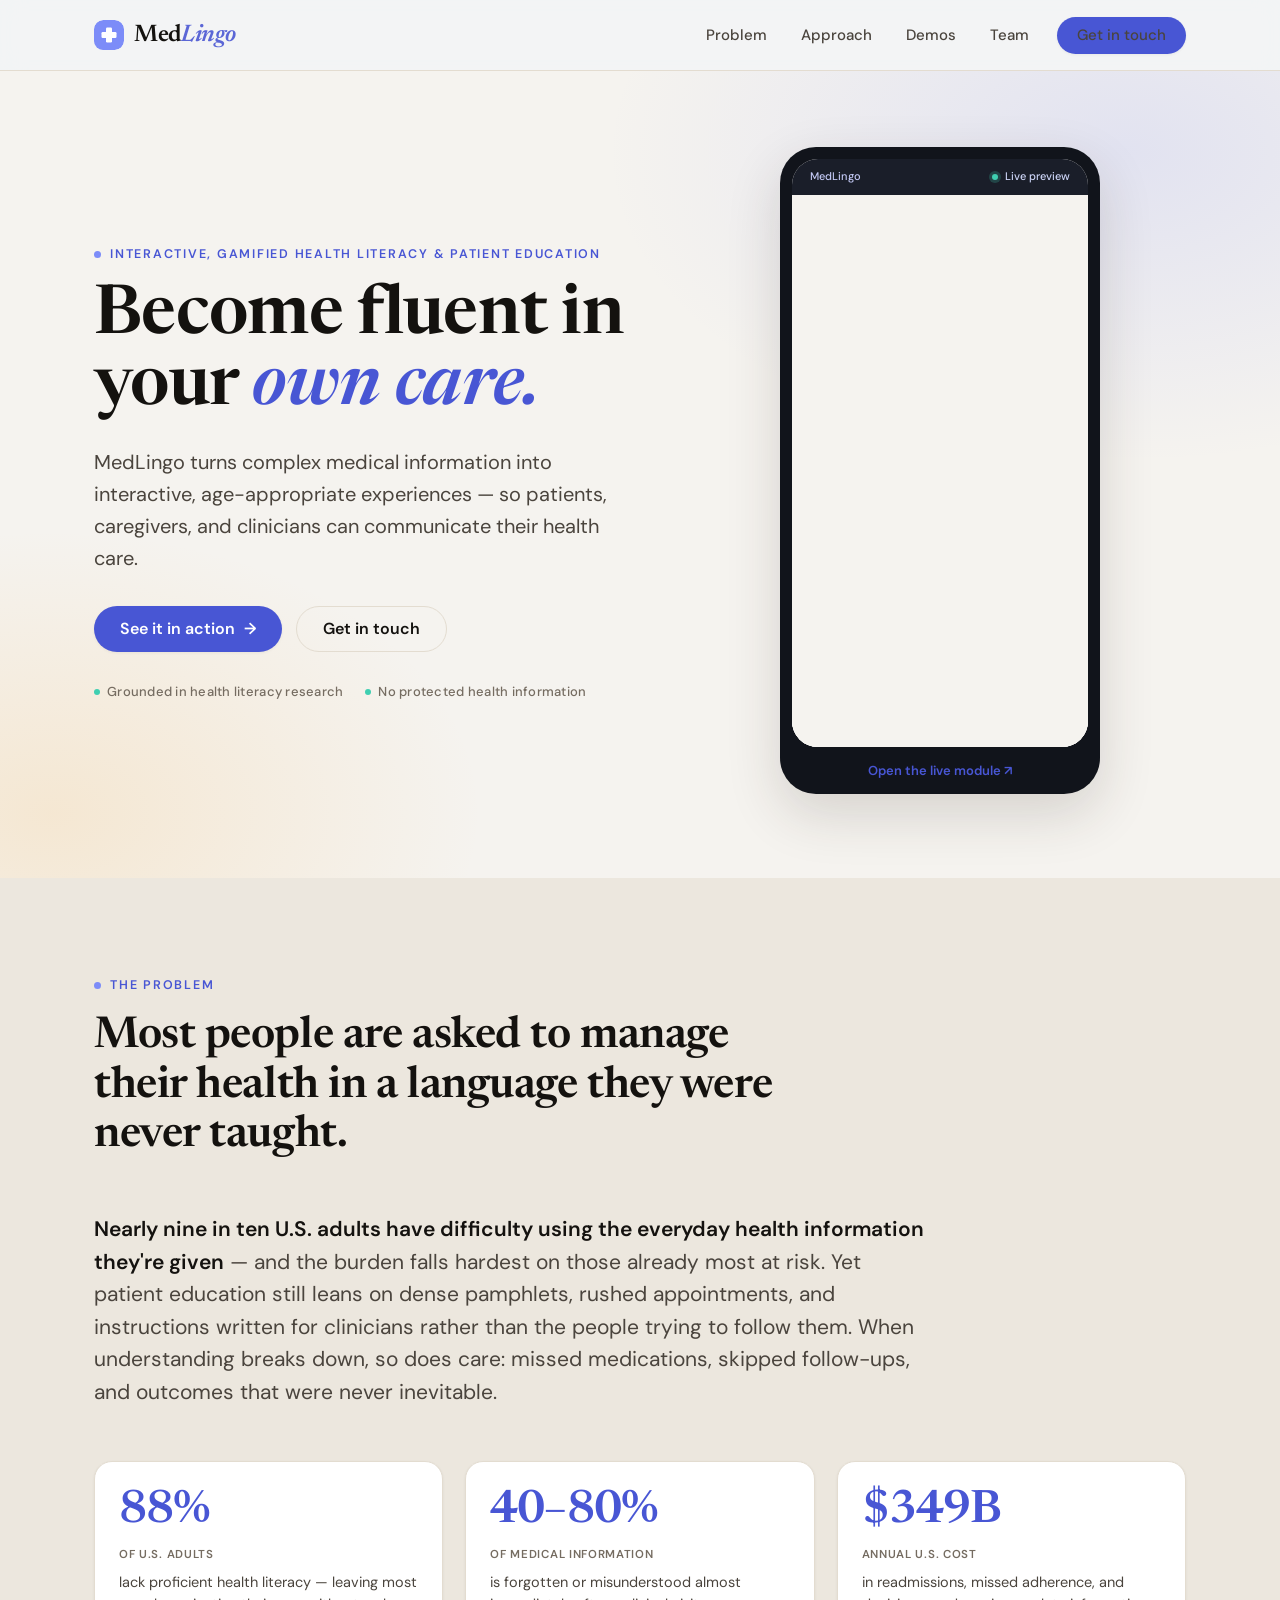
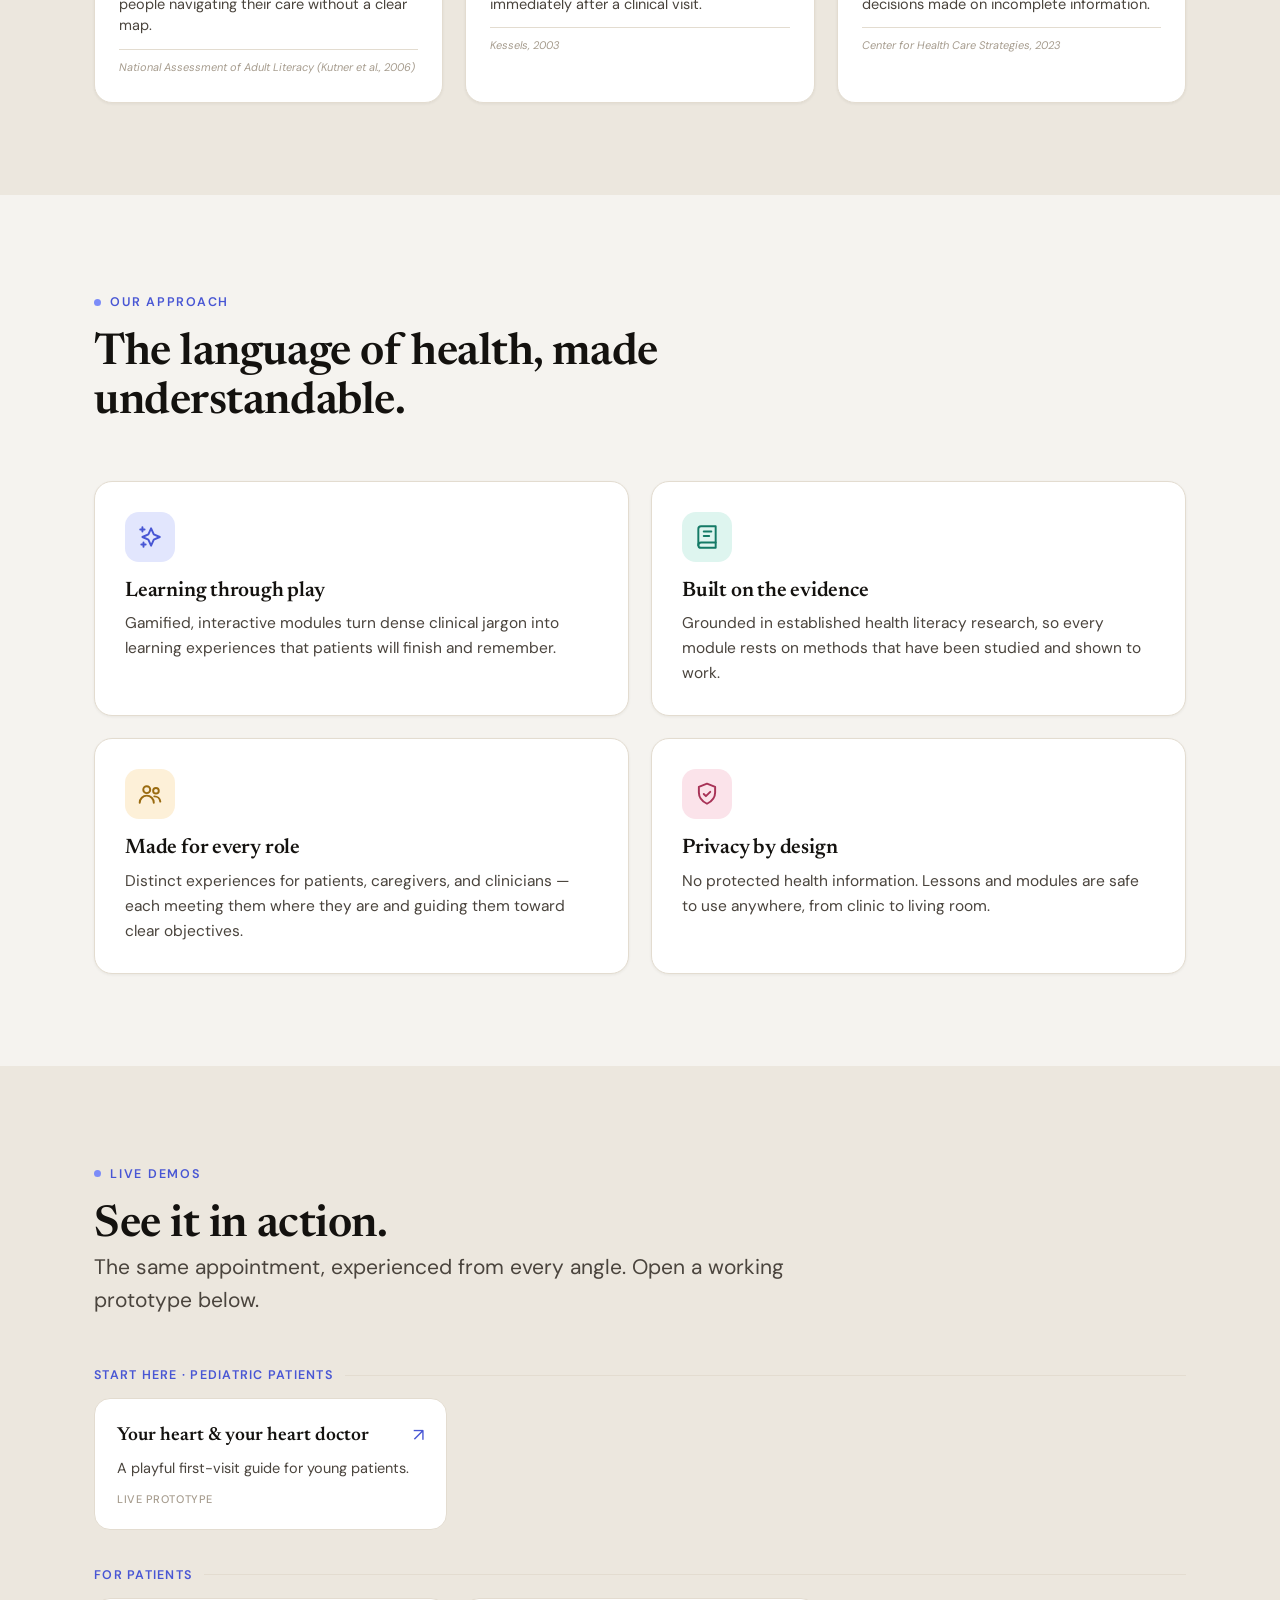
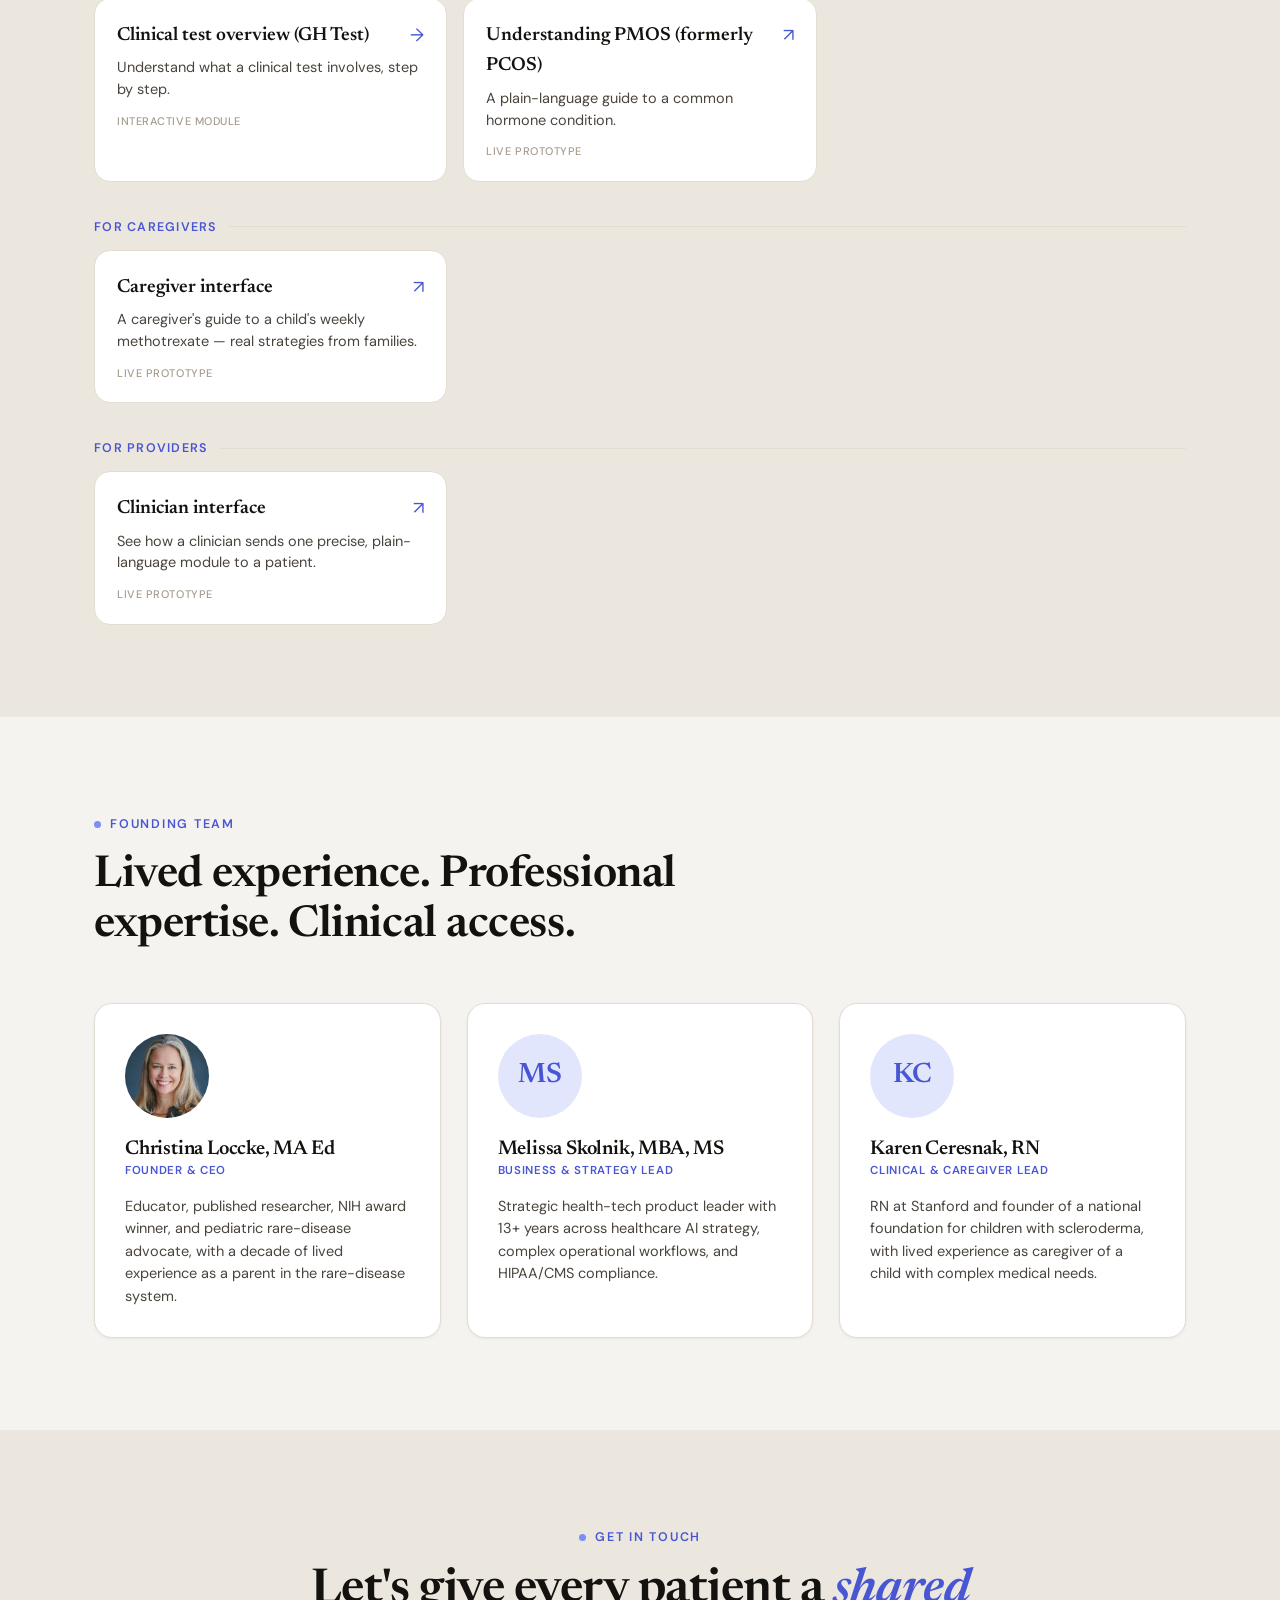
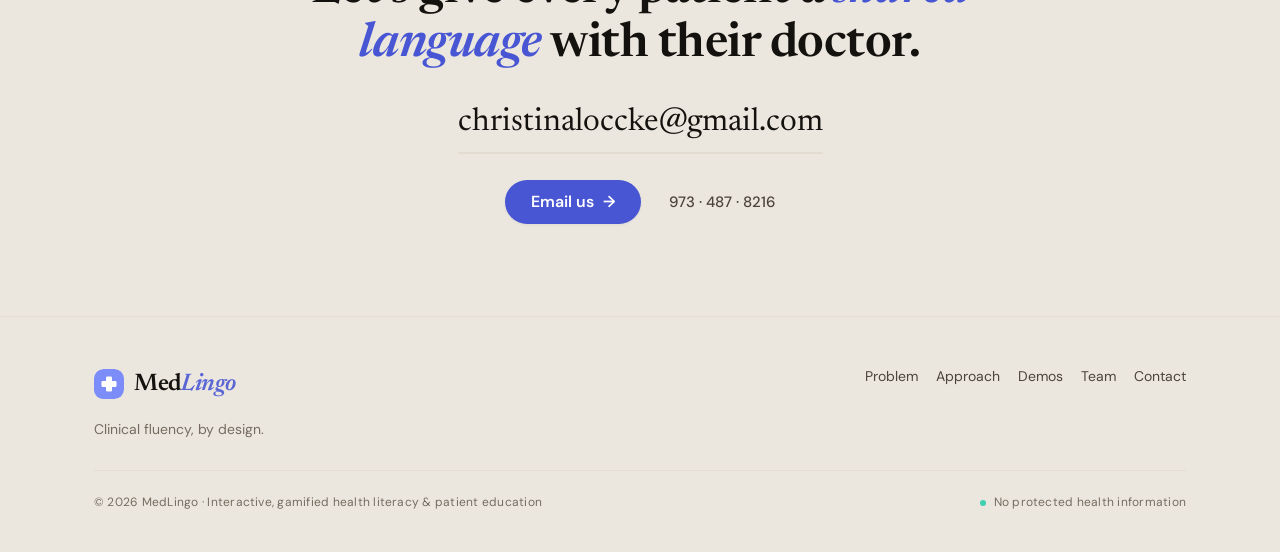
==== index.html @ 2bf971e1 "Problem: add real citations to each stat Fold per-stat sources (NAAL/Kutner 2006, Kessels 2003, CHCS" ====
<!DOCTYPE html>
<html lang="en">
<head>
<meta charset="UTF-8">
<meta name="viewport" content="width=device-width, initial-scale=1.0">
<title>MedLingo — Become fluent in your own care.</title>
<meta name="description" content="MedLingo is an interactive, gamified health literacy and patient education platform that turns complex medical information into interactive, age-appropriate experiences for patients, caregivers, and clinicians.">
<meta name="theme-color" content="#f7f4ee">

<!-- Open Graph -->
<meta property="og:type" content="website">
<meta property="og:title" content="MedLingo — Become fluent in your own care.">
<meta property="og:description" content="An interactive, gamified platform that makes the language of health understandable — for patients, caregivers, and clinicians.">
<meta property="og:image" content="assets/og-image.png">
<meta property="og:image:width" content="1200">
<meta property="og:image:height" content="630">
<meta name="twitter:card" content="summary_large_image">

<link rel="icon" href="assets/favicon.svg" type="image/svg+xml">
<link rel="apple-touch-icon" href="assets/apple-touch-icon.png">
<link rel="preconnect" href="https://fonts.googleapis.com">
<link rel="preconnect" href="https://fonts.gstatic.com" crossorigin>
<link href="https://fonts.googleapis.com/css2?family=Newsreader:ital,opsz,wght@0,6..72,500;0,6..72,600;1,6..72,500;1,6..72,600&family=DM+Sans:wght@400;500;600&display=swap" rel="stylesheet">
<link rel="stylesheet" href="styles.css">
</head>
<body>
<a class="skip-link" href="#main">Skip to content</a>

<!-- ===================== Header ===================== -->
<header class="site-header">
  <div class="wrap nav">
    <a class="brand" href="#top" aria-label="MedLingo home">
      <img class="brand__mark" src="assets/medlingo-mark.svg" alt="" width="30" height="30">
      <span class="brand__word">Med<span class="lingo">Lingo</span></span>
    </a>
    <button class="nav__toggle" id="navToggle" aria-label="Open menu" aria-expanded="false" aria-controls="navLinks">
      <span aria-hidden="true"></span>
    </button>
    <nav class="nav__links" id="navLinks" aria-label="Primary">
      <a href="#problem">Problem</a>
      <a href="#approach">Approach</a>
      <a href="#demos">Demos</a>
      <a href="#team">Team</a>
      <a class="btn btn--primary" href="#contact">Get in touch</a>
    </nav>
  </div>
</header>

<main id="main">
<span id="top"></span>

<!-- ===================== Hero ===================== -->
<section class="hero">
  <div class="wrap hero__grid">
    <div class="hero__copy">
      <p class="eyebrow">Interactive, gamified health literacy &amp; patient education</p>
      <h1>Become fluent in<br>your <em>own care.</em></h1>
      <p class="hero__sub">MedLingo turns complex medical information into interactive, age-appropriate experiences — so patients, caregivers, and clinicians can communicate their health care.</p>
      <div class="hero__cta">
        <a class="btn btn--primary" href="#demos">See it in action <span class="arrow" aria-hidden="true">→</span></a>
        <a class="btn btn--ghost" href="#contact">Get in touch</a>
      </div>
      <div class="hero__trust">
        <span>Grounded in health literacy research</span>
        <span>No protected health information</span>
      </div>
    </div>

    <!-- Device-framed live preview of the pediatric heart module.
         Lazy-loaded; falls back to a static image if framing is blocked. -->
    <div class="device device--live">
      <div class="device__screen">
        <div class="device__bar">
          <span class="device__bar-name">MedLingo</span>
          <span class="device__live"><i aria-hidden="true"></i>Live preview</span>
        </div>
        <div class="device__viewport">
          <img class="device__fallback" src="assets/hero-module-fallback.png"
               alt="Preview of MedLingo's interactive pediatric heart module"
               width="600" height="1120" loading="lazy" decoding="async">
          <iframe class="device__frame"
                  src="https://newcardiacpatient.netlify.app/"
                  title="Live preview of MedLingo's interactive pediatric heart patient module"
                  loading="lazy"
                  referrerpolicy="no-referrer-when-downgrade"
                  allow="fullscreen"></iframe>
        </div>
      </div>
      <a class="device__open" href="https://newcardiacpatient.netlify.app/" target="_blank" rel="noopener">Open the live module <span aria-hidden="true">↗</span></a>
    </div>
  </div>
</section>

<!-- ===================== The Problem ===================== -->
<section class="section section--tint problem" id="problem">
  <div class="wrap">
    <div class="section__head">
      <p class="eyebrow">The problem</p>
      <h2>Most people are asked to manage their health in a language they were never taught.</h2>
    </div>
    <p class="lead"><strong>Nearly nine in ten U.S. adults have difficulty using the everyday health information they're given</strong> — and the burden falls hardest on those already most at risk. Yet patient education still leans on dense pamphlets, rushed appointments, and instructions written for clinicians rather than the people trying to follow them. When understanding breaks down, so does care: missed medications, skipped follow-ups, and outcomes that were never inevitable.</p>

    <div class="stats">
      <div class="stat">
        <div class="stat__num">88%</div>
        <div class="stat__label">of U.S. adults</div>
        <p class="stat__desc">lack proficient health literacy — leaving most people navigating their care without a clear map.</p>
        <p class="stat__src">National Assessment of Adult Literacy (Kutner et al., 2006)</p>
      </div>
      <div class="stat">
        <div class="stat__num">40–80%</div>
        <div class="stat__label">of medical information</div>
        <p class="stat__desc">is forgotten or misunderstood almost immediately after a clinical visit.</p>
        <p class="stat__src">Kessels, 2003</p>
      </div>
      <div class="stat">
        <div class="stat__num">$349B</div>
        <div class="stat__label">annual U.S. cost</div>
        <p class="stat__desc">in readmissions, missed adherence, and decisions made on incomplete information.</p>
        <p class="stat__src">Center for Health Care Strategies, 2023</p>
      </div>
    </div>
  </div>
</section>

<!-- ===================== Our Approach ===================== -->
<section class="section approach" id="approach">
  <div class="wrap">
    <div class="section__head">
      <p class="eyebrow">Our approach</p>
      <h2>The language of health, made understandable.</h2>
    </div>
    <div class="approach-grid">
      <article class="appr-card">
        <div class="appr-card__icon i-lav" aria-hidden="true">
          <svg viewBox="0 0 24 24" fill="none" stroke="currentColor" stroke-width="1.8" stroke-linecap="round" stroke-linejoin="round"><path d="M5 3v4M3 5h4M6 17v4M4 19h4"/><path d="M13 4l2.5 5.5L21 12l-5.5 2.5L13 20l-2.5-5.5L5 12l5.5-2.5L13 4z"/></svg>
        </div>
        <h3>Learning through play</h3>
        <p>Gamified, interactive modules turn dense clinical jargon into learning experiences that patients will finish and remember.</p>
      </article>
      <article class="appr-card">
        <div class="appr-card__icon i-mint" aria-hidden="true">
          <svg viewBox="0 0 24 24" fill="none" stroke="currentColor" stroke-width="1.8" stroke-linecap="round" stroke-linejoin="round"><path d="M4 19.5A2.5 2.5 0 0 1 6.5 17H20"/><path d="M6.5 2H20v20H6.5A2.5 2.5 0 0 1 4 19.5v-15A2.5 2.5 0 0 1 6.5 2z"/><path d="M9 7h7M9 11h5"/></svg>
        </div>
        <h3>Built on the evidence</h3>
        <p>Grounded in established health literacy research, so every module rests on methods that have been studied and shown to work.</p>
      </article>
      <article class="appr-card">
        <div class="appr-card__icon i-amber" aria-hidden="true">
          <svg viewBox="0 0 24 24" fill="none" stroke="currentColor" stroke-width="1.8" stroke-linecap="round" stroke-linejoin="round"><circle cx="9" cy="8" r="3.2"/><path d="M2.5 20a6.5 6.5 0 0 1 13 0"/><circle cx="17.5" cy="9" r="2.6"/><path d="M16 14.2A5.5 5.5 0 0 1 21.5 19"/></svg>
        </div>
        <h3>Made for every role</h3>
        <p>Distinct experiences for patients, caregivers, and clinicians — each meeting them where they are and guiding them toward clear objectives.</p>
      </article>
      <article class="appr-card">
        <div class="appr-card__icon i-rose" aria-hidden="true">
          <svg viewBox="0 0 24 24" fill="none" stroke="currentColor" stroke-width="1.8" stroke-linecap="round" stroke-linejoin="round"><path d="M12 2.5l7.5 3v5c0 5-3.4 8.4-7.5 10.5C7.9 18.9 4.5 15.5 4.5 10.5v-5L12 2.5z"/><path d="M9 12l2 2 4-4"/></svg>
        </div>
        <h3>Privacy by design</h3>
        <p>No protected health information. Lessons and modules are safe to use anywhere, from clinic to living room.</p>
      </article>
    </div>
  </div>
</section>

<!-- ===================== Live Demos ===================== -->
<!--
  Demo section is grouped by user. To add a module later, copy a
  <a class="demo-card"> block inside the relevant .demo-grid (or add a new
  .demo-group). External links open in a new tab; internal subpages don't.
-->
<section class="section section--tint demos" id="demos">
  <div class="wrap">
    <div class="section__head">
      <p class="eyebrow">Live demos</p>
      <h2>See it in action.</h2>
      <p class="lead">The same appointment, experienced from every angle. Open a working prototype below.</p>
    </div>

    <!-- Group: Pediatric patients -->
    <div class="demo-group">
      <h3 class="demo-group__label">Start here · Pediatric patients</h3>
      <div class="demo-grid">
        <a class="demo-card" href="https://newcardiacpatient.netlify.app/" target="_blank" rel="noopener">
          <span class="demo-card__arrow" aria-hidden="true">↗</span>
          <span class="demo-card__title">Your heart &amp; your heart doctor</span>
          <span class="demo-card__desc">A playful first-visit guide for young patients.</span>
          <span class="demo-card__ext">Live prototype</span>
        </a>
      </div>
    </div>

    <!-- Group: Patients -->
    <div class="demo-group">
      <h3 class="demo-group__label">For patients</h3>
      <div class="demo-grid">
        <a class="demo-card" href="/gh-test/">
          <span class="demo-card__arrow" aria-hidden="true">→</span>
          <span class="demo-card__title">Clinical test overview (GH Test)</span>
          <span class="demo-card__desc">Understand what a clinical test involves, step by step.</span>
          <span class="demo-card__ext">Interactive module</span>
        </a>
        <a class="demo-card" href="https://medlingopmos.netlify.app/" target="_blank" rel="noopener">
          <span class="demo-card__arrow" aria-hidden="true">↗</span>
          <span class="demo-card__title">Understanding PMOS (formerly PCOS)</span>
          <span class="demo-card__desc">A plain-language guide to a common hormone condition.</span>
          <span class="demo-card__ext">Live prototype</span>
        </a>
      </div>
    </div>

    <!-- Group: Caregivers -->
    <div class="demo-group">
      <h3 class="demo-group__label">For caregivers</h3>
      <div class="demo-grid">
        <a class="demo-card" href="https://caregivermtxmodule.netlify.app/" target="_blank" rel="noopener">
          <span class="demo-card__arrow" aria-hidden="true">↗</span>
          <span class="demo-card__title">Caregiver interface</span>
          <span class="demo-card__desc">A caregiver's guide to a child's weekly methotrexate — real strategies from families.</span>
          <span class="demo-card__ext">Live prototype</span>
        </a>
      </div>
    </div>

    <!-- Group: Providers -->
    <div class="demo-group">
      <h3 class="demo-group__label">For providers</h3>
      <div class="demo-grid">
        <a class="demo-card" href="https://cardiologistinterface.netlify.app/" target="_blank" rel="noopener">
          <span class="demo-card__arrow" aria-hidden="true">↗</span>
          <span class="demo-card__title">Clinician interface</span>
          <span class="demo-card__desc">See how a clinician sends one precise, plain-language module to a patient.</span>
          <span class="demo-card__ext">Live prototype</span>
        </a>
      </div>
    </div>
  </div>
</section>

<!-- ===================== Team ===================== -->
<section class="section team" id="team">
  <div class="wrap">
    <div class="section__head">
      <p class="eyebrow">Founding team</p>
      <h2>Lived experience. Professional expertise. Clinical access.</h2>
    </div>
    <div class="team-grid">
      <article class="member">
        <div class="avatar" data-initials="CL">
          <img src="assets/christina.jpg" alt="Christina Loccke" onerror="this.remove()">
        </div>
        <h3>Christina Loccke, MA Ed</h3>
        <p class="member__role">Founder &amp; CEO</p>
        <p class="member__bio">Educator, published researcher, NIH award winner, and pediatric rare-disease advocate, with a decade of lived experience as a parent in the rare-disease system.</p>
      </article>
      <article class="member">
        <div class="avatar" data-initials="MS"></div>
        <h3>Melissa Skolnik, MBA, MS</h3>
        <p class="member__role">Business &amp; Strategy Lead</p>
        <p class="member__bio">Strategic health-tech product leader with 13+ years across healthcare AI strategy, complex operational workflows, and HIPAA/CMS compliance.</p>
      </article>
      <article class="member">
        <div class="avatar" data-initials="KC"></div>
        <h3>Karen Ceresnak, RN</h3>
        <p class="member__role">Clinical &amp; Caregiver Lead</p>
        <p class="member__bio">RN at Stanford and founder of a national foundation for children with scleroderma, with lived experience as caregiver of a child with complex medical needs.</p>
      </article>
    </div>
  </div>
</section>

<!-- ===================== Contact ===================== -->
<section class="section section--tint contact" id="contact">
  <div class="wrap contact__inner">
    <p class="eyebrow" style="justify-content:center;">Get in touch</p>
    <h2>Let's give every patient a <em>shared language</em> with their doctor.</h2>
    <a class="contact__email" href="mailto:christinaloccke@gmail.com">christinaloccke@gmail.com</a>
    <div class="contact__row">
      <a class="btn btn--primary" href="mailto:christinaloccke@gmail.com">Email us <span class="arrow" aria-hidden="true">→</span></a>
      <a class="contact__phone" href="tel:+19734878216">973 · 487 · 8216</a>
    </div>
  </div>
</section>

</main>

<!-- ===================== Footer ===================== -->
<footer class="site-footer">
  <div class="wrap">
    <div class="footer__top">
      <div>
        <a class="brand" href="#top" aria-label="MedLingo home">
          <img class="brand__mark" src="assets/medlingo-mark.svg" alt="" width="30" height="30">
          <span class="brand__word">Med<span class="lingo">Lingo</span></span>
        </a>
        <p class="footer__tag">Clinical fluency, by design.</p>
      </div>
      <nav class="footer__links" aria-label="Footer">
        <a href="#problem">Problem</a>
        <a href="#approach">Approach</a>
        <a href="#demos">Demos</a>
        <a href="#team">Team</a>
        <a href="#contact">Contact</a>
      </nav>
    </div>
    <div class="footer__bottom">
      <p>© <span id="year">2026</span> MedLingo · Interactive, gamified health literacy &amp; patient education</p>
      <p class="footer__phi">No protected health information</p>
    </div>
  </div>
</footer>

<script src="script.js"></script>
</body>
</html>
---- styles.css ----
/* =========================================================================
   MedLingo — marketing site styles
   Official brand: lavender (primary) + mint + amber on cool paper, with
   Newsreader (headings) + DM Sans (everything else). Soft, rounded, generous
   whitespace — "clinical warmth," kept warm with amber & pastel accents.
   ========================================================================= */

:root {
  /* Brand */
  --lav:        #7C8CF8;  /* primary brand lavender — logo mark & decorative fills */
  --lav-word:   #5B66D6;  /* brand "Lingo" on light backgrounds (per official lockup) */
  --lav-deep:   #4856D4;  /* accessible variant — interactive text, buttons */
  --lav-tint:   #eef0fe;
  --lav-soft:   #e2e6fd;
  --mint:       #3FCFB1;  --mint-deep: #147a66;  --mint-tint: #def5ef;
  --amber:      #F4B860;  --amber-deep:#9a6b10;  --amber-tint:#fdf0d8;
  --rose:       #e26d8a;  --rose-deep: #a83357;  --rose-tint: #fbe3ea;

  /* Ink + soft warm neutrals (warmed from brand paper for "clinical warmth") */
  --ink:        #14120F;
  --ink-mid:    #4A443D;
  --ink-light:  #756C61;
  --ink-faint:  #A69C8E;

  --paper:      #F5F3EF;  /* warm off-white */
  --paper-2:    #ECE7DE;  /* warm sand — section tint */
  --line:       #E3DCD0;  /* warm borders */
  --card:       #ffffff;

  /* Type */
  --serif: 'Newsreader', Georgia, 'Times New Roman', serif;
  --sans:  'DM Sans', system-ui, -apple-system, BlinkMacSystemFont, sans-serif;
  --label: 'DM Sans', system-ui, sans-serif;

  /* Shadows (warm-tinted) */
  --shadow-sm: 0 1px 3px rgba(40,32,22,.06);
  --shadow-md: 0 8px 26px rgba(50,40,28,.10);
  --shadow-lg: 0 20px 54px rgba(50,40,28,.16);

  --maxw: 1140px;
  --radius: 18px;
}

* { box-sizing: border-box; margin: 0; padding: 0; }

html { scroll-behavior: smooth; -webkit-text-size-adjust: 100%; }

body {
  font-family: var(--sans);
  color: var(--ink);
  background: var(--paper);
  line-height: 1.6;
  font-size: 17px;
  -webkit-font-smoothing: antialiased;
  text-rendering: optimizeLegibility;
}

img { max-width: 100%; display: block; }
a { color: var(--lav-deep); text-decoration: none; }
button { font-family: inherit; cursor: pointer; border: none; background: none; color: inherit; }

/* Accessibility: visible focus + reduced motion */
:focus-visible { outline: 3px solid var(--lav-deep); outline-offset: 3px; border-radius: 4px; }
@media (prefers-reduced-motion: reduce) {
  html { scroll-behavior: auto; }
  * { animation-duration: .001ms !important; transition-duration: .001ms !important; }
}

.skip-link {
  position: absolute; left: -9999px; top: 0; z-index: 1000;
  background: var(--ink); color: #fff; padding: 12px 18px; border-radius: 0 0 10px 0;
}
.skip-link:focus { left: 0; }

/* ---------- Layout helpers ---------- */
.wrap { width: 100%; max-width: var(--maxw); margin: 0 auto; padding: 0 24px; }
.section { padding: 92px 0; }
.section--tint { background: var(--paper-2); }
.eyebrow {
  font-family: var(--label);
  font-size: 12.5px; font-weight: 600;
  letter-spacing: .14em; text-transform: uppercase;
  color: var(--lav-deep);
  display: inline-flex; align-items: center; gap: 9px;
  margin-bottom: 18px;
}
.eyebrow::before {
  content: ""; width: 7px; height: 7px; border-radius: 50%;
  background: var(--lav); display: inline-block;
}
.section__head { max-width: 720px; margin-bottom: 52px; }
h1, h2, h3 { font-family: var(--serif); font-weight: 600; line-height: 1.12; letter-spacing: -.01em; }
h2 { font-size: clamp(30px, 4.2vw, 44px); color: var(--ink); }
h3 { font-size: 21px; }
.lead { font-size: clamp(18px, 2.2vw, 21px); color: var(--ink-mid); line-height: 1.55; }

/* ---------- Buttons ---------- */
.btn {
  display: inline-flex; align-items: center; gap: 9px;
  padding: 14px 26px; border-radius: 999px;
  font-size: 16px; font-weight: 600; line-height: 1;
  transition: transform .15s ease, box-shadow .15s ease, background .15s ease, color .15s ease;
  white-space: nowrap;
}
.btn--primary { background: var(--lav-deep); color: #fff; box-shadow: var(--shadow-sm); }
.btn--primary:hover { background: #3a46bc; transform: translateY(-1px); box-shadow: var(--shadow-md); }
.btn--ghost { background: transparent; color: var(--ink); border: 1.5px solid var(--line); }
.btn--ghost:hover { border-color: var(--ink); transform: translateY(-1px); }
.btn .arrow { transition: transform .15s ease; }
.btn:hover .arrow { transform: translateX(3px); }

/* ===================== Header / Nav ===================== */
.site-header {
  position: sticky; top: 0; z-index: 100;
  background: rgba(242,244,247,.82);
  backdrop-filter: saturate(140%) blur(12px);
  border-bottom: 1px solid var(--line);
}
.nav { display: flex; align-items: center; justify-content: space-between; height: 70px; }
.brand { display: inline-flex; align-items: center; gap: 10px; color: var(--ink); }
.brand__mark { width: 30px; height: 30px; border-radius: 9px; display: block; }
.brand__word { font-family: var(--serif); font-size: 24px; font-weight: 600; letter-spacing: -.015em; }
.brand__word .lingo { color: var(--lav-word); font-style: italic; }
.nav__links { display: flex; align-items: center; gap: 6px; }
.nav__links a { color: var(--ink-mid); font-size: 15px; font-weight: 500; padding: 9px 14px; border-radius: 999px; transition: color .15s, background .15s; }
.nav__links a:hover { color: var(--ink); background: var(--paper-2); }
.nav__links .btn { margin-left: 8px; padding: 11px 20px; font-size: 15px; }
.nav__toggle { display: none; width: 44px; height: 44px; border-radius: 12px; align-items: center; justify-content: center; }
.nav__toggle span, .nav__toggle span::before, .nav__toggle span::after {
  content: ""; display: block; width: 22px; height: 2px; background: var(--ink); border-radius: 2px; transition: transform .2s, opacity .2s;
}
.nav__toggle span::before { transform: translateY(-7px); }
.nav__toggle span::after { transform: translateY(5px); }
.nav__toggle[aria-expanded="true"] span { background: transparent; }
.nav__toggle[aria-expanded="true"] span::before { transform: rotate(45deg); }
.nav__toggle[aria-expanded="true"] span::after { transform: rotate(-45deg) translateY(-1px) translateX(1px); }

/* ===================== Hero ===================== */
.hero { padding: 76px 0 84px; position: relative; overflow: hidden; }
.hero::after {
  content: ""; position: absolute; inset: 0; pointer-events: none; z-index: 0;
  background:
    radial-gradient(58% 55% at 88% 10%, rgba(124,140,248,.16), transparent 70%),
    radial-gradient(48% 50% at 4% 92%, rgba(244,184,96,.20), transparent 70%);
}
.hero__grid { position: relative; z-index: 1; display: grid; grid-template-columns: 1.05fr .95fr; gap: 56px; align-items: center; }
.hero h1 { font-size: clamp(40px, 6.4vw, 68px); line-height: 1.04; margin-bottom: 22px; }
.hero h1 em { font-style: italic; color: var(--lav-deep); }
.hero__sub { font-size: clamp(17px, 2vw, 20px); color: var(--ink-mid); max-width: 30em; margin-bottom: 32px; }
.hero__cta { display: flex; flex-wrap: wrap; gap: 14px; }
.hero__trust { margin-top: 30px; display: flex; flex-wrap: wrap; gap: 10px 22px; font-family: var(--label); font-size: 13px; font-weight: 500; letter-spacing: .02em; color: var(--ink-light); }
.hero__trust span { display: inline-flex; align-items: center; gap: 7px; }
.hero__trust span::before { content: ""; width: 6px; height: 6px; border-radius: 50%; background: var(--mint); }

/* Hero device — phone frame holding a live module preview */
.device {
  justify-self: center;
  width: 100%; max-width: 320px;
  background: #11141b;
  border-radius: 36px; padding: 12px;
  box-shadow: var(--shadow-lg);
}
.device__screen { background: var(--paper); border-radius: 26px; overflow: hidden; }
.device__bar { background: #1a1e29; color: #c3c9f5; font-family: var(--label); font-size: 11px; font-weight: 500; padding: 9px 18px; display: flex; justify-content: space-between; align-items: center; }
.device__live { display: inline-flex; align-items: center; gap: 7px; color: #cdd5f7; }
.device__live i { width: 6px; height: 6px; border-radius: 50%; background: var(--mint); box-shadow: 0 0 0 3px rgba(63,207,177,.22); }

/* Live preview viewport */
.device__viewport { position: relative; aspect-ratio: 300 / 560; background: var(--paper); }
.device__fallback { position: absolute; inset: 0; width: 100%; height: 100%; object-fit: cover; object-position: top center; }
.device__frame { position: absolute; inset: 0; width: 100%; height: 100%; border: 0; background: var(--paper); opacity: 0; transition: opacity .45s ease; }
.device--live.frame-loaded .device__frame { opacity: 1; }
.device--live.frame-failed .device__frame { display: none; }   /* reveal the static fallback */
.device__open { display: block; text-align: center; margin-top: 14px; font-family: var(--label); font-size: 13px; font-weight: 600; color: var(--lav-deep); }
.device__open:hover { color: var(--ink); }
@media (prefers-reduced-motion: reduce) { .device__frame { transition: none; } }

/* ===================== Problem ===================== */
.problem .lead { max-width: 40em; }
.problem .lead strong { color: var(--ink); font-weight: 600; }
.stats { display: grid; grid-template-columns: repeat(3, 1fr); gap: 22px; margin-top: 52px; }
.stat { background: var(--card); border: 1px solid var(--line); border-radius: var(--radius); padding: 26px 24px; box-shadow: var(--shadow-sm); }
.stat__num { font-family: var(--serif); font-size: clamp(34px, 5vw, 46px); font-weight: 600; color: var(--lav-deep); line-height: 1; letter-spacing: -.02em; }
.stat__label { font-family: var(--label); font-size: 11.5px; font-weight: 600; letter-spacing: .06em; text-transform: uppercase; color: var(--ink-light); margin: 12px 0 8px; }
.stat__desc { font-size: 14.5px; color: var(--ink-mid); line-height: 1.5; }
.stat__src { margin-top: 12px; padding-top: 10px; border-top: 1px solid var(--line); font-family: var(--label); font-size: 11px; font-style: italic; line-height: 1.4; color: var(--ink-faint); }

/* ===================== Approach ===================== */
.approach-grid { display: grid; grid-template-columns: repeat(2, 1fr); gap: 22px; }
.appr-card { background: var(--card); border: 1px solid var(--line); border-radius: var(--radius); padding: 30px; box-shadow: var(--shadow-sm); transition: transform .18s ease, box-shadow .18s ease; }
.appr-card:hover { transform: translateY(-3px); box-shadow: var(--shadow-md); }
.appr-card__icon { width: 50px; height: 50px; border-radius: 14px; display: flex; align-items: center; justify-content: center; margin-bottom: 18px; }
.appr-card__icon svg { width: 26px; height: 26px; }
.appr-card h3 { margin-bottom: 8px; }
.appr-card p { color: var(--ink-mid); font-size: 15.5px; }
.i-lav   { background: var(--lav-soft);  color: var(--lav-deep); }
.i-mint  { background: var(--mint-tint); color: var(--mint-deep); }
.i-amber { background: var(--amber-tint);color: var(--amber-deep); }
.i-rose  { background: var(--rose-tint); color: var(--rose-deep); }

/* ===================== Demos ===================== */
.demo-group { margin-bottom: 38px; }
.demo-group:last-child { margin-bottom: 0; }
.demo-group__label { font-family: var(--label); font-size: 12.5px; font-weight: 600; letter-spacing: .1em; text-transform: uppercase; color: var(--lav-deep); display: flex; align-items: center; gap: 12px; margin-bottom: 16px; }
.demo-group__label::after { content: ""; flex: 1; height: 1px; background: var(--line); }
.demo-grid { display: grid; grid-template-columns: repeat(auto-fill, minmax(280px, 1fr)); gap: 16px; }
.demo-card {
  display: flex; flex-direction: column; gap: 6px;
  background: var(--card); border: 1px solid var(--line); border-radius: 16px;
  padding: 22px 22px 20px; color: var(--ink);
  position: relative; transition: transform .16s ease, box-shadow .16s ease, border-color .16s ease;
}
.demo-card:hover { transform: translateY(-3px); box-shadow: var(--shadow-md); border-color: var(--lav); }
.demo-card__title { font-family: var(--serif); font-size: 19px; font-weight: 600; padding-right: 26px; }
.demo-card__desc { font-size: 14.5px; color: var(--ink-mid); line-height: 1.5; }
.demo-card__arrow { position: absolute; top: 22px; right: 22px; color: var(--lav-deep); font-size: 18px; transition: transform .16s ease; }
.demo-card:hover .demo-card__arrow { transform: translate(2px, -2px); }
.demo-card__ext { margin-top: 6px; font-family: var(--label); font-size: 11px; font-weight: 500; letter-spacing: .05em; text-transform: uppercase; color: var(--ink-faint); }

/* ===================== Team ===================== */
.team-grid { display: grid; grid-template-columns: repeat(3, 1fr); gap: 26px; }
.member { background: var(--card); border: 1px solid var(--line); border-radius: var(--radius); padding: 30px; box-shadow: var(--shadow-sm); }
.avatar {
  position: relative; width: 84px; height: 84px; border-radius: 50%;
  background: var(--lav-soft); color: var(--lav-deep);
  display: flex; align-items: center; justify-content: center; overflow: hidden;
  font-family: var(--serif); font-size: 28px; font-weight: 600; margin-bottom: 20px;
}
.avatar::after { content: attr(data-initials); }
.avatar img { position: absolute; inset: 0; width: 100%; height: 100%; object-fit: cover; }
.member h3 { font-size: 20px; margin-bottom: 2px; }
.member__role { font-family: var(--label); font-size: 11.5px; font-weight: 600; letter-spacing: .06em; text-transform: uppercase; color: var(--lav-deep); margin-bottom: 14px; }
.member__bio { font-size: 14.5px; color: var(--ink-mid); line-height: 1.55; }

/* ===================== Contact ===================== */
.contact { text-align: center; }
.contact__inner { max-width: 760px; margin: 0 auto; }
.contact h2 { font-size: clamp(30px, 4.6vw, 48px); margin-bottom: 24px; }
.contact h2 em { font-style: italic; color: var(--lav-deep); }
.contact__email { display: inline-block; font-family: var(--serif); font-size: clamp(22px, 3.4vw, 32px); color: var(--ink); margin-bottom: 26px; border-bottom: 2px solid var(--line); padding-bottom: 4px; transition: border-color .15s, color .15s; }
.contact__email:hover { color: var(--lav-deep); border-color: var(--lav); }
.contact__row { display: flex; flex-wrap: wrap; gap: 14px 28px; justify-content: center; align-items: center; }
.contact__phone { font-family: var(--label); font-size: 15px; font-weight: 500; color: var(--ink-mid); }

/* ===================== Footer ===================== */
.site-footer { background: var(--paper-2); border-top: 1px solid var(--line); padding: 48px 0 40px; }
.footer__top { display: flex; flex-wrap: wrap; gap: 24px; justify-content: space-between; align-items: flex-start; }
.footer__links { display: flex; flex-wrap: wrap; gap: 4px 18px; }
.footer__links a { color: var(--ink-mid); font-size: 14px; }
.footer__links a:hover { color: var(--ink); }
.footer__tag { font-size: 14px; color: var(--ink-light); max-width: 30em; margin-top: 10px; }
.footer__bottom { margin-top: 30px; padding-top: 22px; border-top: 1px solid var(--line); display: flex; flex-wrap: wrap; gap: 8px 18px; justify-content: space-between; align-items: center; }
.footer__bottom p { font-family: var(--label); font-size: 12px; letter-spacing: .02em; color: var(--ink-light); }
.footer__phi { display: inline-flex; align-items: center; gap: 8px; }
.footer__phi::before { content: ""; width: 6px; height: 6px; border-radius: 50%; background: var(--mint); }

/* ===================== Responsive ===================== */
@media (max-width: 900px) {
  .hero__grid { grid-template-columns: 1fr; gap: 44px; }
  .device { transform: rotate(0); order: -1; max-width: 290px; }
  .stats { grid-template-columns: 1fr; }
  .approach-grid { grid-template-columns: 1fr; }
  .team-grid { grid-template-columns: 1fr; gap: 20px; }
}
@media (max-width: 760px) {
  .section { padding: 68px 0; }
  .nav__toggle { display: inline-flex; }
  .nav__links {
    position: absolute; top: 70px; left: 0; right: 0;
    flex-direction: column; align-items: stretch; gap: 2px;
    background: var(--paper); border-bottom: 1px solid var(--line);
    padding: 14px 20px 22px; box-shadow: var(--shadow-md);
    display: none;
  }
  .nav__links[data-open="true"] { display: flex; }
  .nav__links a { padding: 13px 12px; font-size: 16px; }
  .nav__links .btn { margin: 8px 0 0; justify-content: center; }
  .hero { padding: 48px 0 60px; }
}
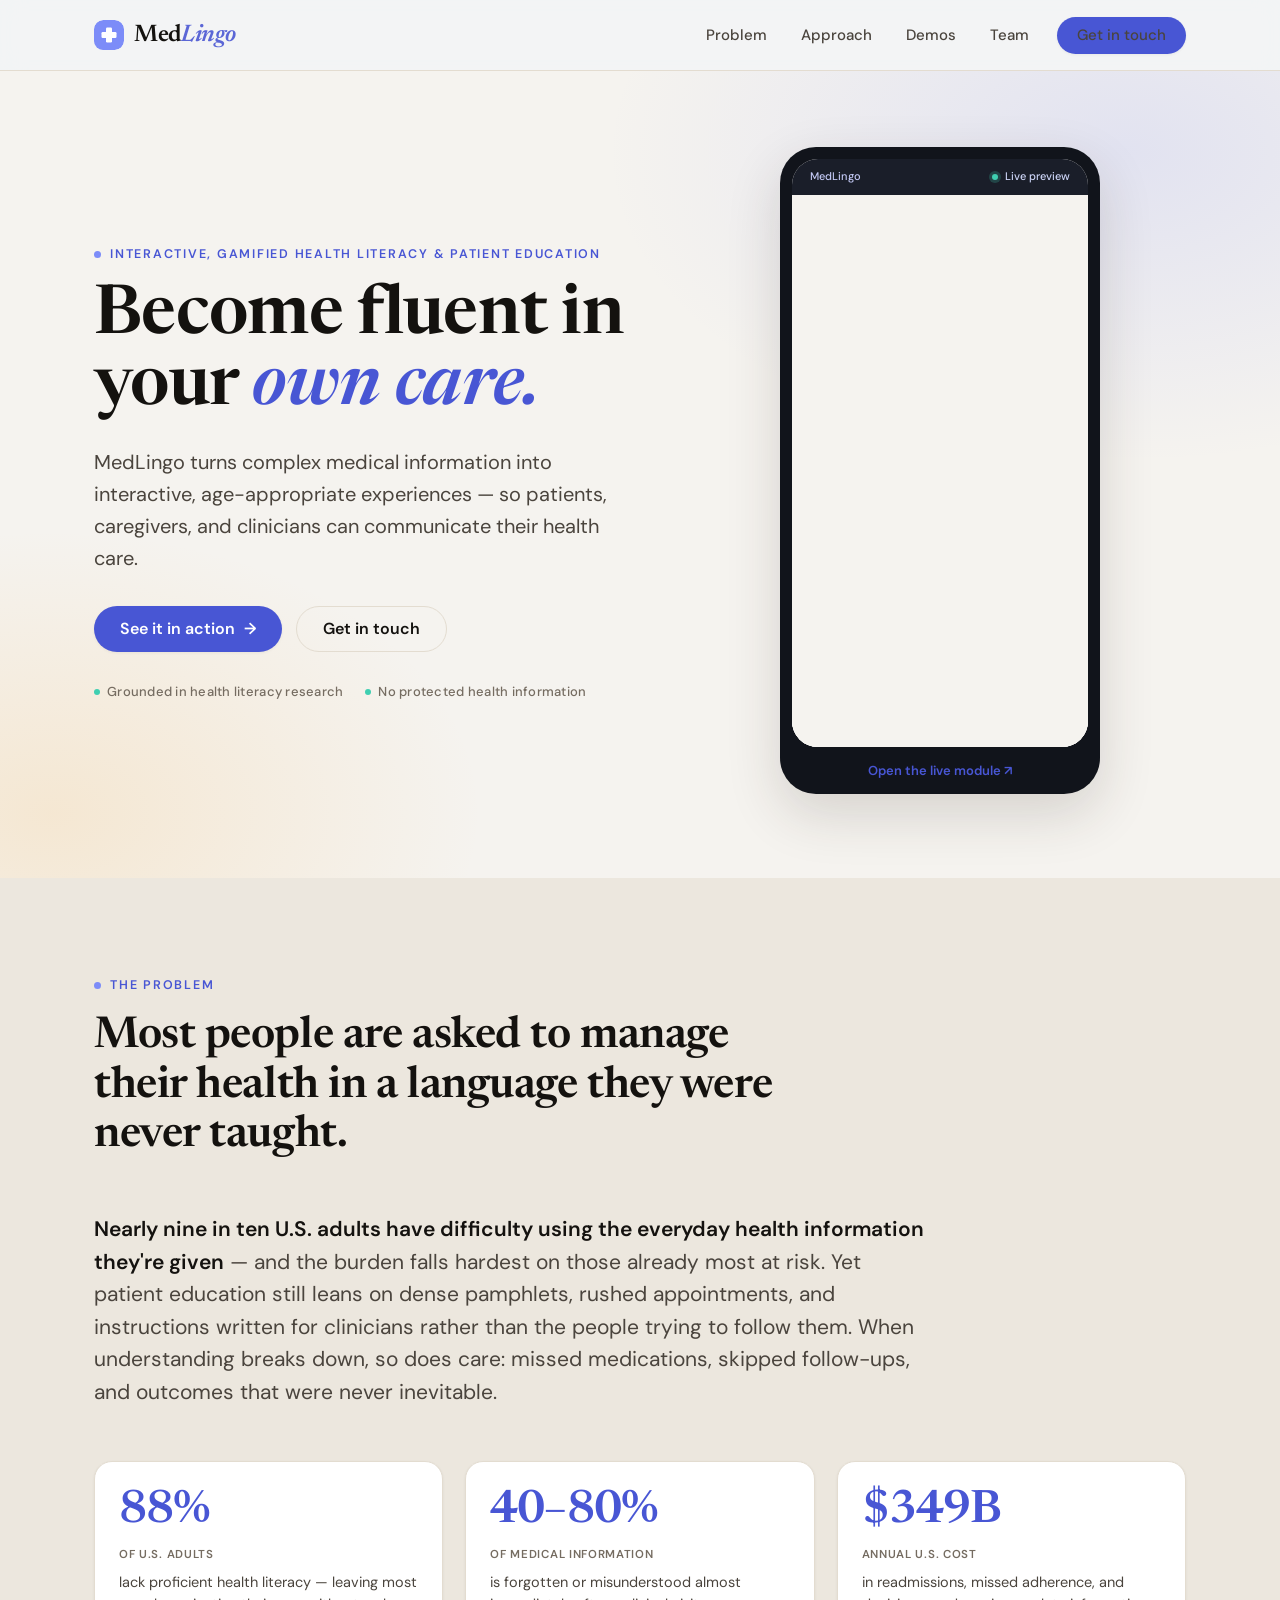
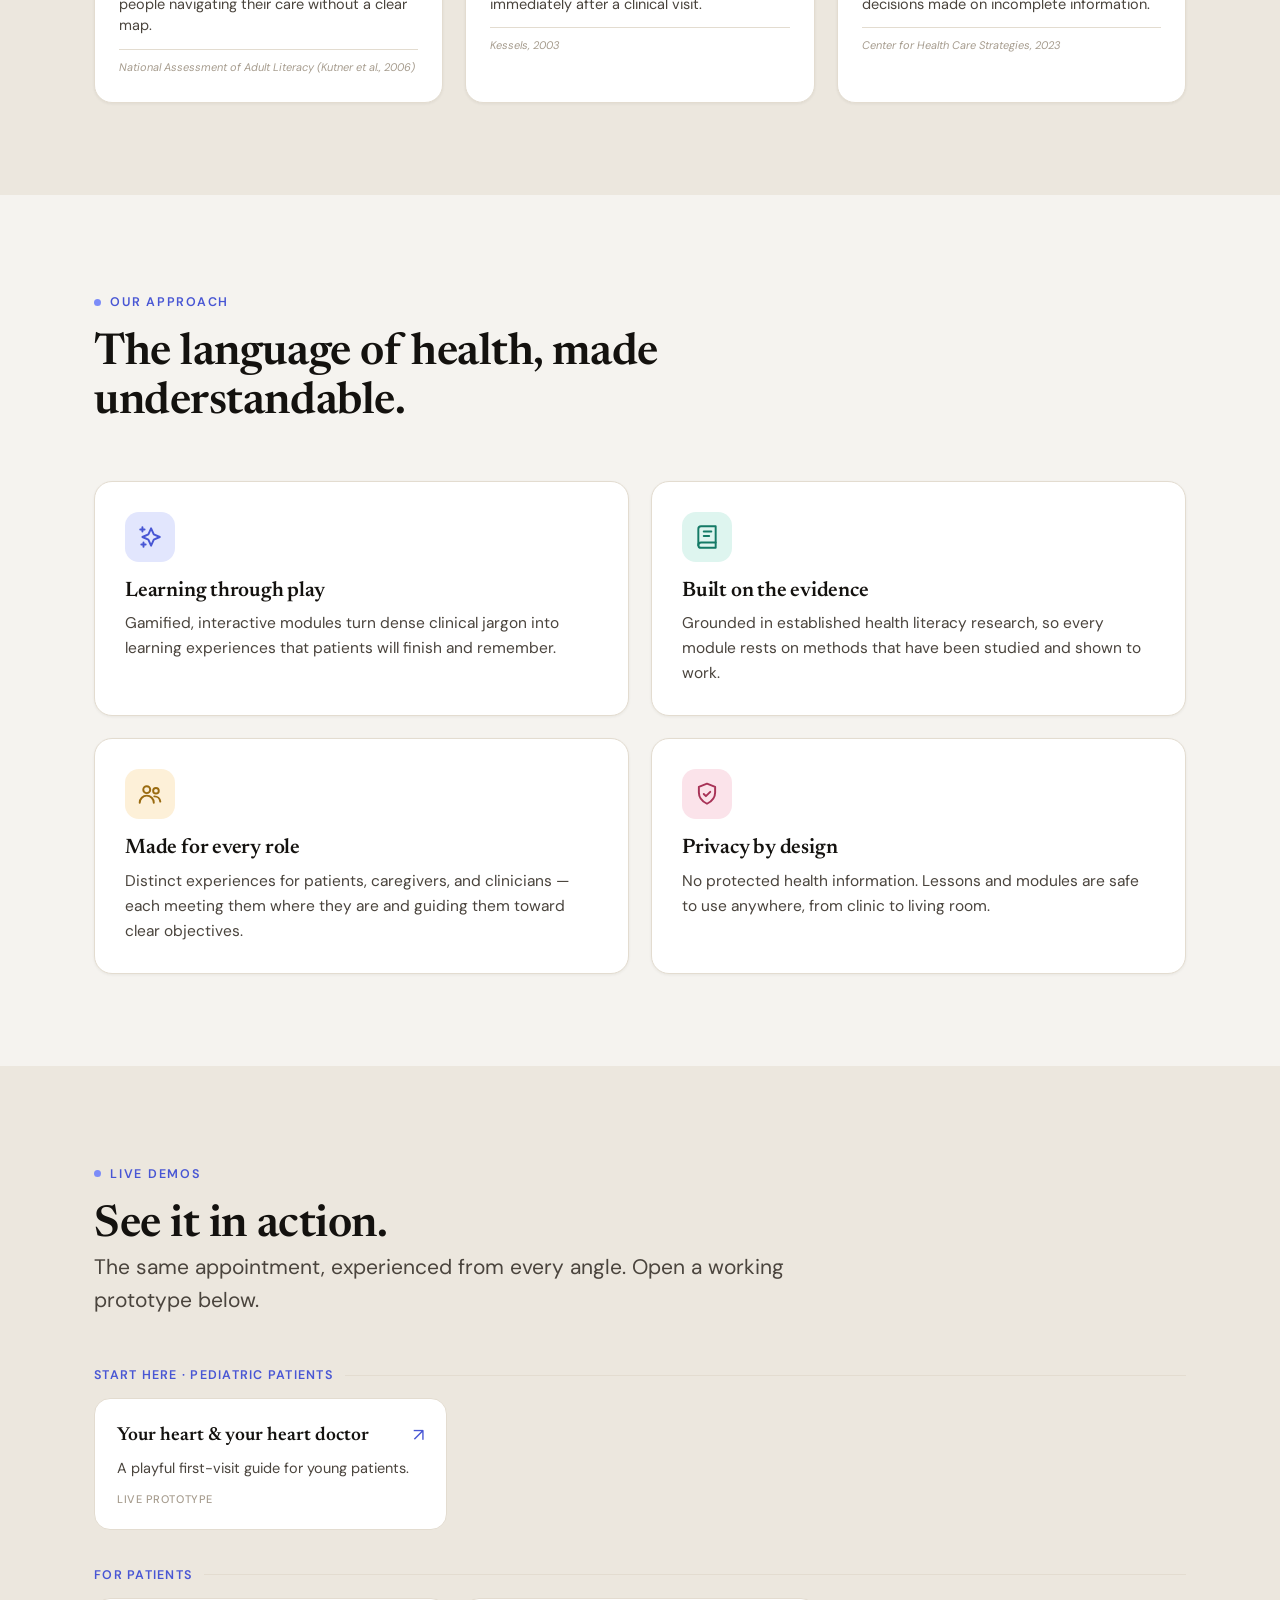
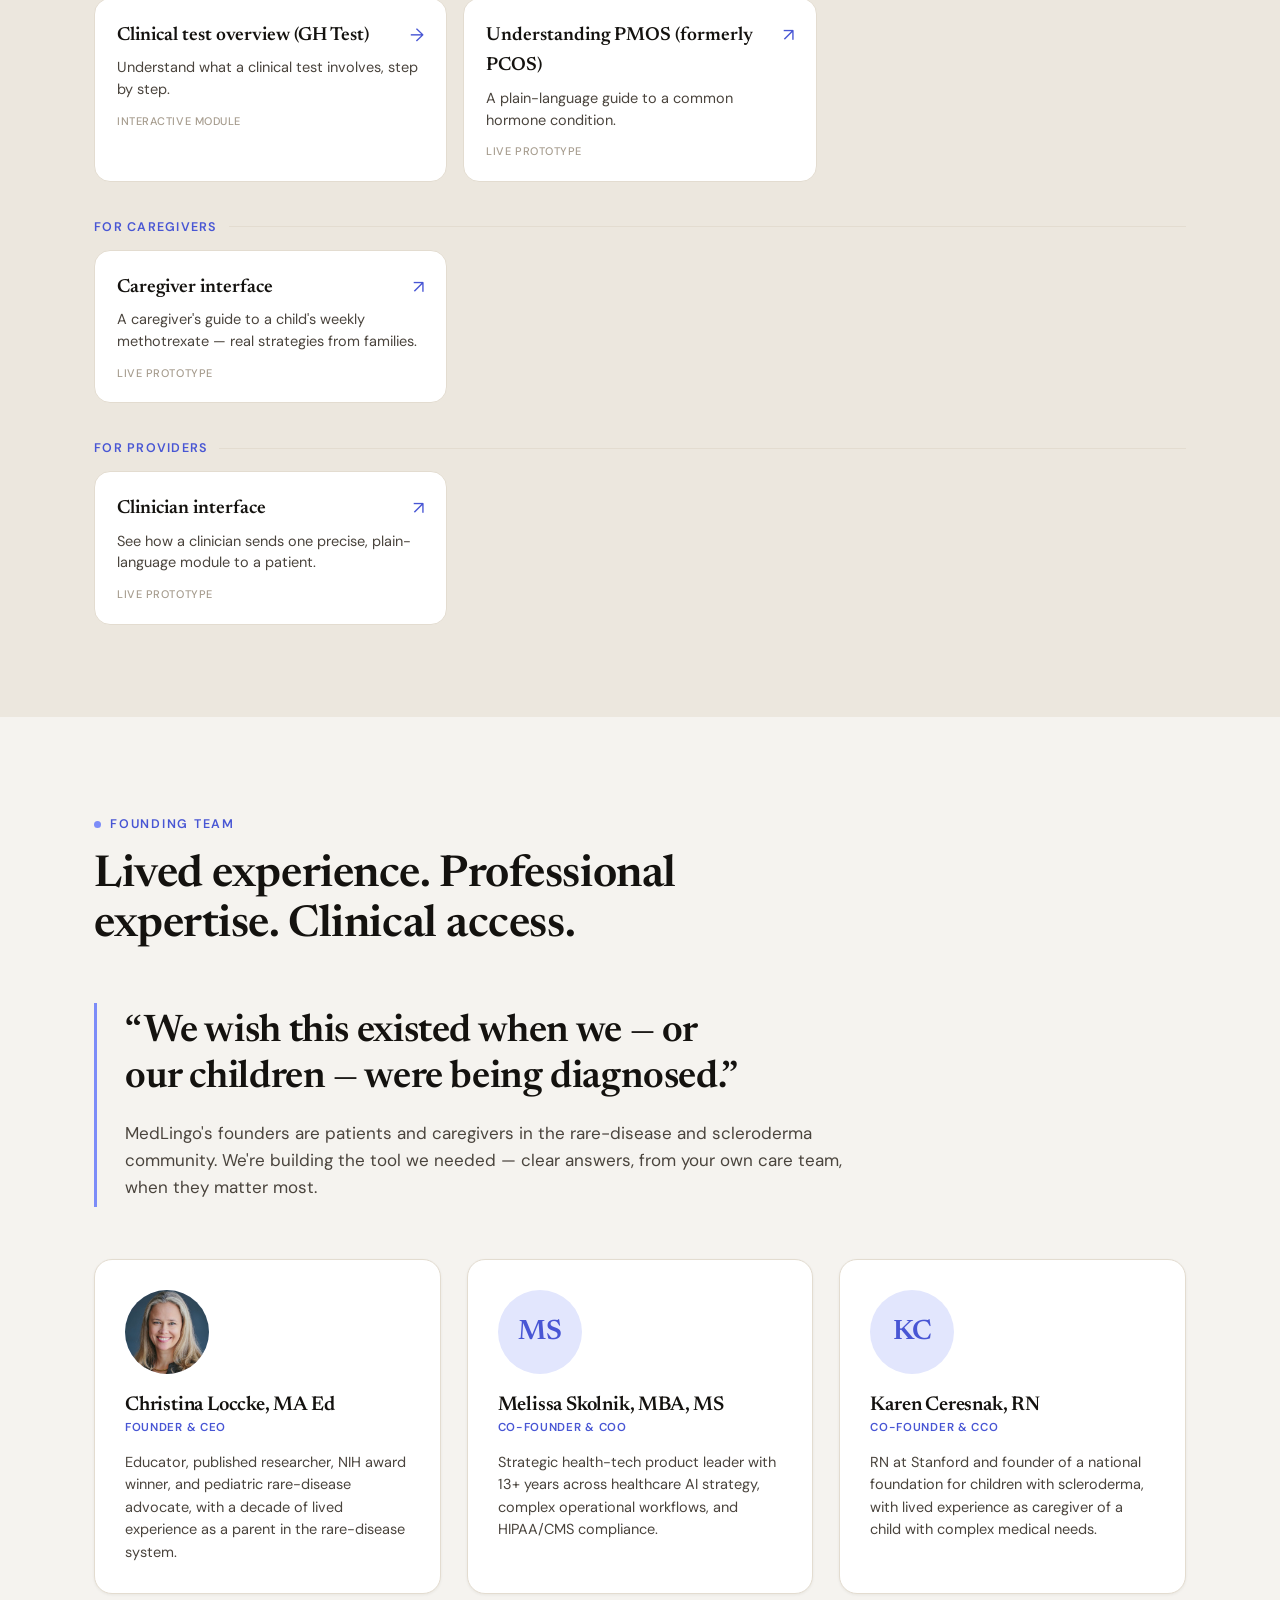
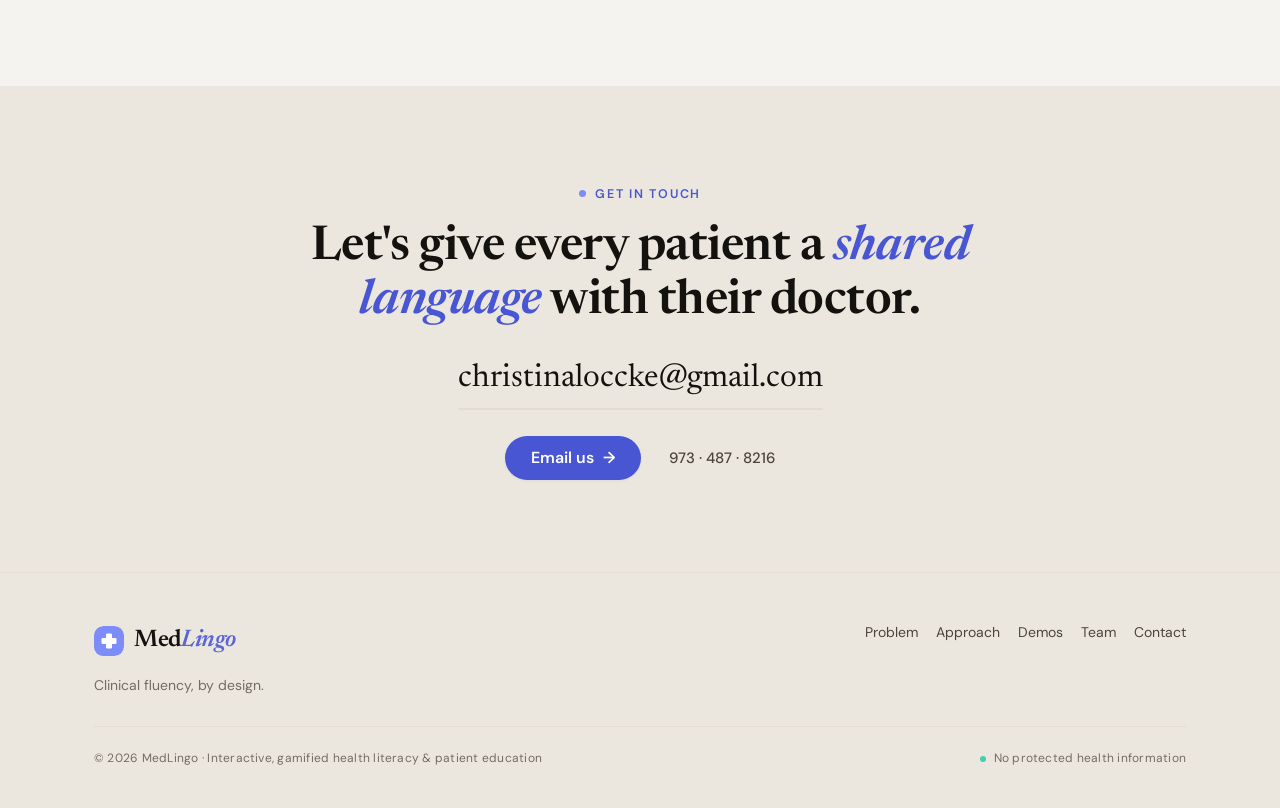
==== commit fceb197f: "Team: founder pull-quote, updated titles, pre-wired photo slots - Add a prominent serif founder-stor" ====
--- a/index.html
+++ b/index.html
@@ -244,6 +244,12 @@
       <p class="eyebrow">Founding team</p>
       <h2>Lived experience. Professional expertise. Clinical access.</h2>
     </div>
+
+    <figure class="founder-story">
+      <blockquote class="founder-story__quote">“We wish this existed when we — or our children — were being diagnosed.”</blockquote>
+      <figcaption class="founder-story__note">MedLingo's founders are patients and caregivers in the rare-disease and scleroderma community. We're building the tool we needed — clear answers, from your own care team, when they matter most.</figcaption>
+    </figure>
+
     <div class="team-grid">
       <article class="member">
         <div class="avatar" data-initials="CL">
@@ -254,15 +260,19 @@
         <p class="member__bio">Educator, published researcher, NIH award winner, and pediatric rare-disease advocate, with a decade of lived experience as a parent in the rare-disease system.</p>
       </article>
       <article class="member">
-        <div class="avatar" data-initials="MS"></div>
+        <div class="avatar" data-initials="MS">
+          <img src="assets/melissa.jpg" alt="Melissa Skolnik" onerror="this.remove()">
+        </div>
         <h3>Melissa Skolnik, MBA, MS</h3>
-        <p class="member__role">Business &amp; Strategy Lead</p>
+        <p class="member__role">Co-founder &amp; COO</p>
         <p class="member__bio">Strategic health-tech product leader with 13+ years across healthcare AI strategy, complex operational workflows, and HIPAA/CMS compliance.</p>
       </article>
       <article class="member">
-        <div class="avatar" data-initials="KC"></div>
+        <div class="avatar" data-initials="KC">
+          <img src="assets/karen.jpg" alt="Karen Ceresnak" onerror="this.remove()">
+        </div>
         <h3>Karen Ceresnak, RN</h3>
-        <p class="member__role">Clinical &amp; Caregiver Lead</p>
+        <p class="member__role">Co-founder &amp; CCO</p>
         <p class="member__bio">RN at Stanford and founder of a national foundation for children with scleroderma, with lived experience as caregiver of a child with complex medical needs.</p>
       </article>
     </div>
--- a/styles.css
+++ b/styles.css
@@ -218,6 +218,9 @@
 .demo-card__ext { margin-top: 6px; font-family: var(--label); font-size: 11px; font-weight: 500; letter-spacing: .05em; text-transform: uppercase; color: var(--ink-faint); }
 
 /* ===================== Team ===================== */
+.founder-story { max-width: 880px; margin: 0 0 52px; padding: 6px 0 6px 28px; border-left: 3px solid var(--lav); }
+.founder-story__quote { font-family: var(--serif); font-size: clamp(25px, 3.4vw, 38px); line-height: 1.22; font-weight: 600; letter-spacing: -.01em; color: var(--ink); margin: 0 0 18px; text-wrap: balance; }
+.founder-story__note { font-size: clamp(15px, 1.7vw, 17px); line-height: 1.6; color: var(--ink-mid); margin: 0; max-width: 62ch; }
 .team-grid { display: grid; grid-template-columns: repeat(3, 1fr); gap: 26px; }
 .member { background: var(--card); border: 1px solid var(--line); border-radius: var(--radius); padding: 30px; box-shadow: var(--shadow-sm); }
 .avatar {
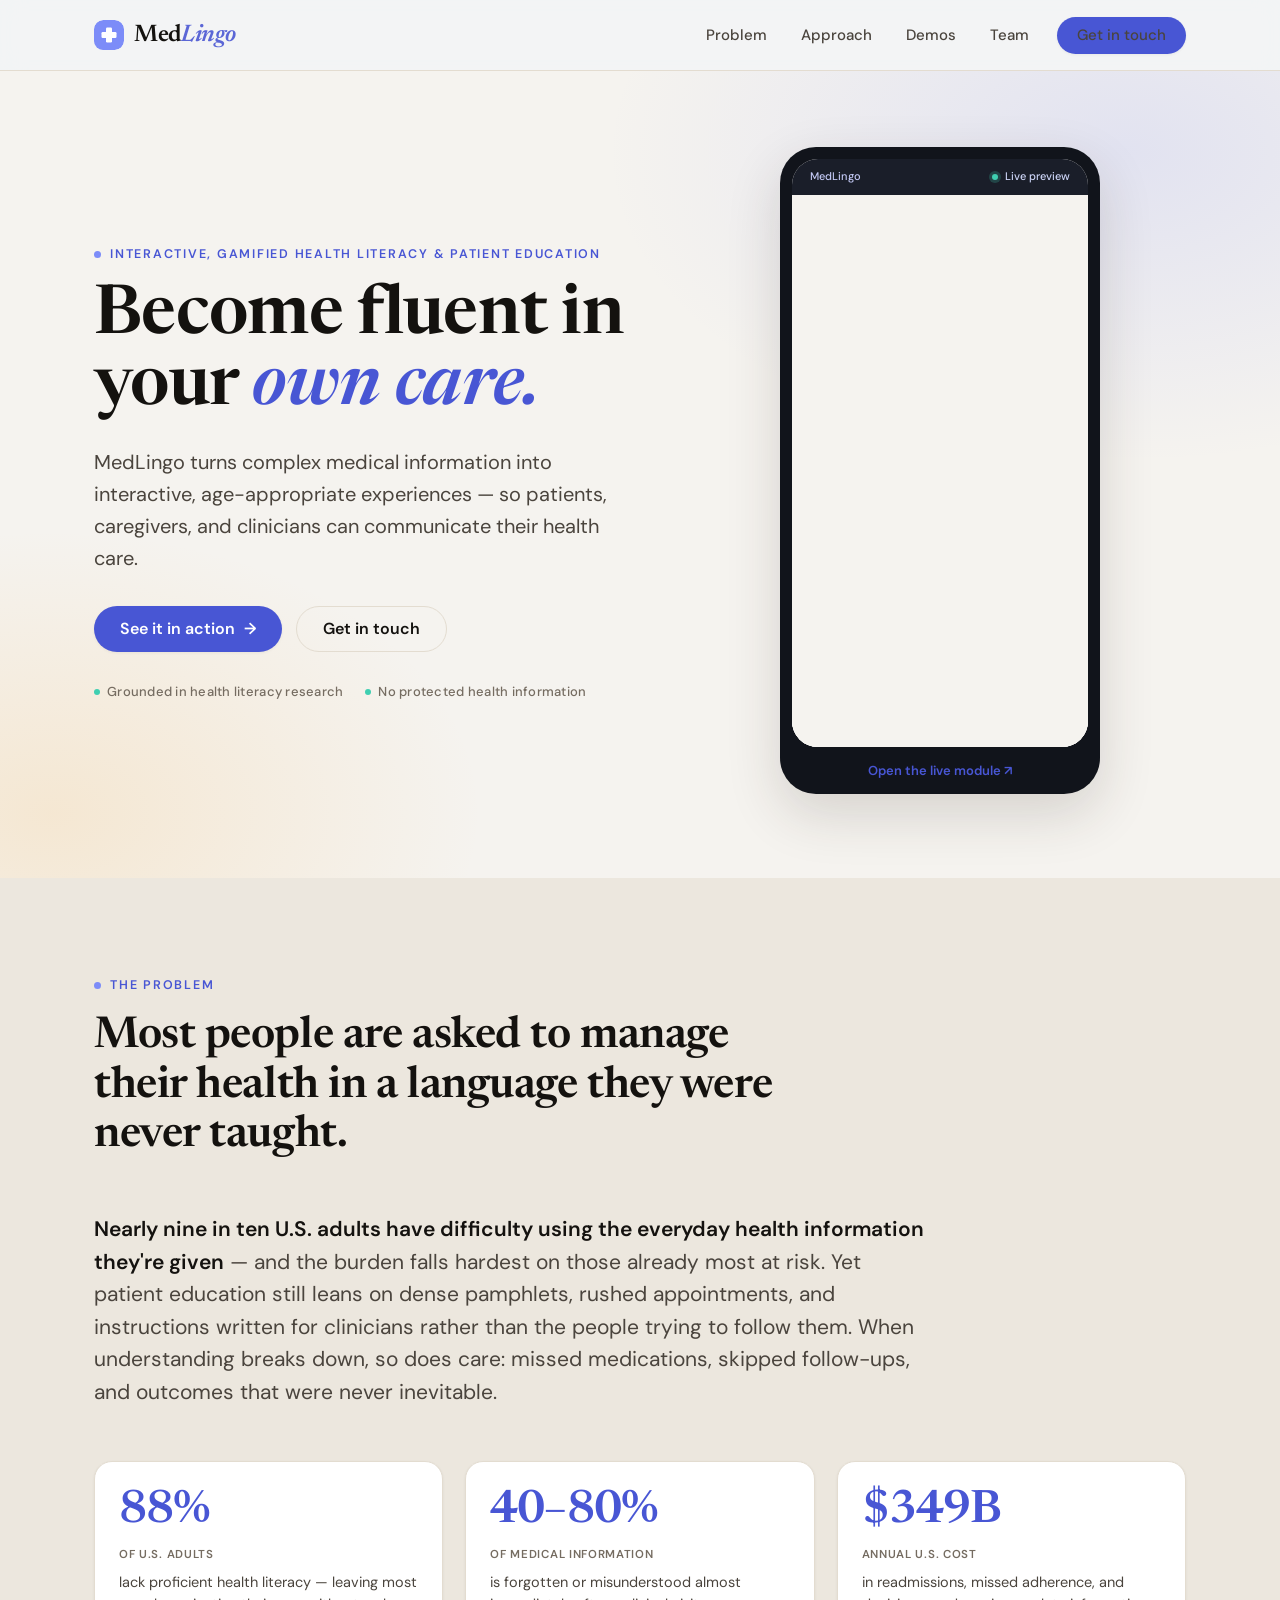
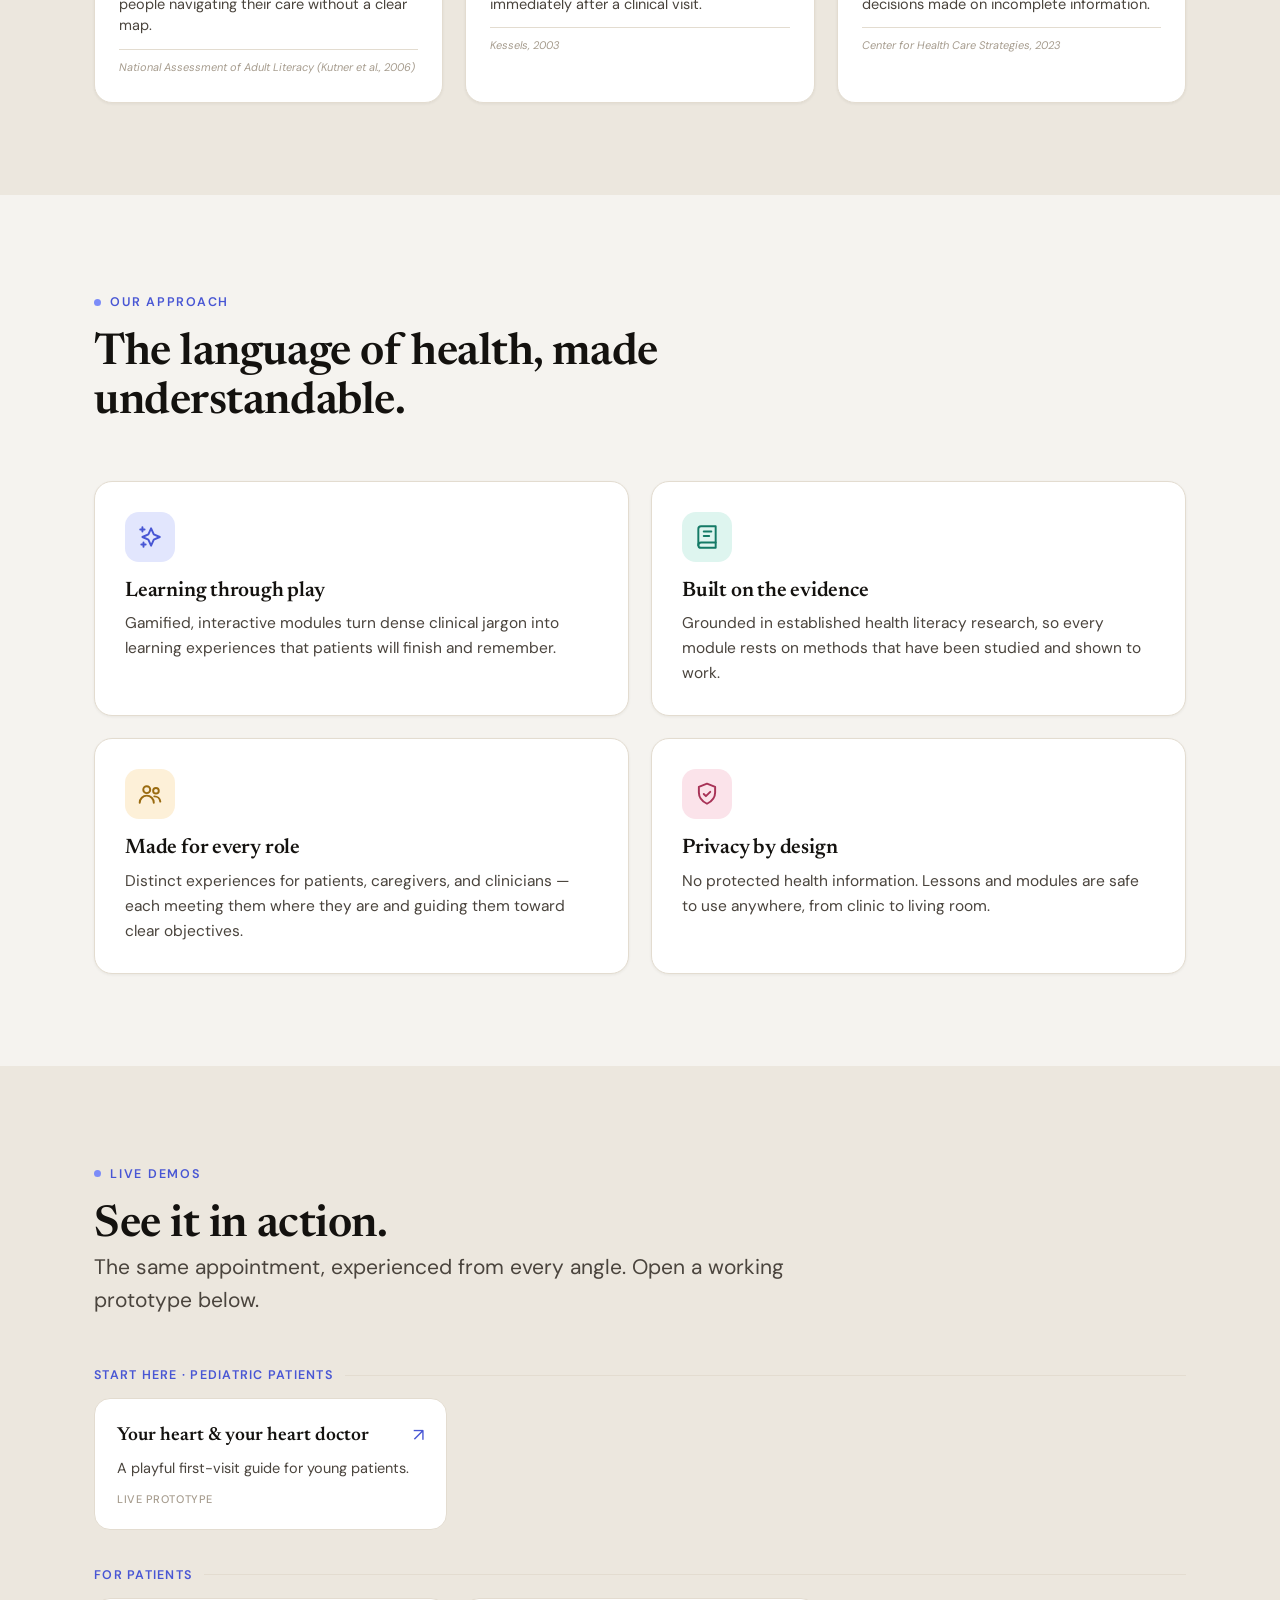
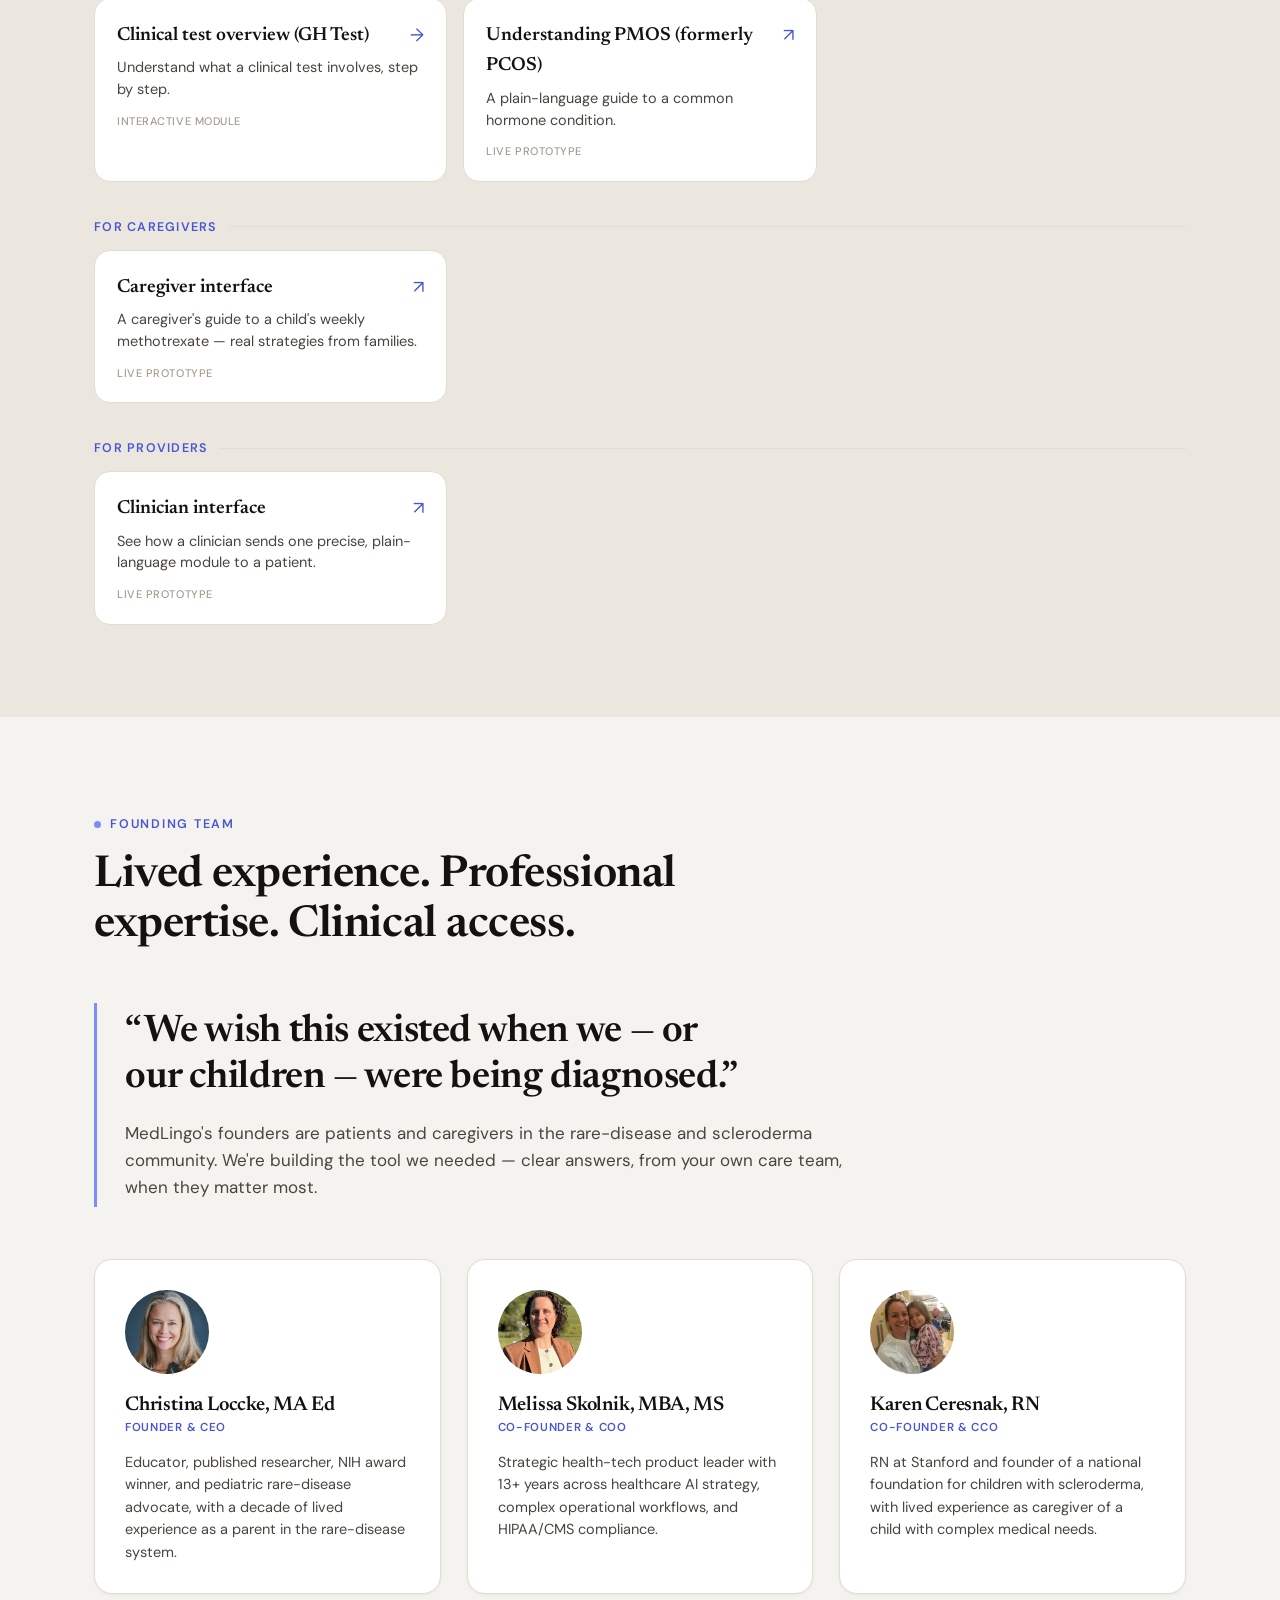
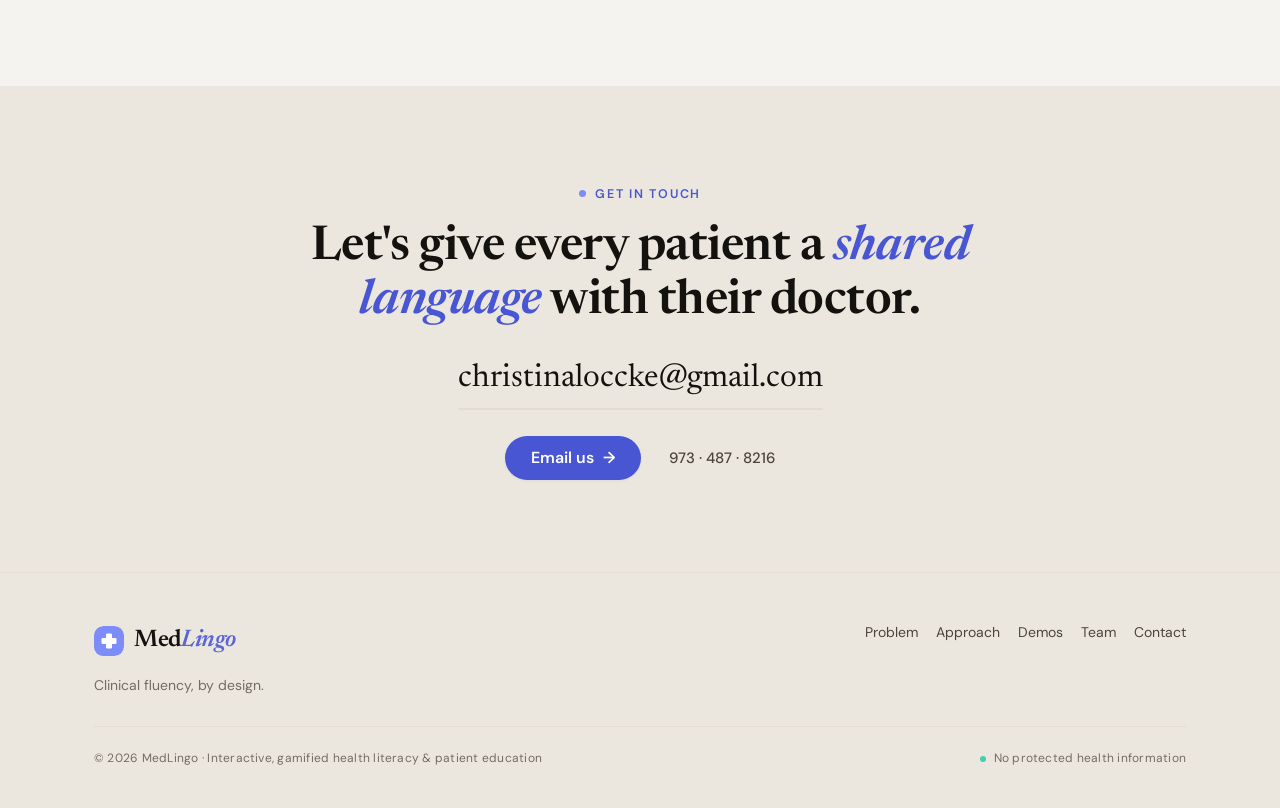
==== commit 1ac04638: "Team: add Melissa & Karen headshots Pull both founder photos from Drive into assets/ (melissa.jpg, k" ====
--- a/index.html
+++ b/index.html
@@ -261,7 +261,7 @@
       </article>
       <article class="member">
         <div class="avatar" data-initials="MS">
-          <img src="assets/melissa.jpg" alt="Melissa Skolnik" onerror="this.remove()">
+          <img src="assets/melissa.jpg" alt="Melissa Skolnik" style="object-position:50% 16%" onerror="this.remove()">
         </div>
         <h3>Melissa Skolnik, MBA, MS</h3>
         <p class="member__role">Co-founder &amp; COO</p>
@@ -269,7 +269,7 @@
       </article>
       <article class="member">
         <div class="avatar" data-initials="KC">
-          <img src="assets/karen.jpg" alt="Karen Ceresnak" onerror="this.remove()">
+          <img src="assets/karen.jpg" alt="Karen Ceresnak with her daughter" style="object-position:50% 14%" onerror="this.remove()">
         </div>
         <h3>Karen Ceresnak, RN</h3>
         <p class="member__role">Co-founder &amp; CCO</p>
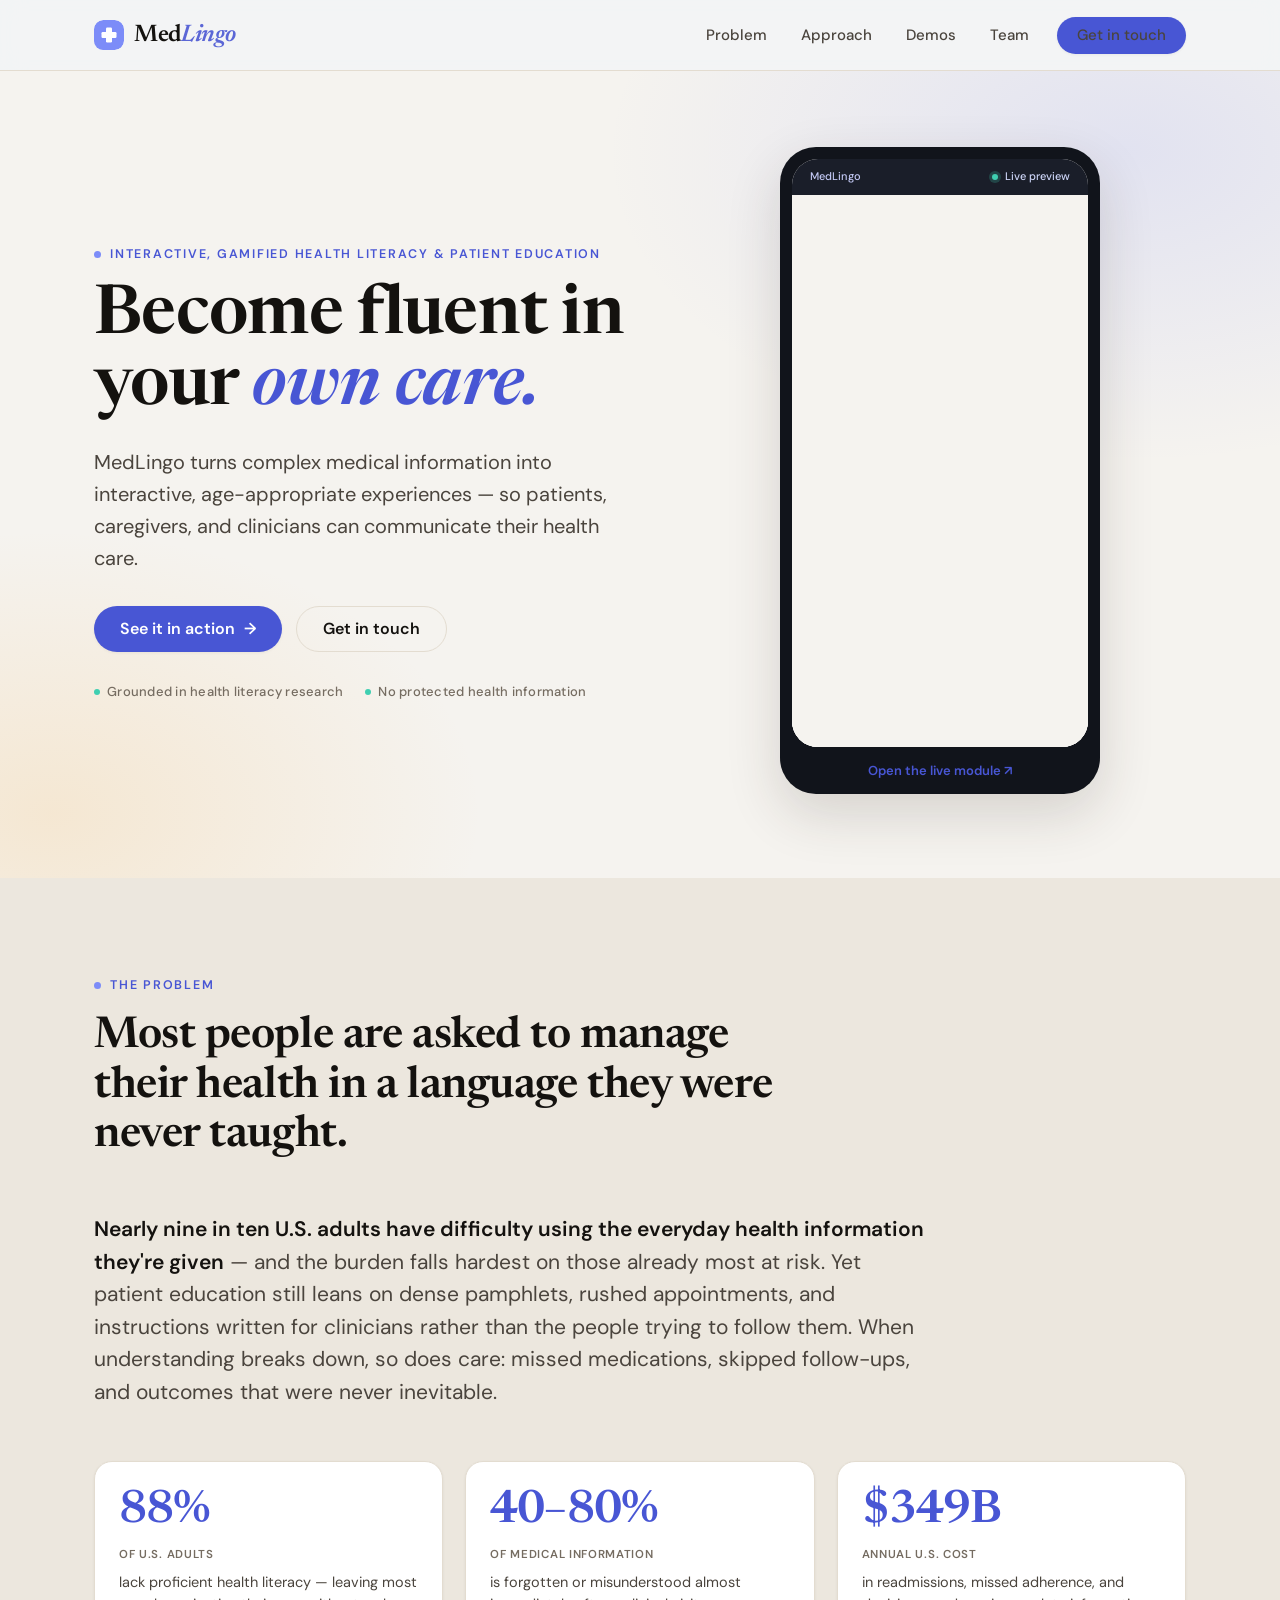
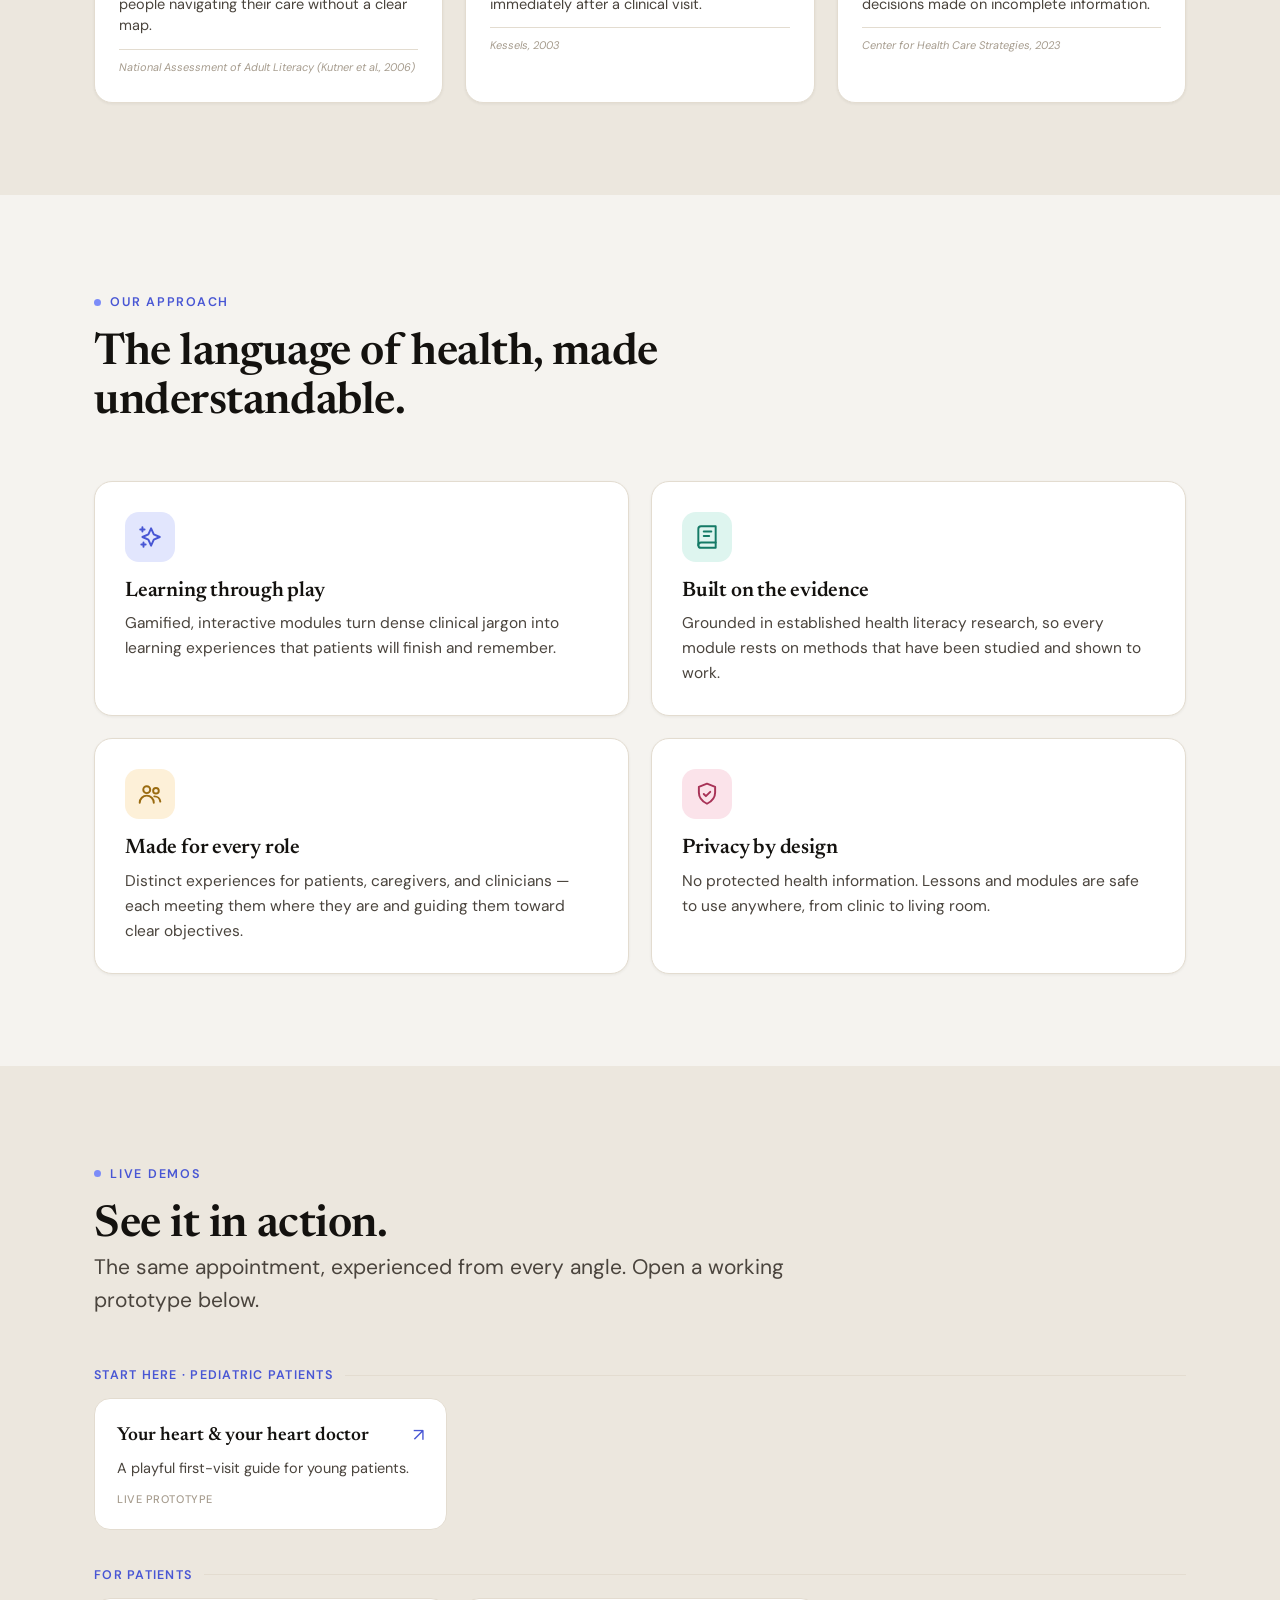
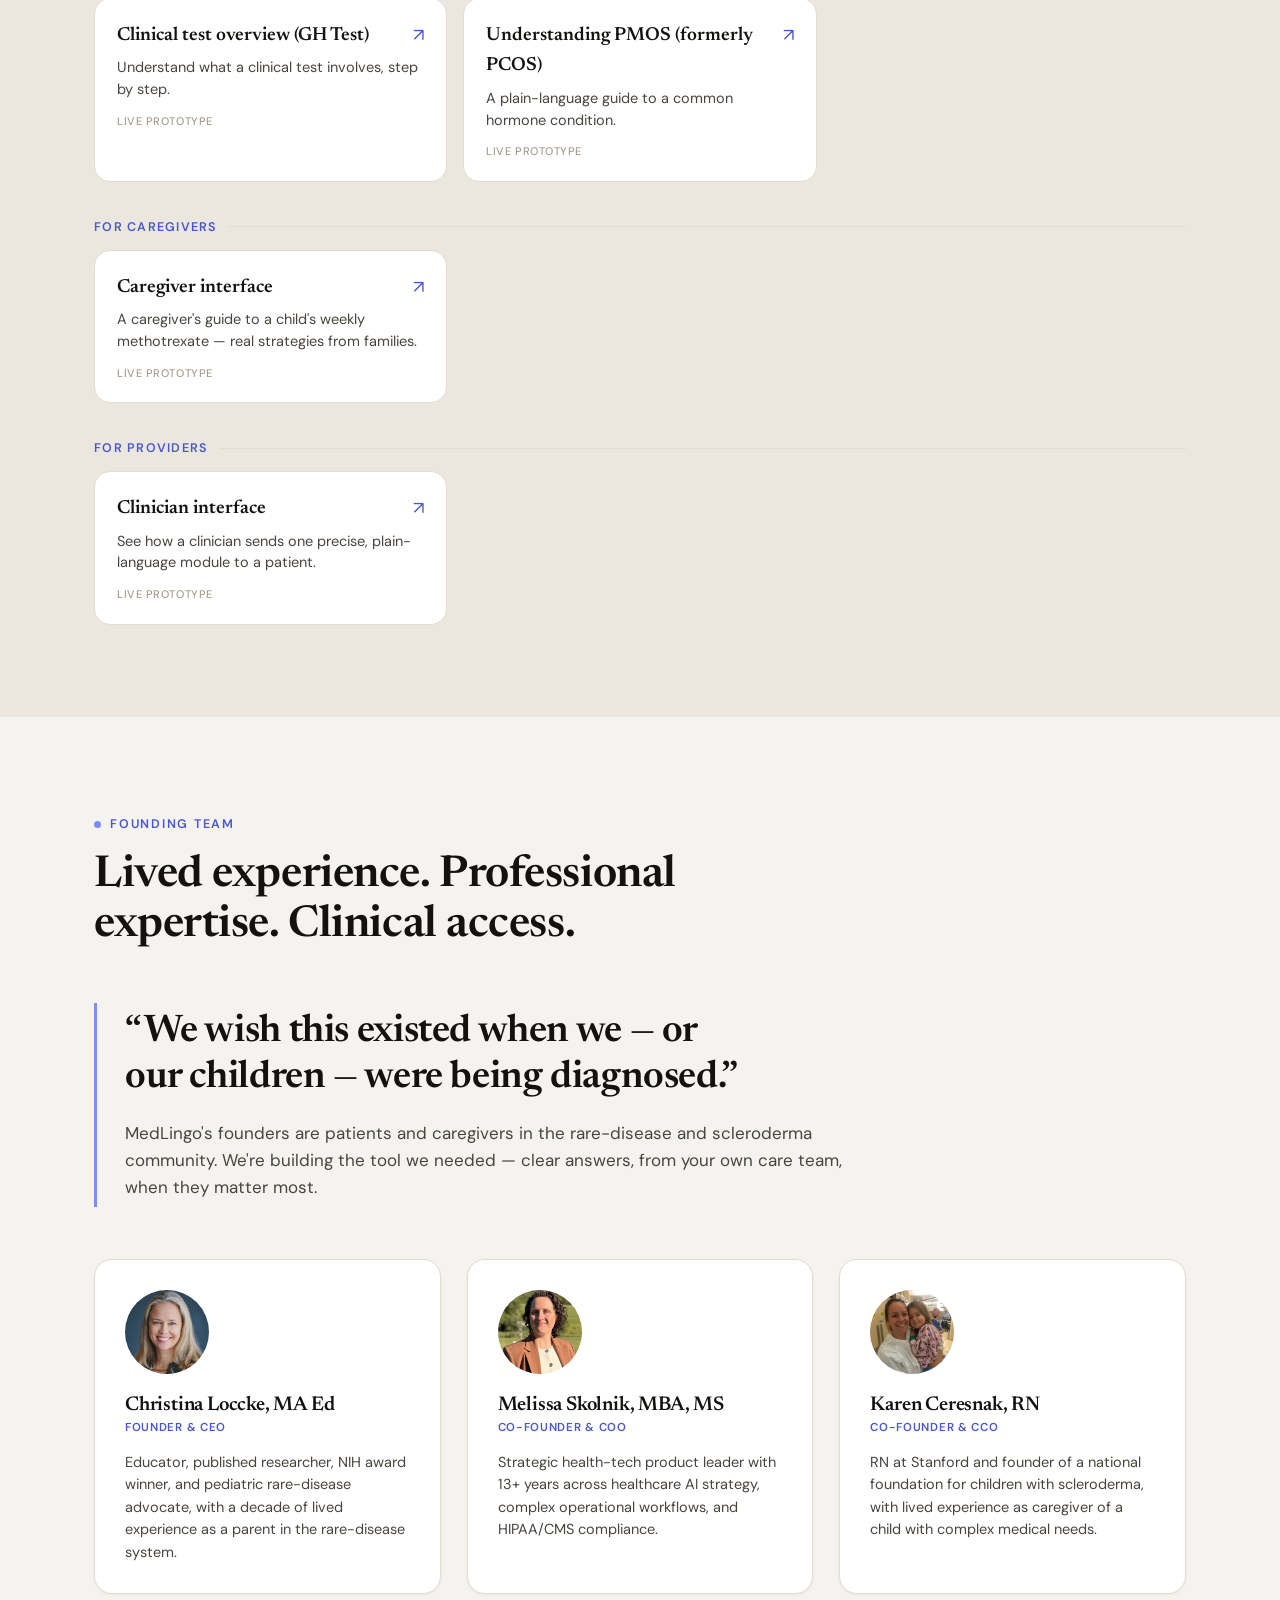
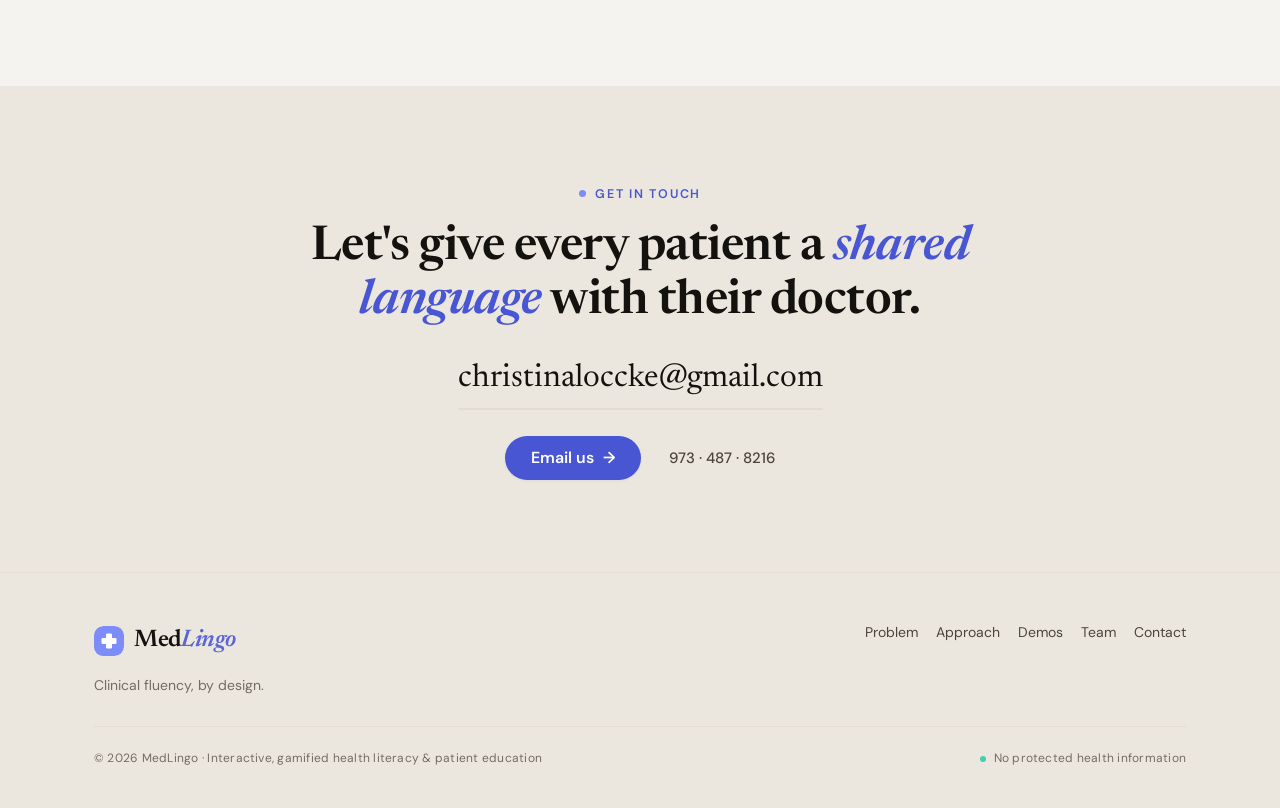
==== commit 12723b0f: "Demos: point GH Test card to live medlingointro.netlify.app Repoint the 'Clinical test overview (GH " ====
--- a/index.html
+++ b/index.html
@@ -194,11 +194,11 @@
     <div class="demo-group">
       <h3 class="demo-group__label">For patients</h3>
       <div class="demo-grid">
-        <a class="demo-card" href="/gh-test/">
-          <span class="demo-card__arrow" aria-hidden="true">→</span>
+        <a class="demo-card" href="https://medlingointro.netlify.app/" target="_blank" rel="noopener">
+          <span class="demo-card__arrow" aria-hidden="true">↗</span>
           <span class="demo-card__title">Clinical test overview (GH Test)</span>
           <span class="demo-card__desc">Understand what a clinical test involves, step by step.</span>
-          <span class="demo-card__ext">Interactive module</span>
+          <span class="demo-card__ext">Live prototype</span>
         </a>
         <a class="demo-card" href="https://medlingopmos.netlify.app/" target="_blank" rel="noopener">
           <span class="demo-card__arrow" aria-hidden="true">↗</span>
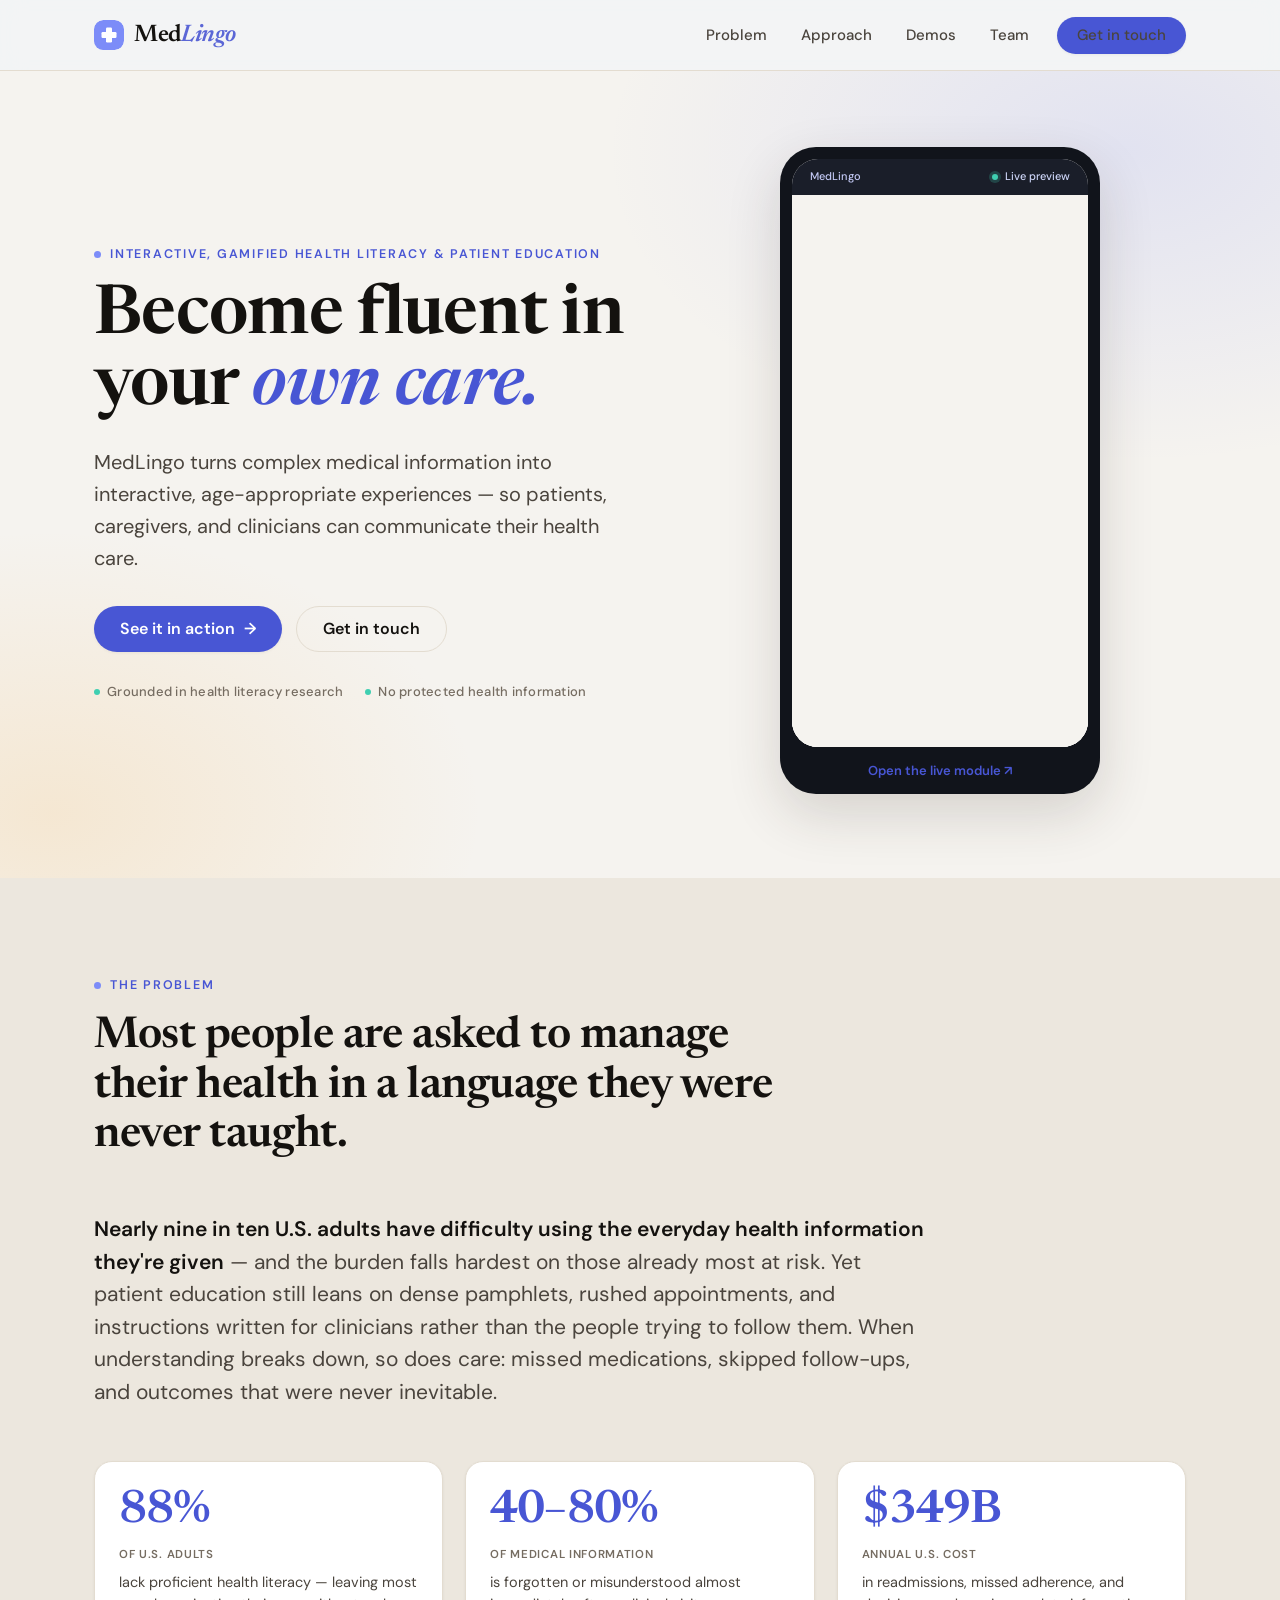
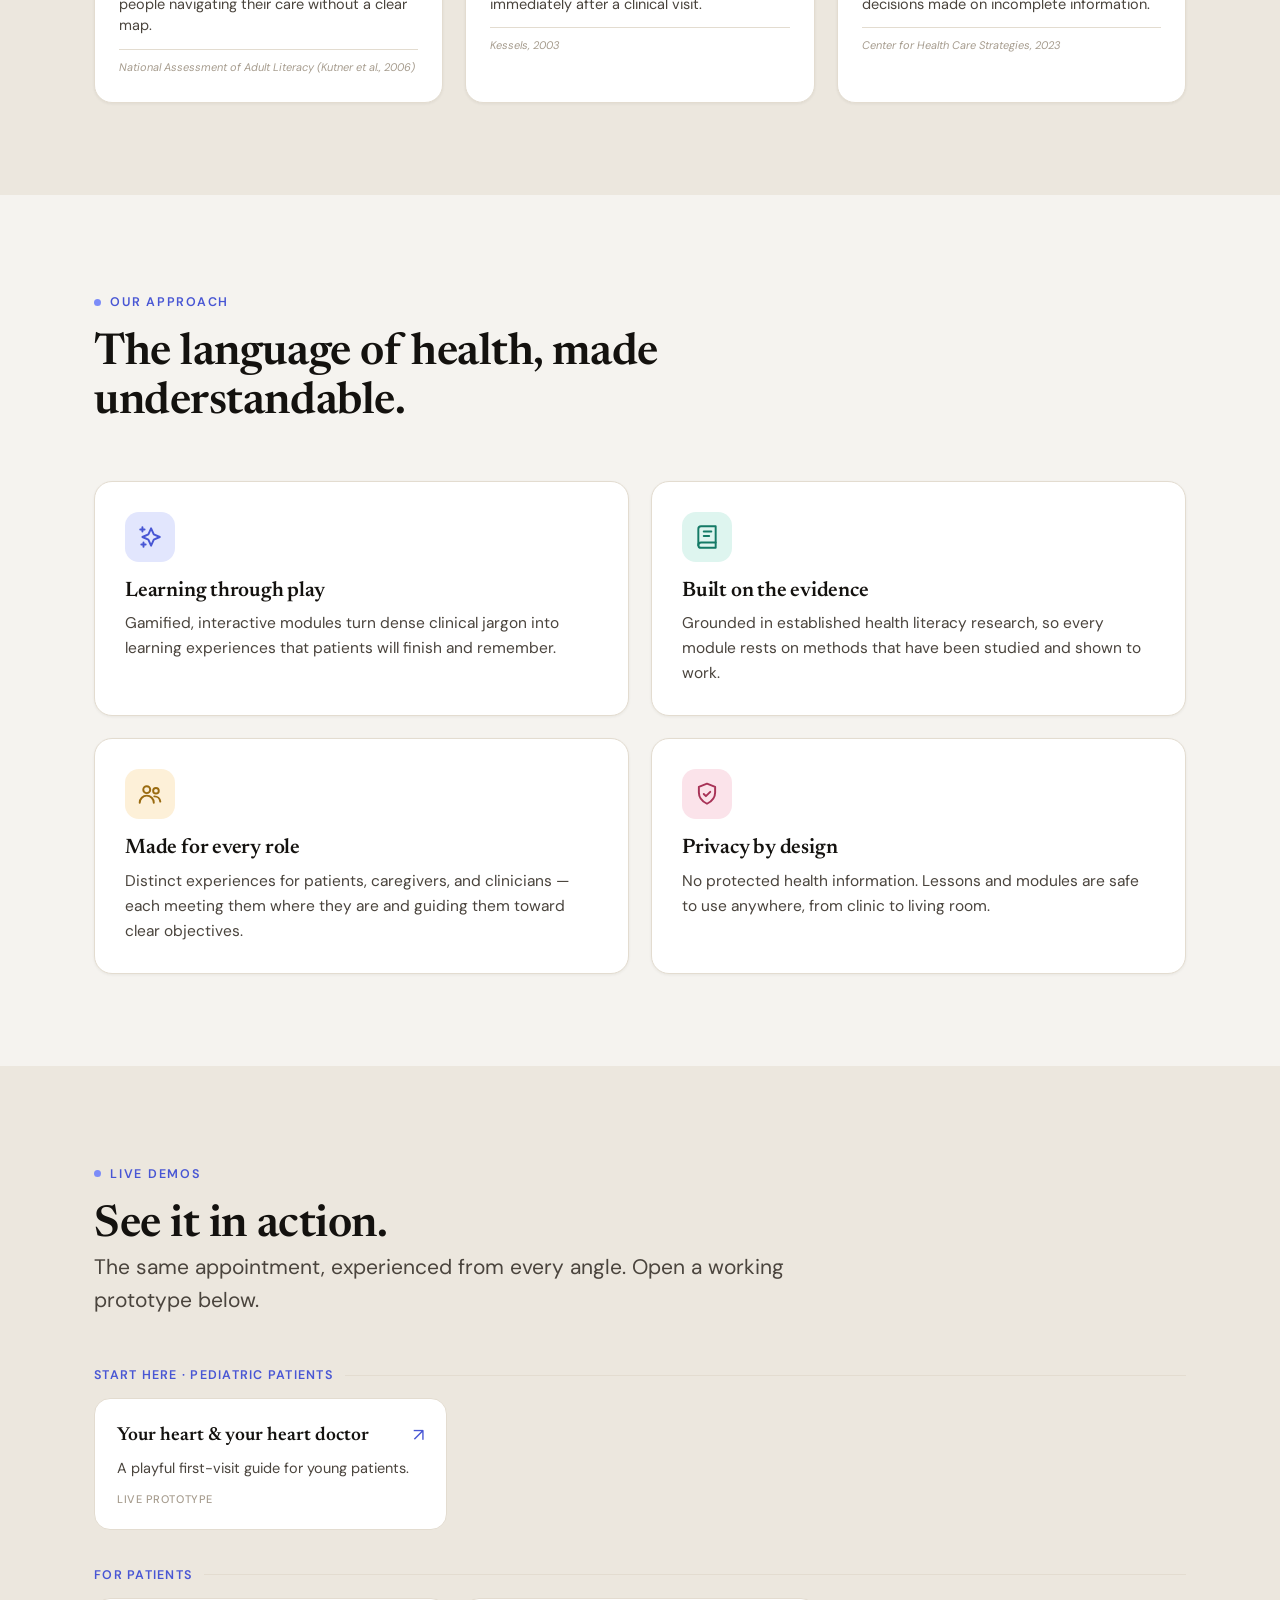
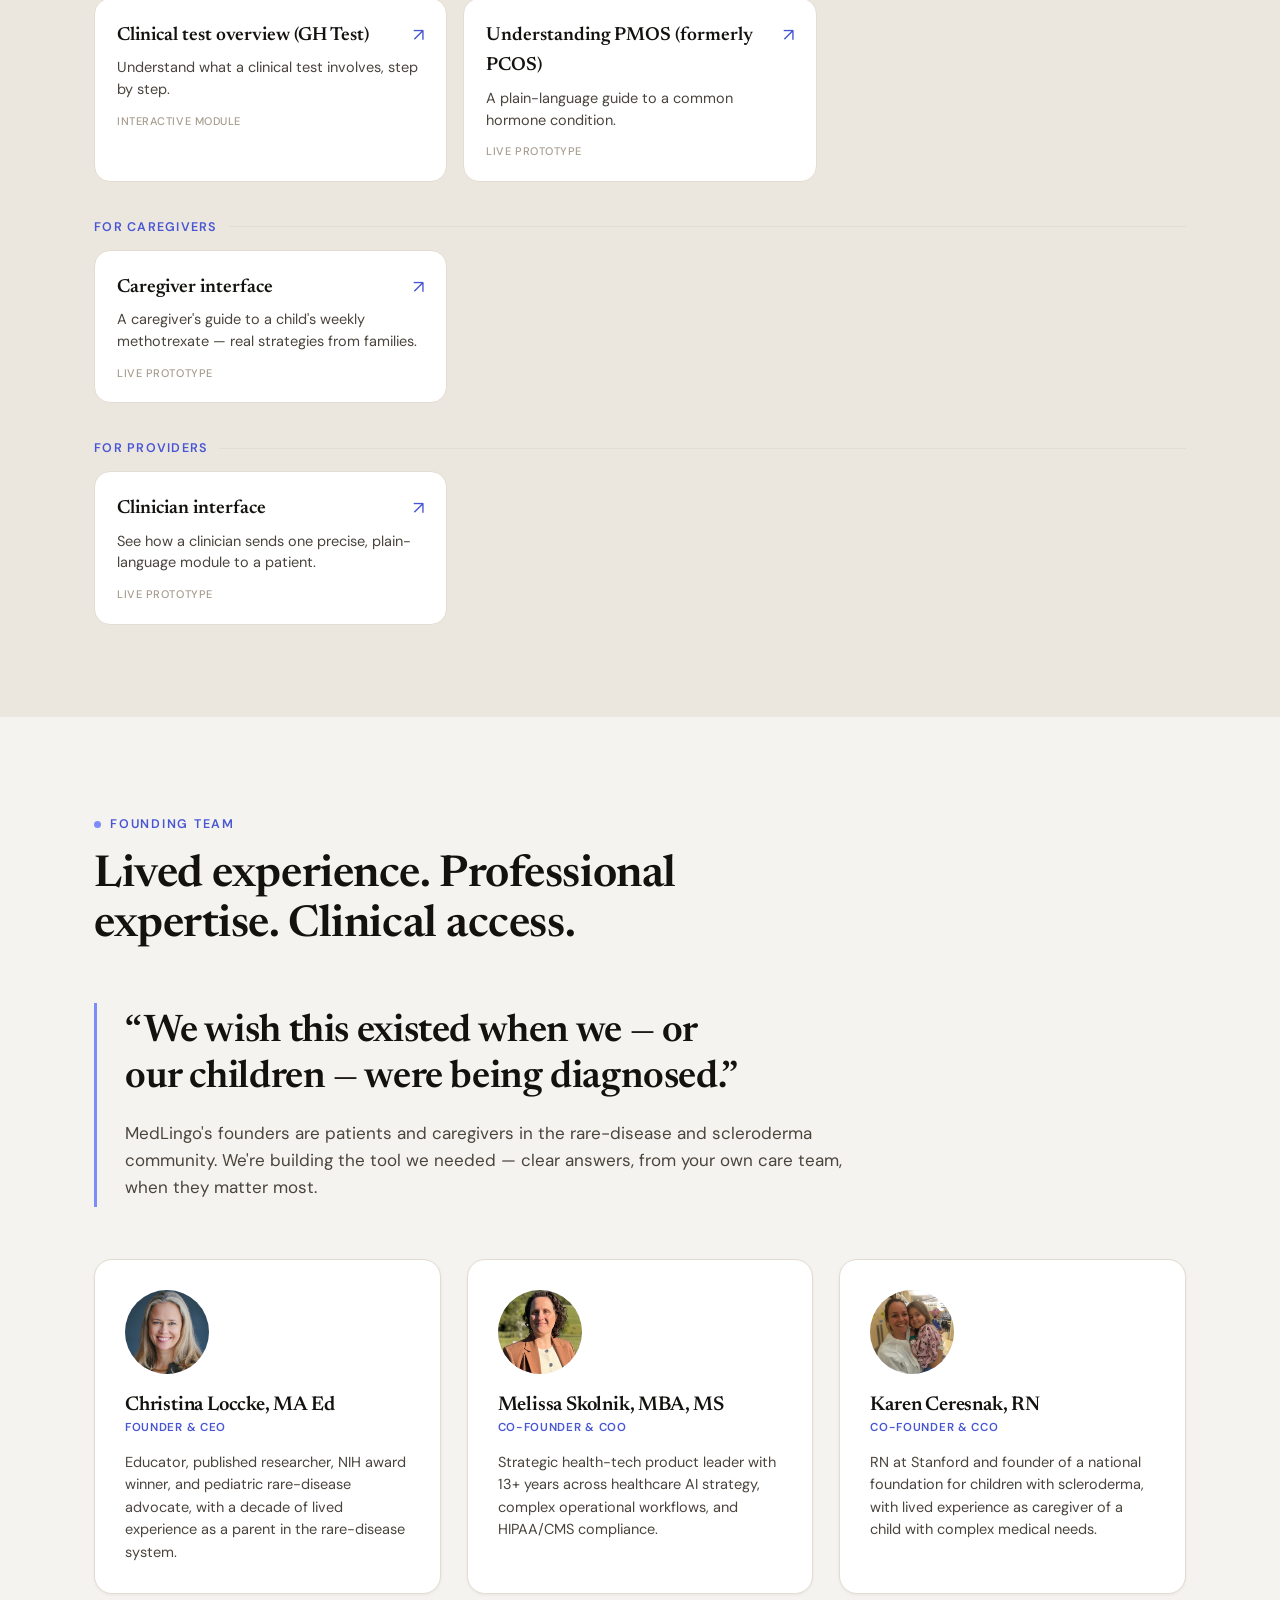
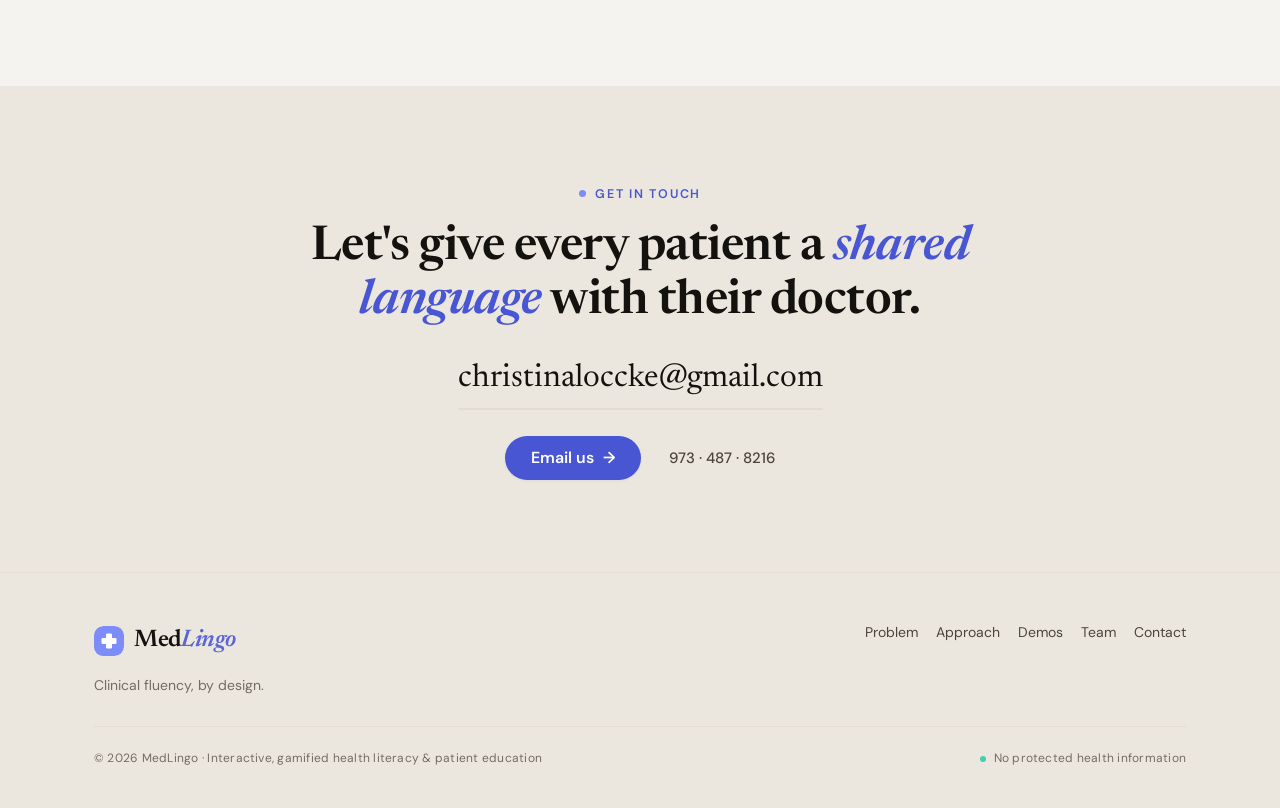
==== commit 18281f69: "Demos: revert GH Test card to built-in /gh-test/ subpage medlingointro.netlify.app is the marketing " ====
--- a/index.html
+++ b/index.html
@@ -194,11 +194,11 @@
     <div class="demo-group">
       <h3 class="demo-group__label">For patients</h3>
       <div class="demo-grid">
-        <a class="demo-card" href="https://medlingointro.netlify.app/" target="_blank" rel="noopener">
+        <a class="demo-card" href="/gh-test/" target="_blank" rel="noopener">
           <span class="demo-card__arrow" aria-hidden="true">↗</span>
           <span class="demo-card__title">Clinical test overview (GH Test)</span>
           <span class="demo-card__desc">Understand what a clinical test involves, step by step.</span>
-          <span class="demo-card__ext">Live prototype</span>
+          <span class="demo-card__ext">Interactive module</span>
         </a>
         <a class="demo-card" href="https://medlingopmos.netlify.app/" target="_blank" rel="noopener">
           <span class="demo-card__arrow" aria-hidden="true">↗</span>
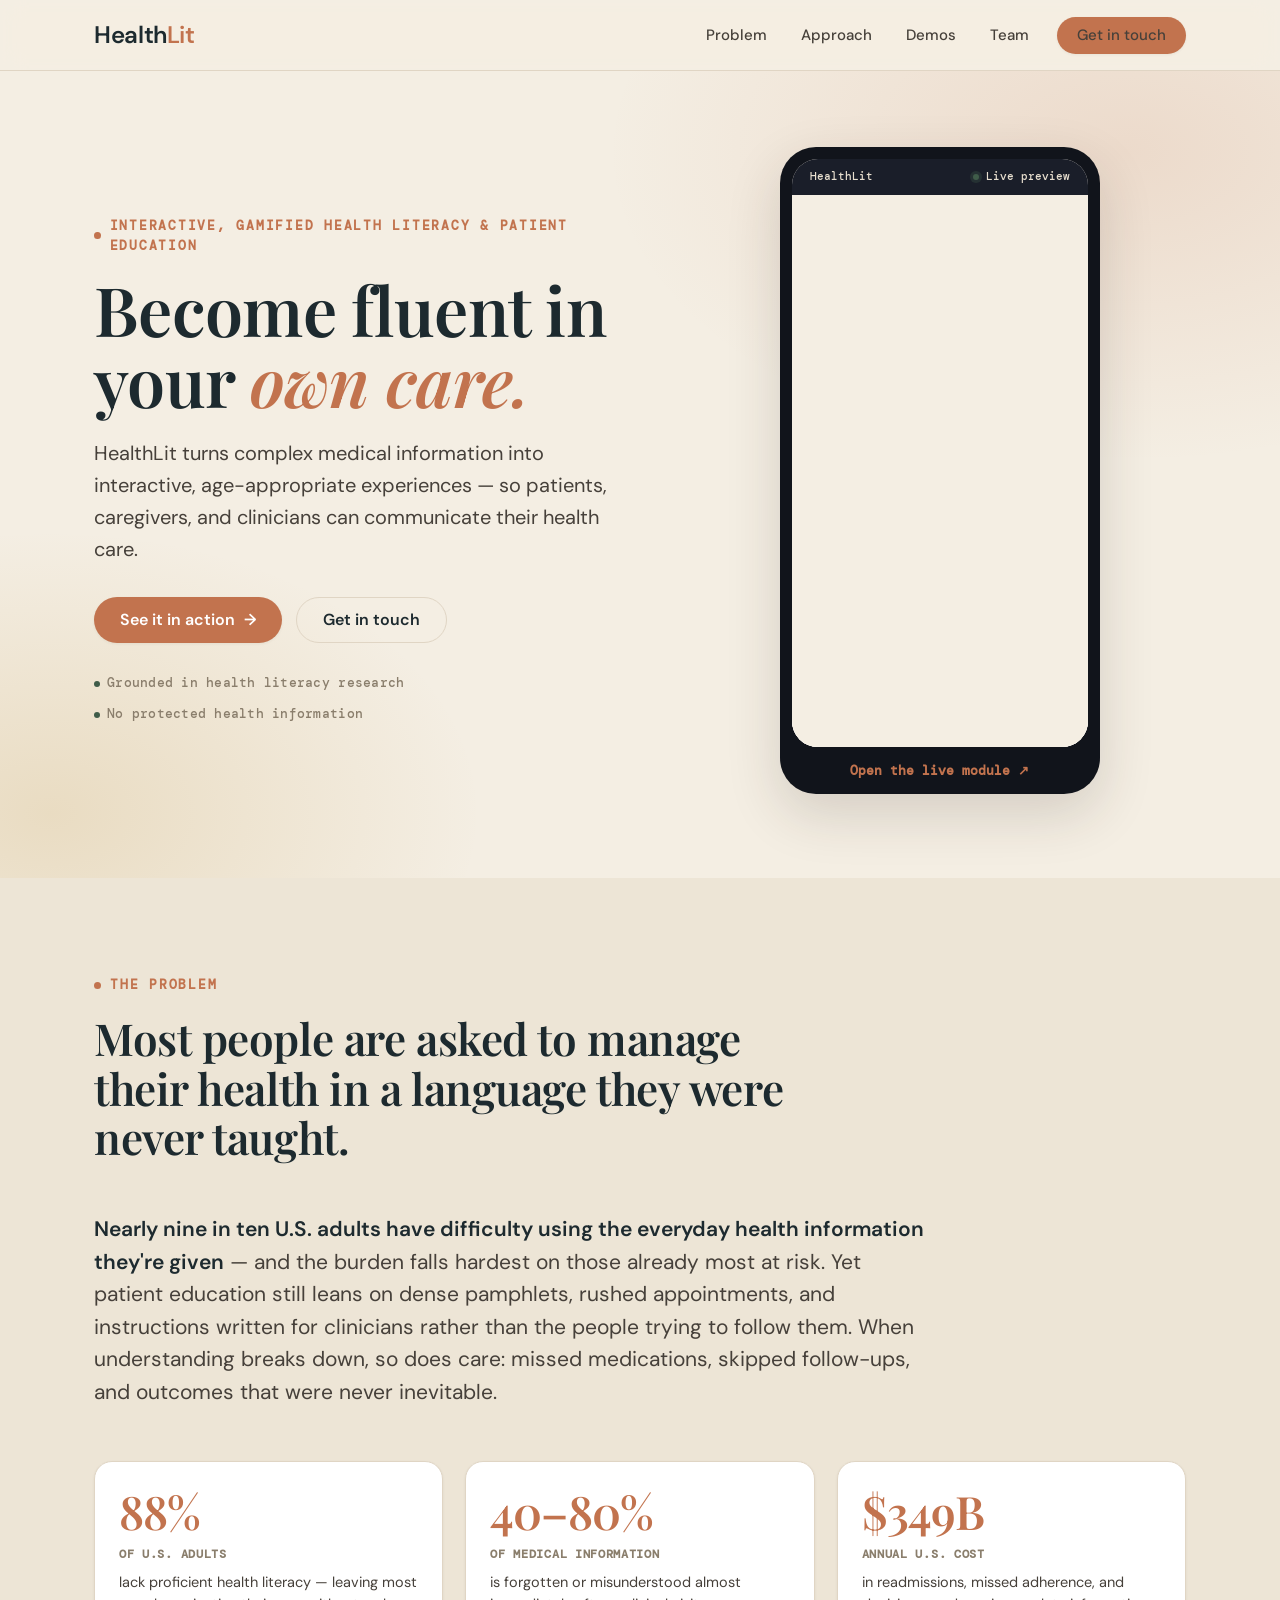
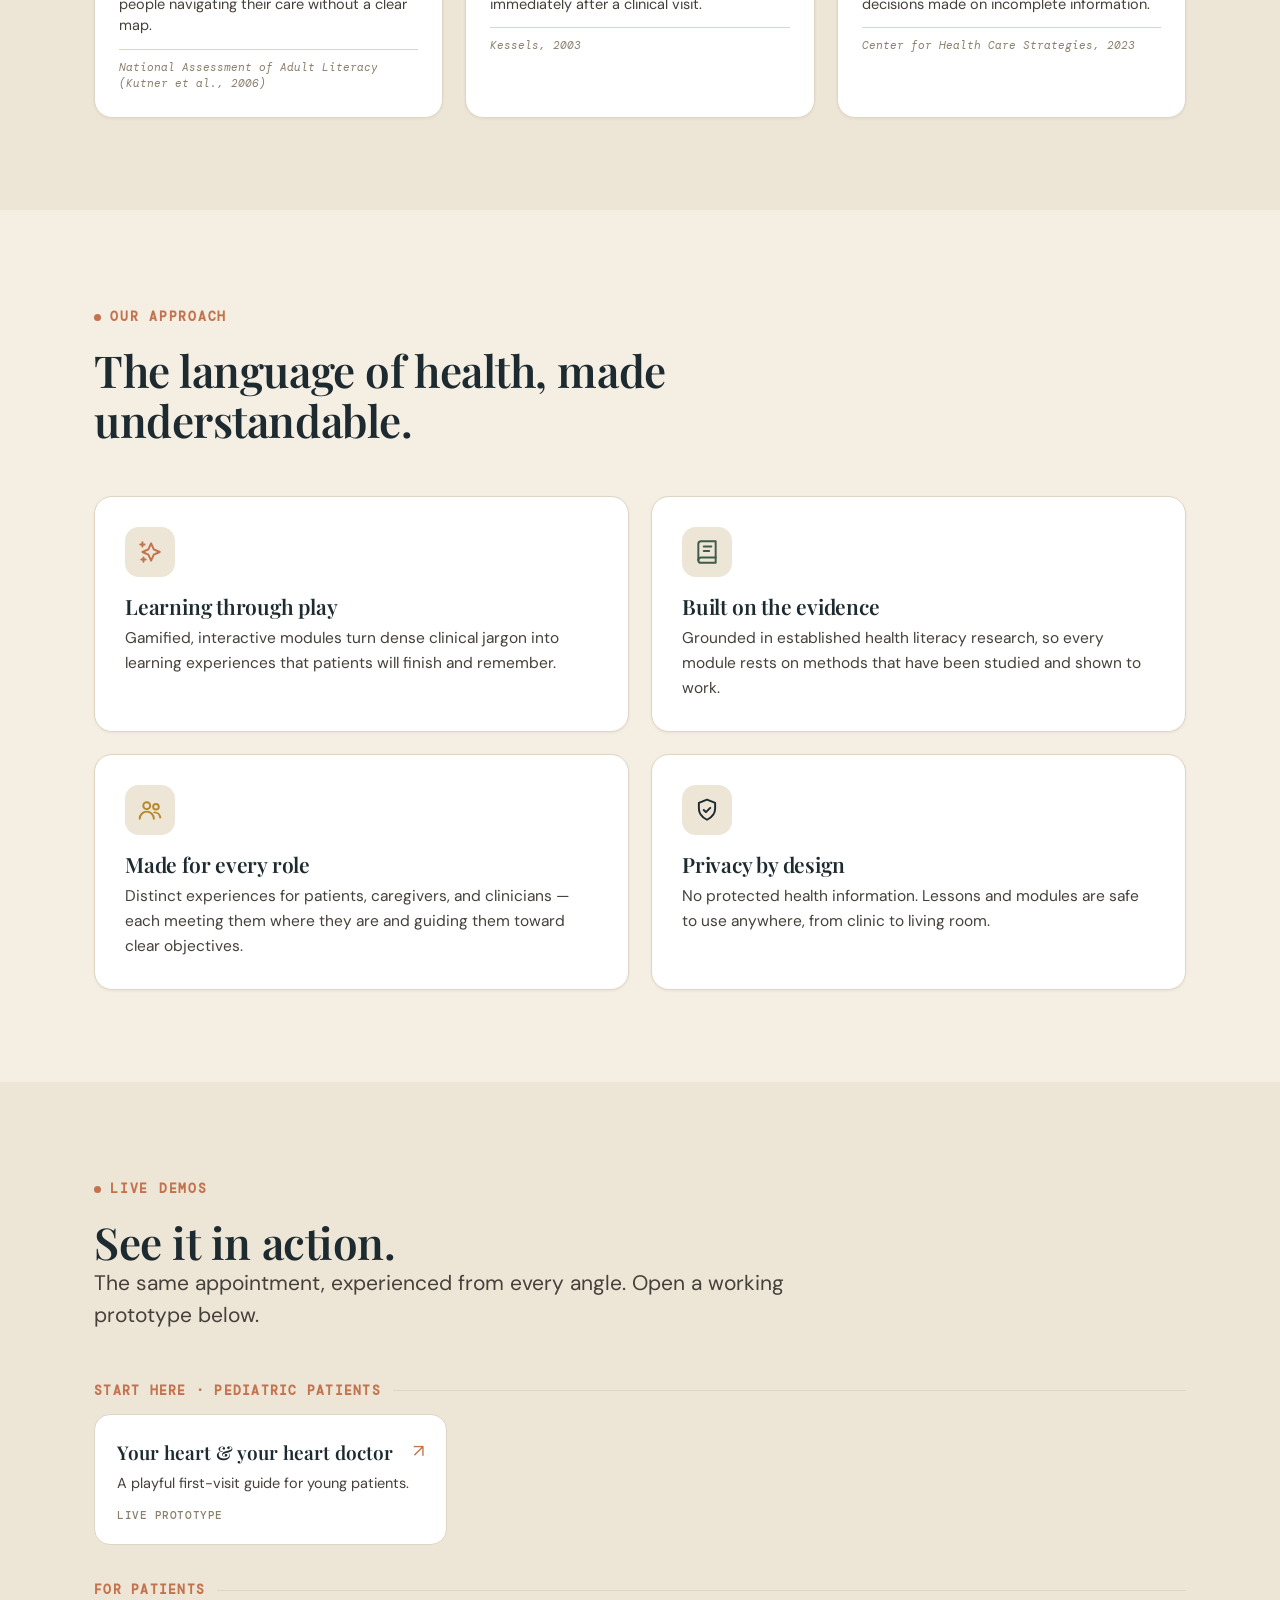
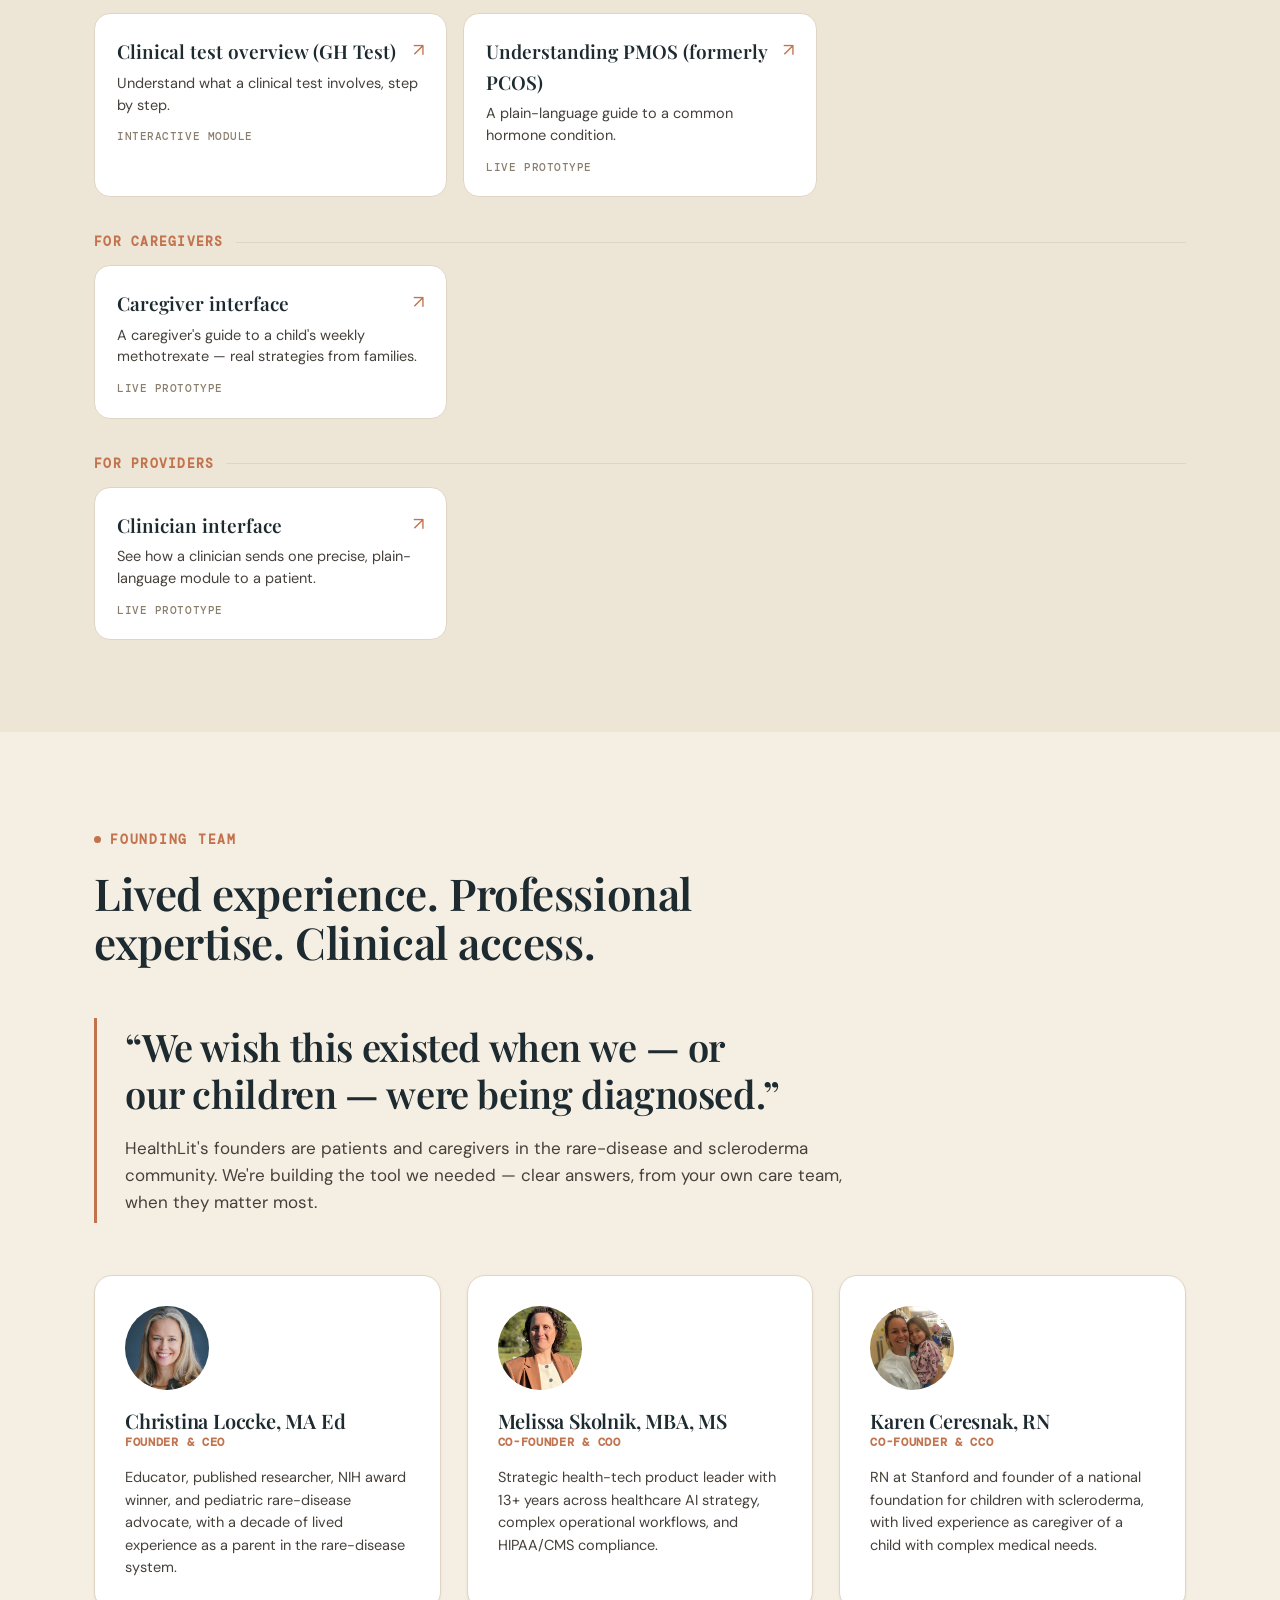
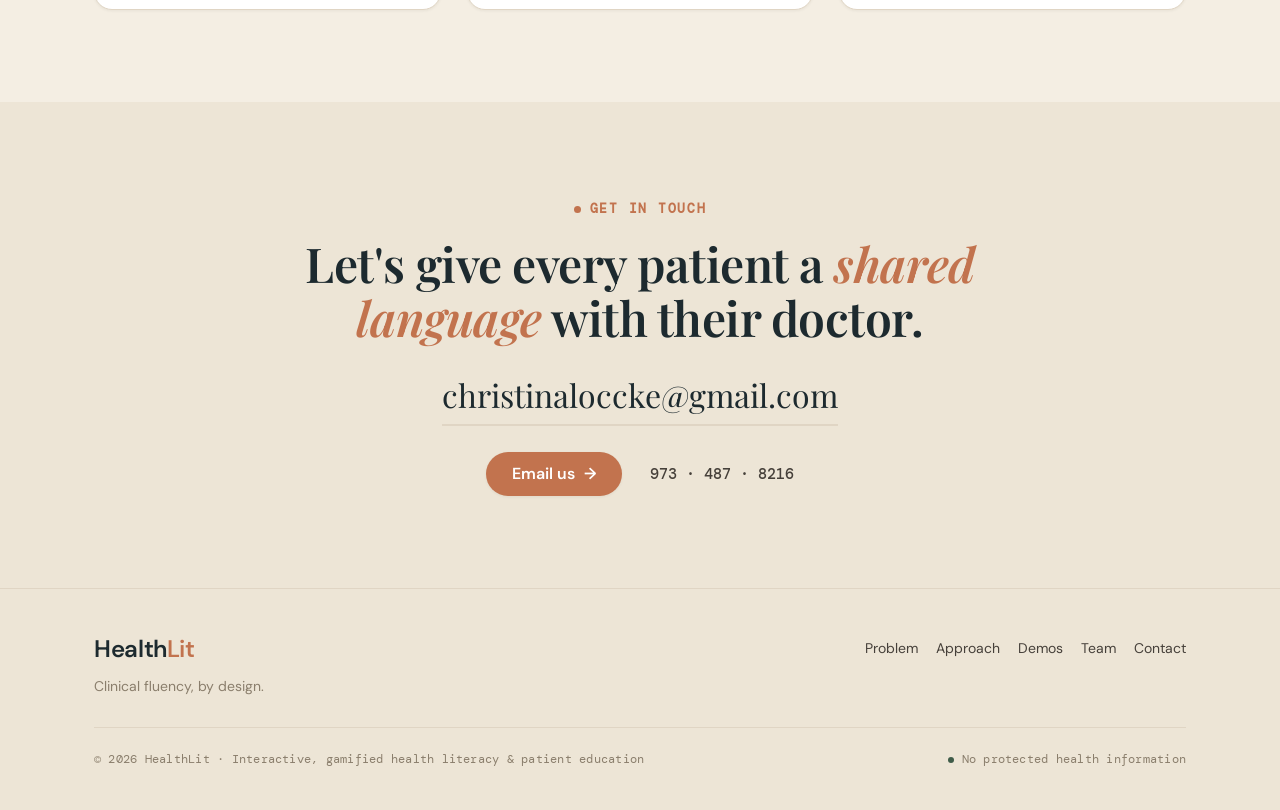
==== commit fb5ab289: "Rebrand marketing site from MedLingo to HealthLit Full single-pass identity install per the HealthLi" ====
--- a/index.html
+++ b/index.html
@@ -3,24 +3,33 @@
 <head>
 <meta charset="UTF-8">
 <meta name="viewport" content="width=device-width, initial-scale=1.0">
-<title>MedLingo — Become fluent in your own care.</title>
-<meta name="description" content="MedLingo is an interactive, gamified health literacy and patient education platform that turns complex medical information into interactive, age-appropriate experiences for patients, caregivers, and clinicians.">
-<meta name="theme-color" content="#f7f4ee">
-
-<!-- Open Graph -->
+<title>HealthLit — Become fluent in your own care.</title>
+<meta name="description" content="HealthLit turns complex medical information into interactive, age-appropriate experiences so patients, caregivers, and clinicians can communicate care.">
+
+<!-- Favicons + manifest + theme -->
+<link rel="icon" href="/favicon/healthlit-favicon.svg" type="image/svg+xml">
+<link rel="icon" type="image/png" sizes="32x32" href="/favicon/healthlit-favicon-32.png">
+<link rel="icon" type="image/png" sizes="16x16" href="/favicon/healthlit-favicon-16.png">
+<link rel="apple-touch-icon" sizes="180x180" href="/favicon/healthlit-favicon-180.png">
+<link rel="manifest" href="/site.webmanifest">
+<meta name="theme-color" content="#F4EEE3">
+
+<!-- Open Graph + Twitter -->
 <meta property="og:type" content="website">
-<meta property="og:title" content="MedLingo — Become fluent in your own care.">
-<meta property="og:description" content="An interactive, gamified platform that makes the language of health understandable — for patients, caregivers, and clinicians.">
-<meta property="og:image" content="assets/og-image.png">
+<meta property="og:url" content="https://healthlit.ai/">
+<meta property="og:title" content="HealthLit — Become fluent in your own care.">
+<meta property="og:description" content="Interactive, evidence-grounded health literacy for patients, caregivers, and clinicians.">
+<meta property="og:image" content="https://healthlit.ai/social/healthlit-og-1200x630.png">
 <meta property="og:image:width" content="1200">
 <meta property="og:image:height" content="630">
 <meta name="twitter:card" content="summary_large_image">
-
-<link rel="icon" href="assets/favicon.svg" type="image/svg+xml">
-<link rel="apple-touch-icon" href="assets/apple-touch-icon.png">
+<meta name="twitter:title" content="HealthLit — Become fluent in your own care.">
+<meta name="twitter:description" content="Interactive, evidence-grounded health literacy for patients, caregivers, and clinicians.">
+<meta name="twitter:image" content="https://healthlit.ai/social/healthlit-og-1200x630.png">
+
 <link rel="preconnect" href="https://fonts.googleapis.com">
 <link rel="preconnect" href="https://fonts.gstatic.com" crossorigin>
-<link href="https://fonts.googleapis.com/css2?family=Newsreader:ital,opsz,wght@0,6..72,500;0,6..72,600;1,6..72,500;1,6..72,600&family=DM+Sans:wght@400;500;600&display=swap" rel="stylesheet">
+<link href="https://fonts.googleapis.com/css2?family=Playfair+Display:ital,wght@0,500;0,600;0,700;1,500;1,600&family=DM+Sans:wght@400;500;600&family=DM+Mono:wght@400;500&display=swap" rel="stylesheet">
 <link rel="stylesheet" href="styles.css">
 </head>
 <body>
@@ -29,9 +38,8 @@
 <!-- ===================== Header ===================== -->
 <header class="site-header">
   <div class="wrap nav">
-    <a class="brand" href="#top" aria-label="MedLingo home">
-      <img class="brand__mark" src="assets/medlingo-mark.svg" alt="" width="30" height="30">
-      <span class="brand__word">Med<span class="lingo">Lingo</span></span>
+    <a class="wordmark" href="/" aria-label="HealthLit home">
+      <span class="wm-health">Health</span><span class="wm-lit">Lit</span>
     </a>
     <button class="nav__toggle" id="navToggle" aria-label="Open menu" aria-expanded="false" aria-controls="navLinks">
       <span aria-hidden="true"></span>
@@ -55,7 +63,7 @@
     <div class="hero__copy">
       <p class="eyebrow">Interactive, gamified health literacy &amp; patient education</p>
       <h1>Become fluent in<br>your <em>own care.</em></h1>
-      <p class="hero__sub">MedLingo turns complex medical information into interactive, age-appropriate experiences — so patients, caregivers, and clinicians can communicate their health care.</p>
+      <p class="hero__sub">HealthLit turns complex medical information into interactive, age-appropriate experiences — so patients, caregivers, and clinicians can communicate their health care.</p>
       <div class="hero__cta">
         <a class="btn btn--primary" href="#demos">See it in action <span class="arrow" aria-hidden="true">→</span></a>
         <a class="btn btn--ghost" href="#contact">Get in touch</a>
@@ -71,22 +79,22 @@
     <div class="device device--live">
       <div class="device__screen">
         <div class="device__bar">
-          <span class="device__bar-name">MedLingo</span>
+          <span class="device__bar-name">HealthLit</span>
           <span class="device__live"><i aria-hidden="true"></i>Live preview</span>
         </div>
         <div class="device__viewport">
           <img class="device__fallback" src="assets/hero-module-fallback.png"
-               alt="Preview of MedLingo's interactive pediatric heart module"
+               alt="Preview of HealthLit's interactive pediatric heart module"
                width="600" height="1120" loading="lazy" decoding="async">
           <iframe class="device__frame"
-                  src="https://newcardiacpatient.netlify.app/"
-                  title="Live preview of MedLingo's interactive pediatric heart patient module"
+                  src="https://heart.healthlit.ai/"
+                  title="Live preview of HealthLit's interactive pediatric heart patient module"
                   loading="lazy"
                   referrerpolicy="no-referrer-when-downgrade"
                   allow="fullscreen"></iframe>
         </div>
       </div>
-      <a class="device__open" href="https://newcardiacpatient.netlify.app/" target="_blank" rel="noopener">Open the live module <span aria-hidden="true">↗</span></a>
+      <a class="device__open" href="https://heart.healthlit.ai/" target="_blank" rel="noopener">Open the live module <span aria-hidden="true">↗</span></a>
     </div>
   </div>
 </section>
@@ -181,7 +189,7 @@
     <div class="demo-group">
       <h3 class="demo-group__label">Start here · Pediatric patients</h3>
       <div class="demo-grid">
-        <a class="demo-card" href="https://newcardiacpatient.netlify.app/" target="_blank" rel="noopener">
+        <a class="demo-card" href="https://heart.healthlit.ai/" target="_blank" rel="noopener">
           <span class="demo-card__arrow" aria-hidden="true">↗</span>
           <span class="demo-card__title">Your heart &amp; your heart doctor</span>
           <span class="demo-card__desc">A playful first-visit guide for young patients.</span>
@@ -194,13 +202,13 @@
     <div class="demo-group">
       <h3 class="demo-group__label">For patients</h3>
       <div class="demo-grid">
-        <a class="demo-card" href="/gh-test/" target="_blank" rel="noopener">
+        <a class="demo-card" href="/gh-test" target="_blank" rel="noopener">
           <span class="demo-card__arrow" aria-hidden="true">↗</span>
           <span class="demo-card__title">Clinical test overview (GH Test)</span>
           <span class="demo-card__desc">Understand what a clinical test involves, step by step.</span>
           <span class="demo-card__ext">Interactive module</span>
         </a>
-        <a class="demo-card" href="https://medlingopmos.netlify.app/" target="_blank" rel="noopener">
+        <a class="demo-card" href="https://pmos.healthlit.ai/" target="_blank" rel="noopener">
           <span class="demo-card__arrow" aria-hidden="true">↗</span>
           <span class="demo-card__title">Understanding PMOS (formerly PCOS)</span>
           <span class="demo-card__desc">A plain-language guide to a common hormone condition.</span>
@@ -213,7 +221,7 @@
     <div class="demo-group">
       <h3 class="demo-group__label">For caregivers</h3>
       <div class="demo-grid">
-        <a class="demo-card" href="https://caregivermtxmodule.netlify.app/" target="_blank" rel="noopener">
+        <a class="demo-card" href="https://caregiver.healthlit.ai/" target="_blank" rel="noopener">
           <span class="demo-card__arrow" aria-hidden="true">↗</span>
           <span class="demo-card__title">Caregiver interface</span>
           <span class="demo-card__desc">A caregiver's guide to a child's weekly methotrexate — real strategies from families.</span>
@@ -226,7 +234,7 @@
     <div class="demo-group">
       <h3 class="demo-group__label">For providers</h3>
       <div class="demo-grid">
-        <a class="demo-card" href="https://cardiologistinterface.netlify.app/" target="_blank" rel="noopener">
+        <a class="demo-card" href="https://clinician.healthlit.ai/" target="_blank" rel="noopener">
           <span class="demo-card__arrow" aria-hidden="true">↗</span>
           <span class="demo-card__title">Clinician interface</span>
           <span class="demo-card__desc">See how a clinician sends one precise, plain-language module to a patient.</span>
@@ -247,7 +255,7 @@
 
     <figure class="founder-story">
       <blockquote class="founder-story__quote">“We wish this existed when we — or our children — were being diagnosed.”</blockquote>
-      <figcaption class="founder-story__note">MedLingo's founders are patients and caregivers in the rare-disease and scleroderma community. We're building the tool we needed — clear answers, from your own care team, when they matter most.</figcaption>
+      <figcaption class="founder-story__note">HealthLit's founders are patients and caregivers in the rare-disease and scleroderma community. We're building the tool we needed — clear answers, from your own care team, when they matter most.</figcaption>
     </figure>
 
     <div class="team-grid">
@@ -299,9 +307,8 @@
   <div class="wrap">
     <div class="footer__top">
       <div>
-        <a class="brand" href="#top" aria-label="MedLingo home">
-          <img class="brand__mark" src="assets/medlingo-mark.svg" alt="" width="30" height="30">
-          <span class="brand__word">Med<span class="lingo">Lingo</span></span>
+        <a class="wordmark" href="/" aria-label="HealthLit home">
+          <span class="wm-health">Health</span><span class="wm-lit">Lit</span>
         </a>
         <p class="footer__tag">Clinical fluency, by design.</p>
       </div>
@@ -314,7 +321,7 @@
       </nav>
     </div>
     <div class="footer__bottom">
-      <p>© <span id="year">2026</span> MedLingo · Interactive, gamified health literacy &amp; patient education</p>
+      <p>© <span id="year">2026</span> HealthLit · Interactive, gamified health literacy &amp; patient education</p>
       <p class="footer__phi">No protected health information</p>
     </div>
   </div>
--- a/styles.css
+++ b/styles.css
@@ -1,36 +1,40 @@
 /* =========================================================================
-   MedLingo — marketing site styles
-   Official brand: lavender (primary) + mint + amber on cool paper, with
-   Newsreader (headings) + DM Sans (everything else). Soft, rounded, generous
-   whitespace — "clinical warmth," kept warm with amber & pastel accents.
+   HealthLit — marketing site styles
+   Brand: clay (primary accent) + ink on warm cream paper, with
+   Playfair Display (display headings) + DM Sans (UI/body) + DM Mono (labels).
+   Soft, rounded, generous whitespace — "clinical warmth."
    ========================================================================= */
 
 :root {
-  /* Brand */
-  --lav:        #7C8CF8;  /* primary brand lavender — logo mark & decorative fills */
-  --lav-word:   #5B66D6;  /* brand "Lingo" on light backgrounds (per official lockup) */
-  --lav-deep:   #4856D4;  /* accessible variant — interactive text, buttons */
-  --lav-tint:   #eef0fe;
-  --lav-soft:   #e2e6fd;
-  --mint:       #3FCFB1;  --mint-deep: #147a66;  --mint-tint: #def5ef;
-  --amber:      #F4B860;  --amber-deep:#9a6b10;  --amber-tint:#fdf0d8;
-  --rose:       #e26d8a;  --rose-deep: #a83357;  --rose-tint: #fbe3ea;
-
-  /* Ink + soft warm neutrals (warmed from brand paper for "clinical warmth") */
-  --ink:        #14120F;
-  --ink-mid:    #4A443D;
-  --ink-light:  #756C61;
-  --ink-faint:  #A69C8E;
-
-  --paper:      #F5F3EF;  /* warm off-white */
-  --paper-2:    #ECE7DE;  /* warm sand — section tint */
-  --line:       #E3DCD0;  /* warm borders */
+  /* HealthLit brand palette */
+  --ink:        #1D2A2F;  /* primary ink — headings & wordmark "Health" */
+  --clay:       #C2734E;  /* primary accent — wordmark "Lit", links, buttons */
+  --paper:      #F4EEE3;  /* warm cream background */
+  --card-tint:  #EDE5D6;  /* sand — tinted section surface */
+  --body:       #46403A;  /* body copy */
+  --muted:      #8A7E6C;  /* muted labels / captions */
+  --green:      #3F5C49;  /* secondary accent */
+  --gold:       #B8892C;  /* secondary accent */
+
+  /* Legacy aliases mapped onto the HealthLit palette so existing rules
+     resolve without churn. No new colors are introduced. */
+  --lav: var(--clay);   --lav-word: var(--clay); --lav-deep: var(--clay);
+  --lav-tint: var(--card-tint); --lav-soft: var(--card-tint);
+  --mint: var(--green); --mint-deep: var(--green); --mint-tint: var(--card-tint);
+  --amber: var(--gold); --amber-deep: var(--gold); --amber-tint: var(--card-tint);
+  --rose: var(--clay);  --rose-deep: var(--clay); --rose-tint: var(--card-tint);
+
+  --ink-mid:    var(--body);
+  --ink-light:  var(--muted);
+  --ink-faint:  var(--muted);
+  --paper-2:    var(--card-tint);
+  --line:       #E0D5C4;  /* warm border tuned to cream */
   --card:       #ffffff;
 
   /* Type */
-  --serif: 'Newsreader', Georgia, 'Times New Roman', serif;
+  --serif: 'Playfair Display', Georgia, 'Times New Roman', serif;
   --sans:  'DM Sans', system-ui, -apple-system, BlinkMacSystemFont, sans-serif;
-  --label: 'DM Sans', system-ui, sans-serif;
+  --label: 'DM Mono', ui-monospace, SFMono-Regular, Menlo, monospace;
 
   /* Shadows (warm-tinted) */
   --shadow-sm: 0 1px 3px rgba(40,32,22,.06);
@@ -103,7 +107,7 @@
   white-space: nowrap;
 }
 .btn--primary { background: var(--lav-deep); color: #fff; box-shadow: var(--shadow-sm); }
-.btn--primary:hover { background: #3a46bc; transform: translateY(-1px); box-shadow: var(--shadow-md); }
+.btn--primary:hover { background: var(--ink); transform: translateY(-1px); box-shadow: var(--shadow-md); }
 .btn--ghost { background: transparent; color: var(--ink); border: 1.5px solid var(--line); }
 .btn--ghost:hover { border-color: var(--ink); transform: translateY(-1px); }
 .btn .arrow { transition: transform .15s ease; }
@@ -112,15 +116,16 @@
 /* ===================== Header / Nav ===================== */
 .site-header {
   position: sticky; top: 0; z-index: 100;
-  background: rgba(242,244,247,.82);
+  background: rgba(244,238,227,.82);
   backdrop-filter: saturate(140%) blur(12px);
   border-bottom: 1px solid var(--line);
 }
 .nav { display: flex; align-items: center; justify-content: space-between; height: 70px; }
-.brand { display: inline-flex; align-items: center; gap: 10px; color: var(--ink); }
-.brand__mark { width: 30px; height: 30px; border-radius: 9px; display: block; }
-.brand__word { font-family: var(--serif); font-size: 24px; font-weight: 600; letter-spacing: -.015em; }
-.brand__word .lingo { color: var(--lav-word); font-style: italic; }
+.wordmark { display: inline-flex; align-items: baseline; font-family: var(--sans); font-size: 24px; font-weight: 600; letter-spacing: -.015em; text-decoration: none; line-height: 1; }
+.wm-health { color: #1D2A2F; }
+.wm-lit { color: #C2734E; }
+/* dark backgrounds (footer / dark bands): add class "wordmark--reversed" */
+.wordmark--reversed .wm-health, .wordmark--reversed .wm-lit { color: #F4EEE3; }
 .nav__links { display: flex; align-items: center; gap: 6px; }
 .nav__links a { color: var(--ink-mid); font-size: 15px; font-weight: 500; padding: 9px 14px; border-radius: 999px; transition: color .15s, background .15s; }
 .nav__links a:hover { color: var(--ink); background: var(--paper-2); }
@@ -140,8 +145,8 @@
 .hero::after {
   content: ""; position: absolute; inset: 0; pointer-events: none; z-index: 0;
   background:
-    radial-gradient(58% 55% at 88% 10%, rgba(124,140,248,.16), transparent 70%),
-    radial-gradient(48% 50% at 4% 92%, rgba(244,184,96,.20), transparent 70%);
+    radial-gradient(58% 55% at 88% 10%, rgba(194,115,78,.16), transparent 70%),
+    radial-gradient(48% 50% at 4% 92%, rgba(184,137,44,.18), transparent 70%);
 }
 .hero__grid { position: relative; z-index: 1; display: grid; grid-template-columns: 1.05fr .95fr; gap: 56px; align-items: center; }
 .hero h1 { font-size: clamp(40px, 6.4vw, 68px); line-height: 1.04; margin-bottom: 22px; }
@@ -161,9 +166,9 @@
   box-shadow: var(--shadow-lg);
 }
 .device__screen { background: var(--paper); border-radius: 26px; overflow: hidden; }
-.device__bar { background: #1a1e29; color: #c3c9f5; font-family: var(--label); font-size: 11px; font-weight: 500; padding: 9px 18px; display: flex; justify-content: space-between; align-items: center; }
-.device__live { display: inline-flex; align-items: center; gap: 7px; color: #cdd5f7; }
-.device__live i { width: 6px; height: 6px; border-radius: 50%; background: var(--mint); box-shadow: 0 0 0 3px rgba(63,207,177,.22); }
+.device__bar { background: #1a1e29; color: #E8DFCF; font-family: var(--label); font-size: 11px; font-weight: 500; padding: 9px 18px; display: flex; justify-content: space-between; align-items: center; }
+.device__live { display: inline-flex; align-items: center; gap: 7px; color: #E8DFCF; }
+.device__live i { width: 6px; height: 6px; border-radius: 50%; background: var(--green); box-shadow: 0 0 0 3px rgba(63,92,73,.30); }
 
 /* Live preview viewport */
 .device__viewport { position: relative; aspect-ratio: 300 / 560; background: var(--paper); }
@@ -196,7 +201,7 @@
 .i-lav   { background: var(--lav-soft);  color: var(--lav-deep); }
 .i-mint  { background: var(--mint-tint); color: var(--mint-deep); }
 .i-amber { background: var(--amber-tint);color: var(--amber-deep); }
-.i-rose  { background: var(--rose-tint); color: var(--rose-deep); }
+.i-rose  { background: var(--rose-tint); color: var(--ink); }
 
 /* ===================== Demos ===================== */
 .demo-group { margin-bottom: 38px; }
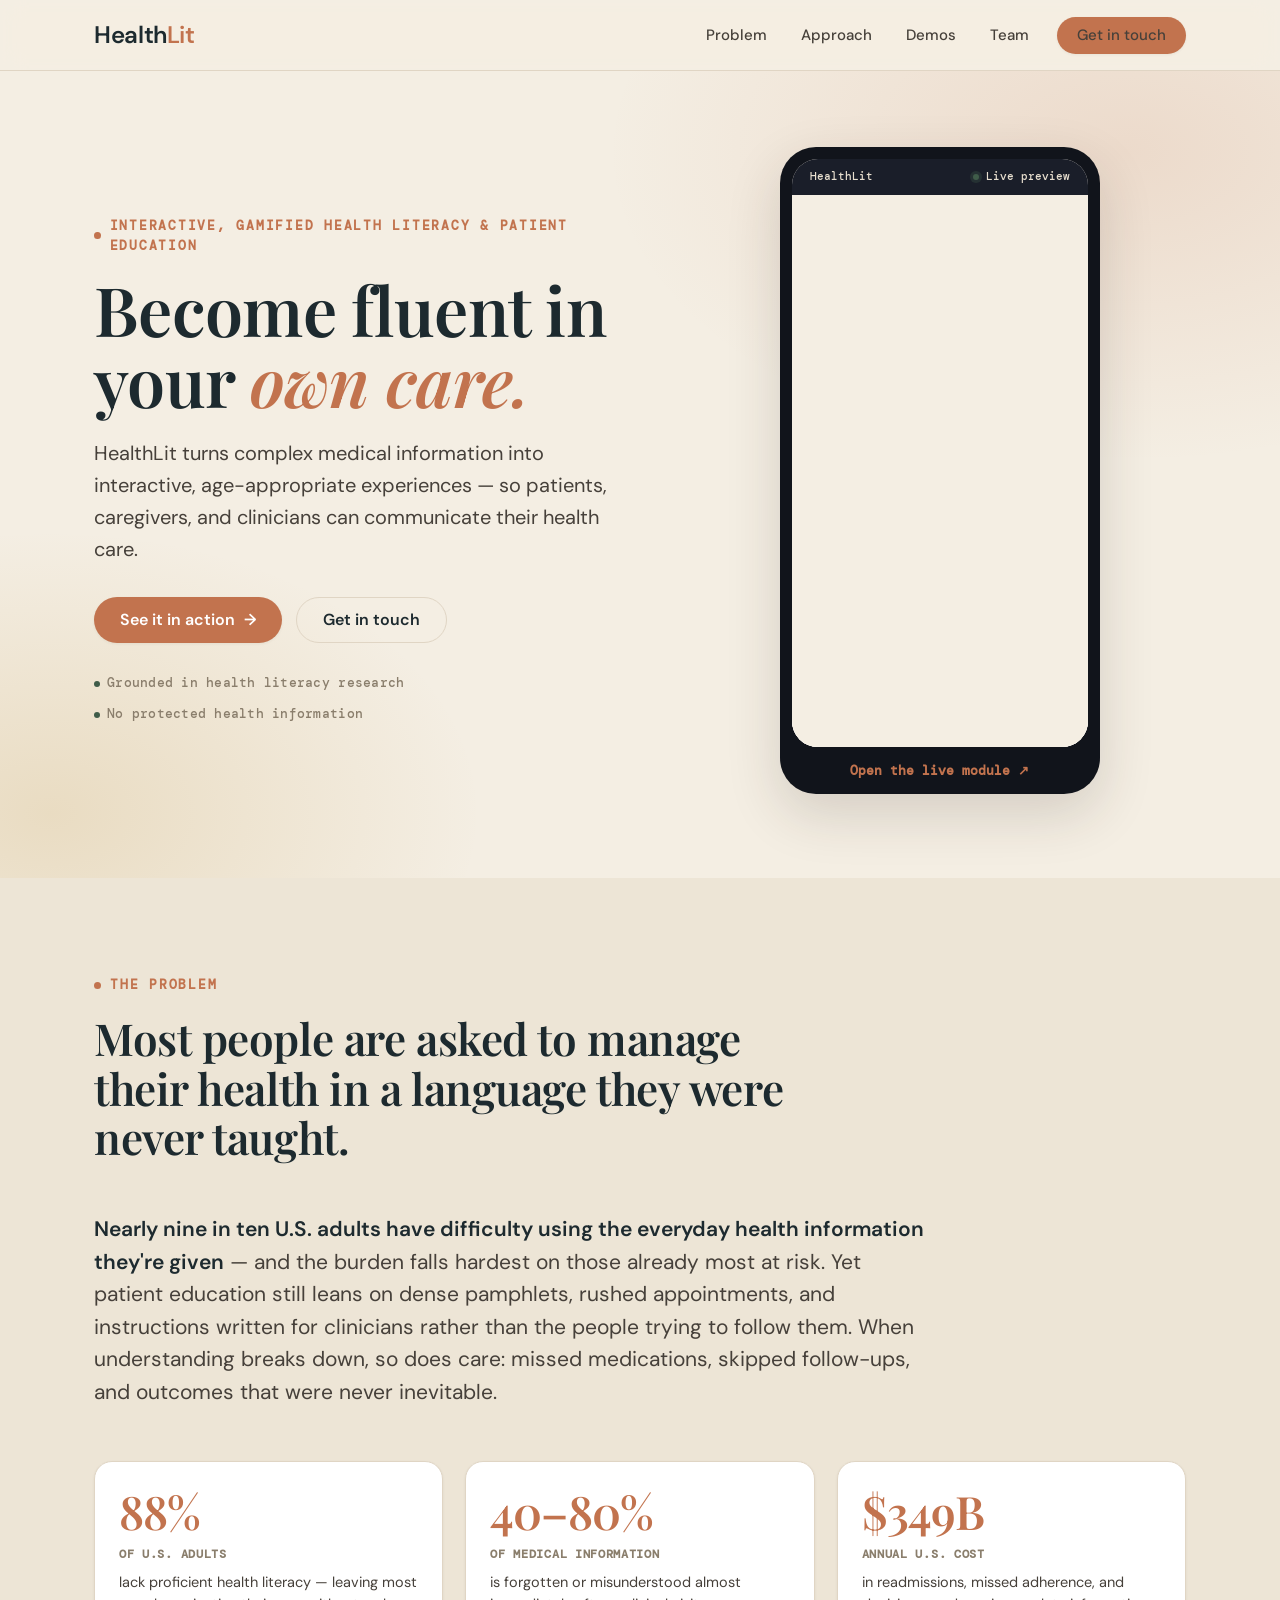
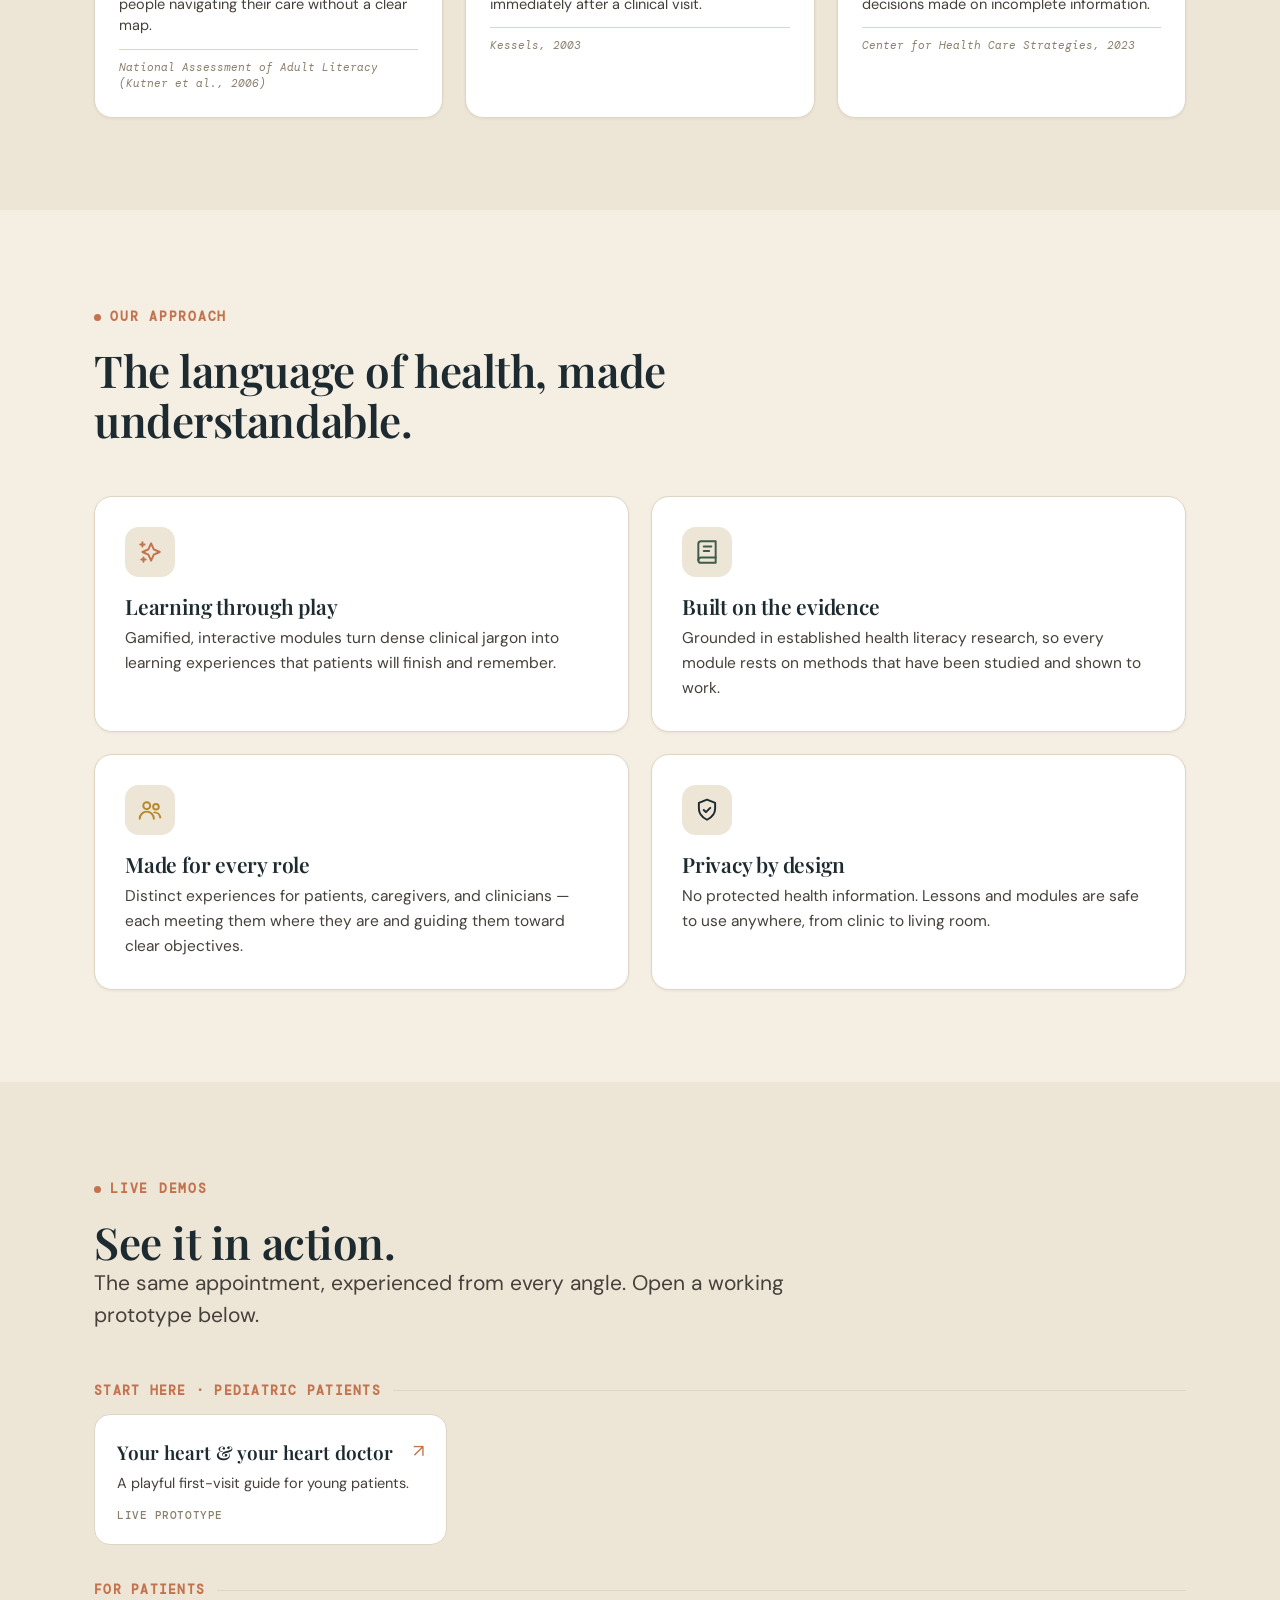
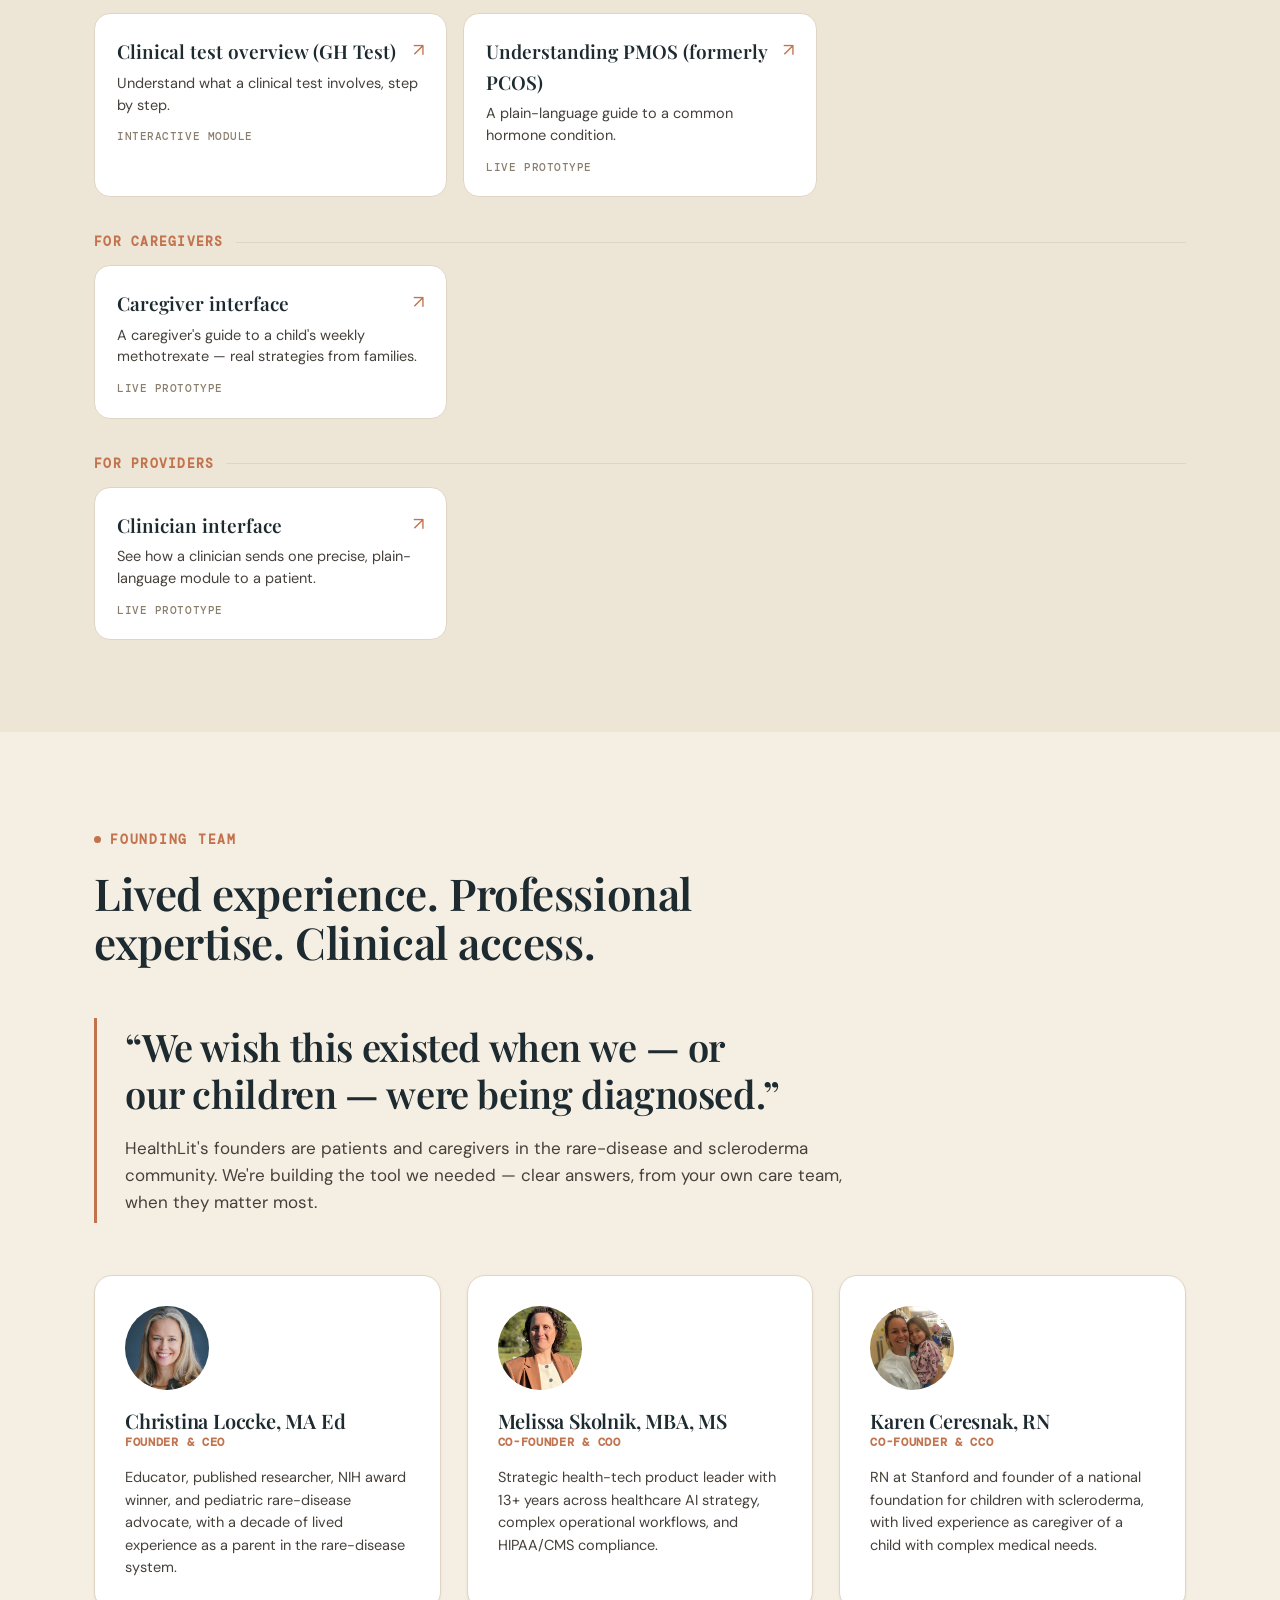
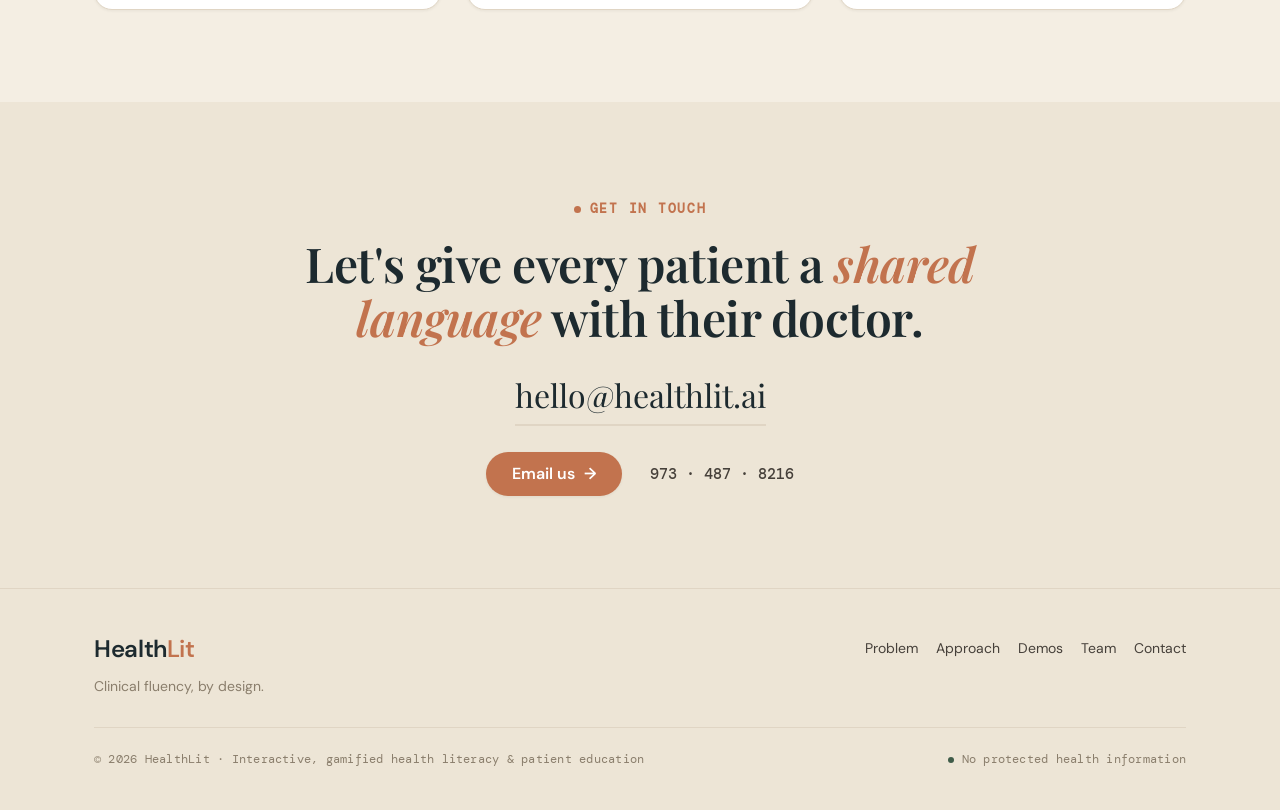
==== commit ede67598: "Contact: update email to hello@healthlit.ai Co-Authored-By: Claude Opus 4.8 <noreply@anthropic.com>" ====
--- a/index.html
+++ b/index.html
@@ -292,9 +292,9 @@
   <div class="wrap contact__inner">
     <p class="eyebrow" style="justify-content:center;">Get in touch</p>
     <h2>Let's give every patient a <em>shared language</em> with their doctor.</h2>
-    <a class="contact__email" href="mailto:christinaloccke@gmail.com">christinaloccke@gmail.com</a>
+    <a class="contact__email" href="mailto:hello@healthlit.ai">hello@healthlit.ai</a>
     <div class="contact__row">
-      <a class="btn btn--primary" href="mailto:christinaloccke@gmail.com">Email us <span class="arrow" aria-hidden="true">→</span></a>
+      <a class="btn btn--primary" href="mailto:hello@healthlit.ai">Email us <span class="arrow" aria-hidden="true">→</span></a>
       <a class="contact__phone" href="tel:+19734878216">973 · 487 · 8216</a>
     </div>
   </div>
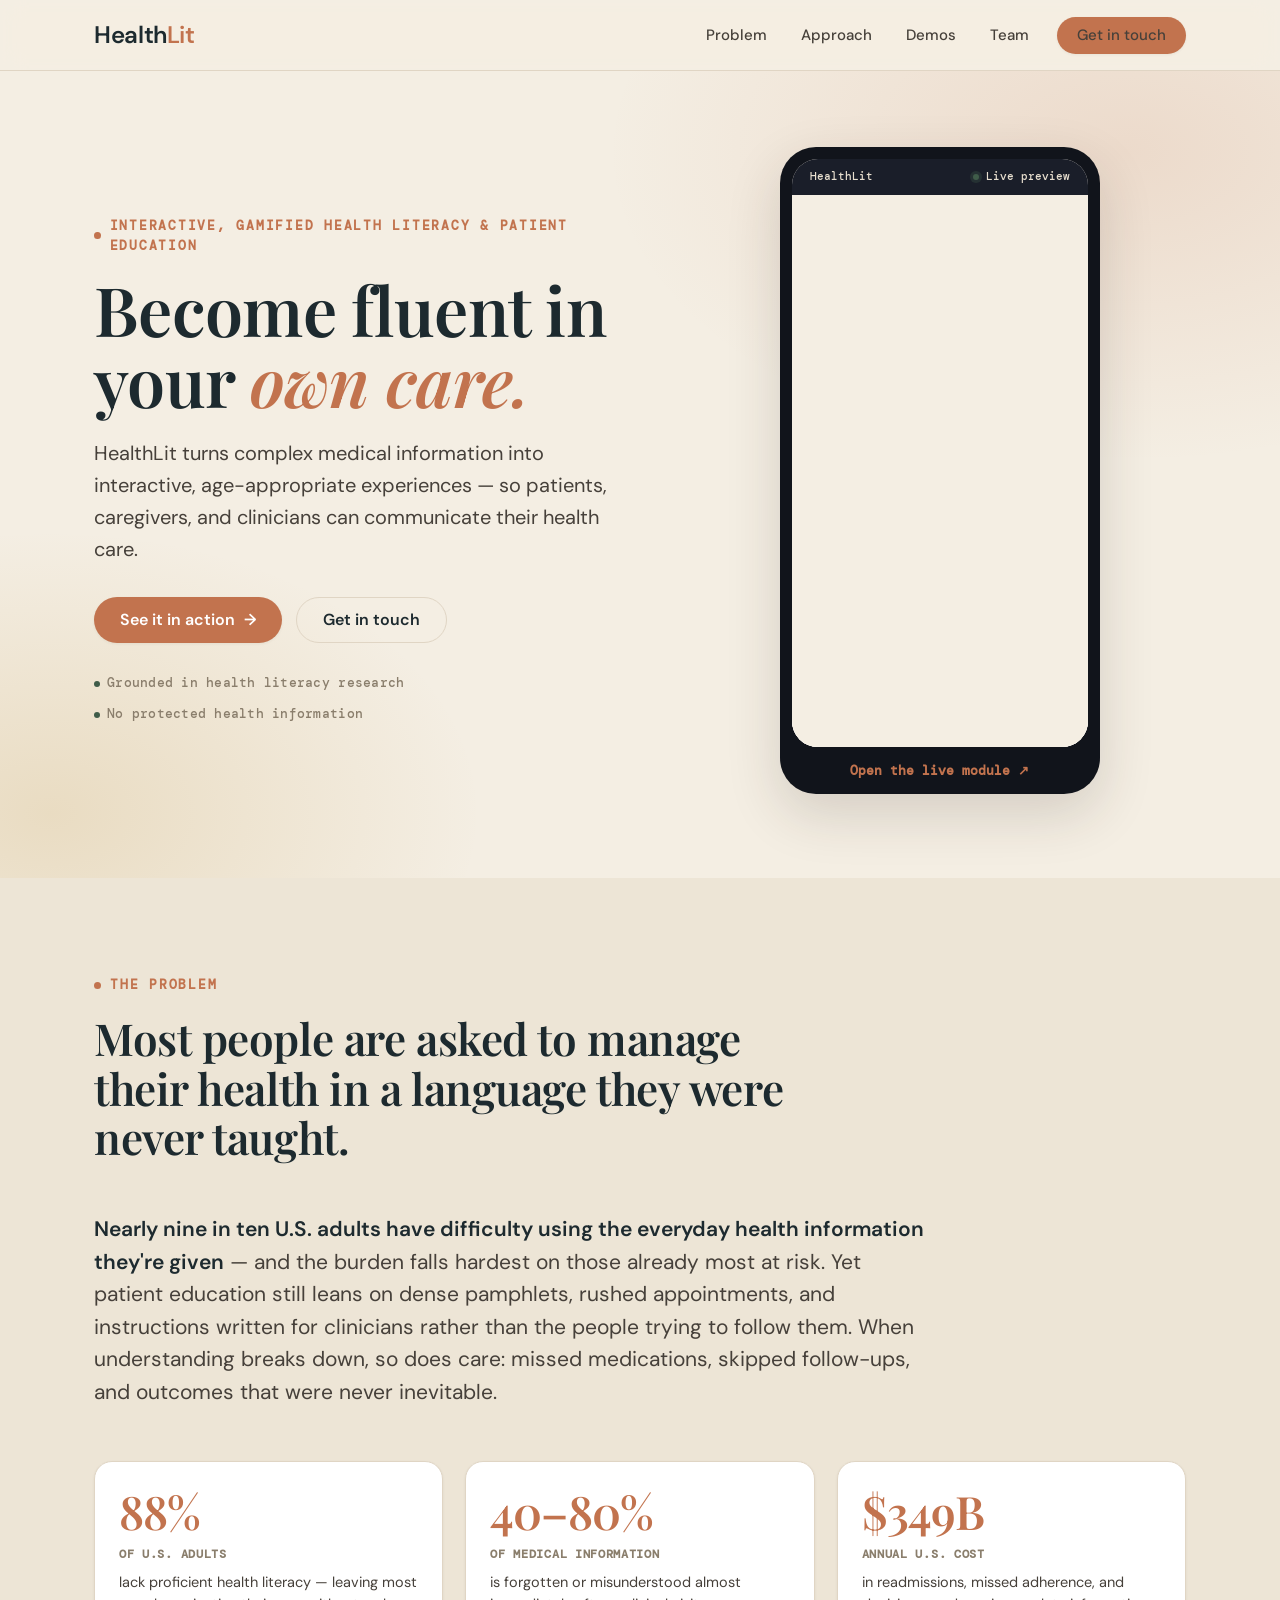
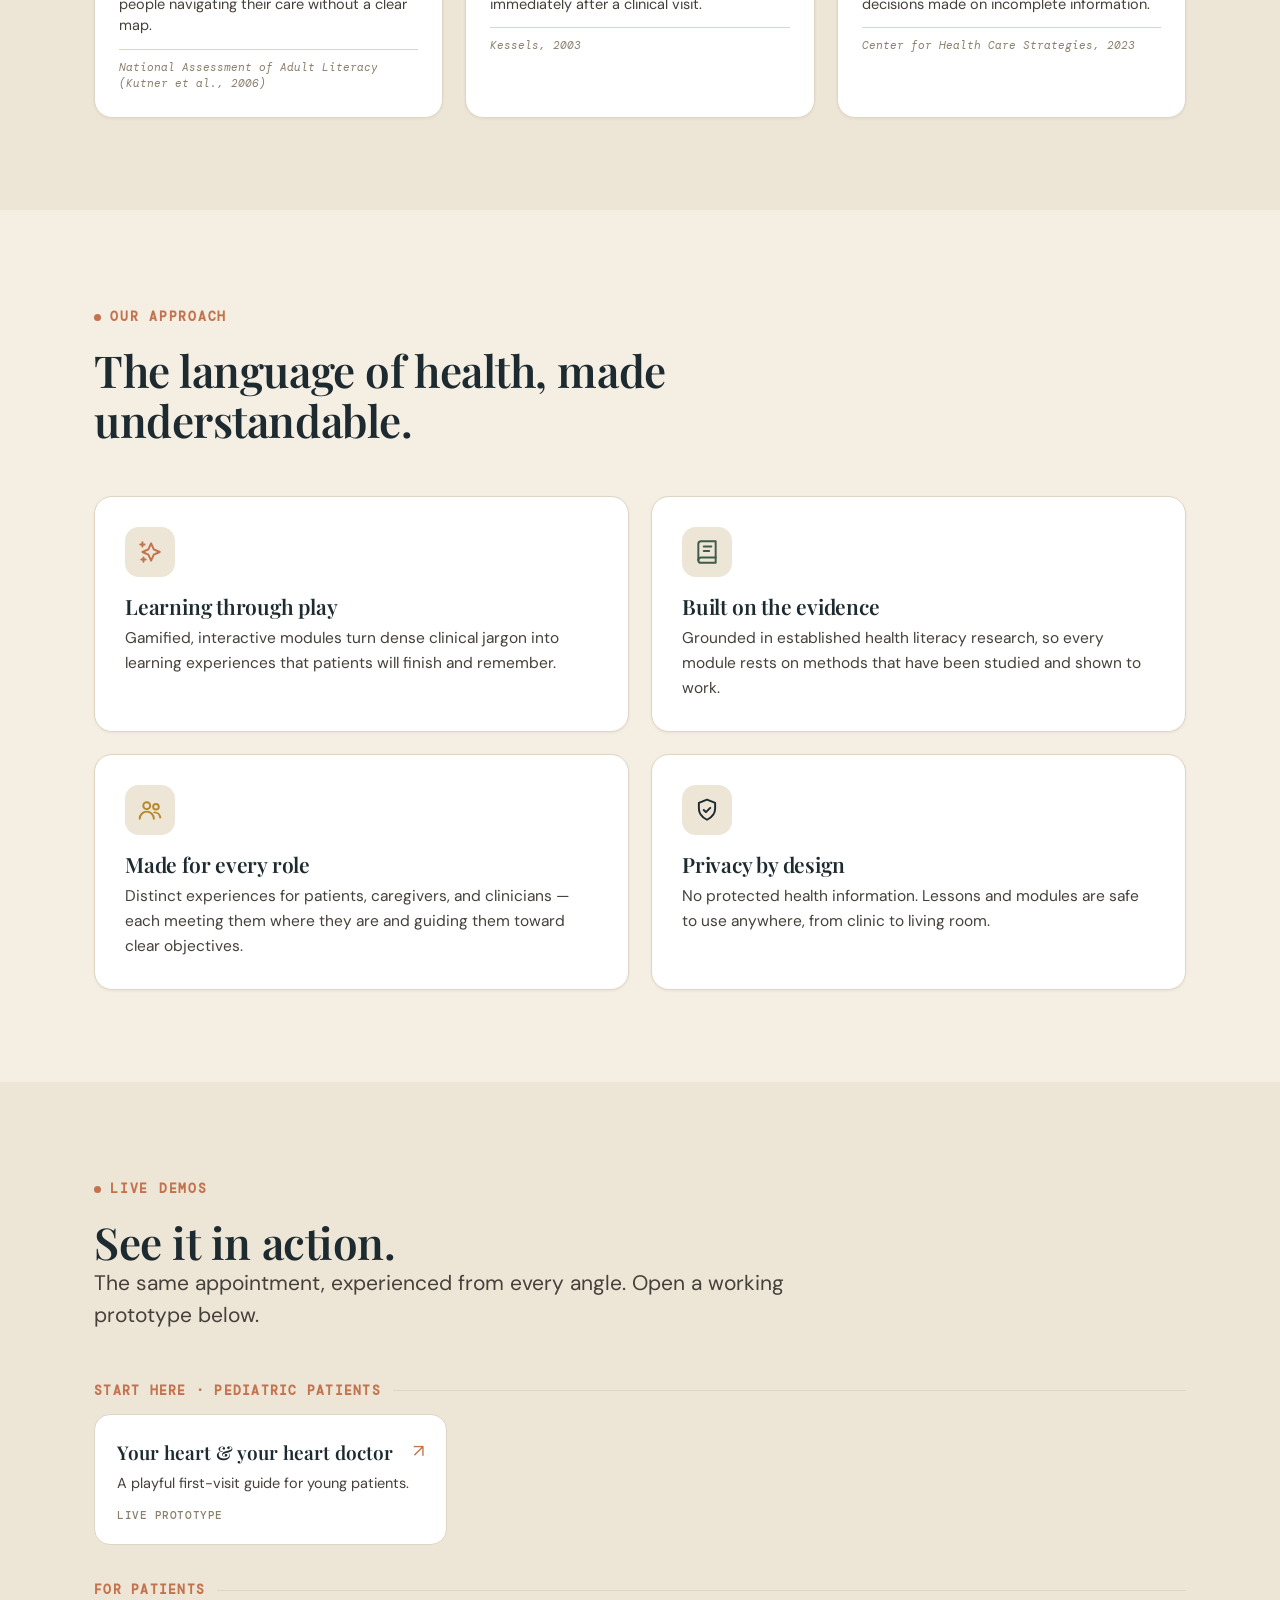
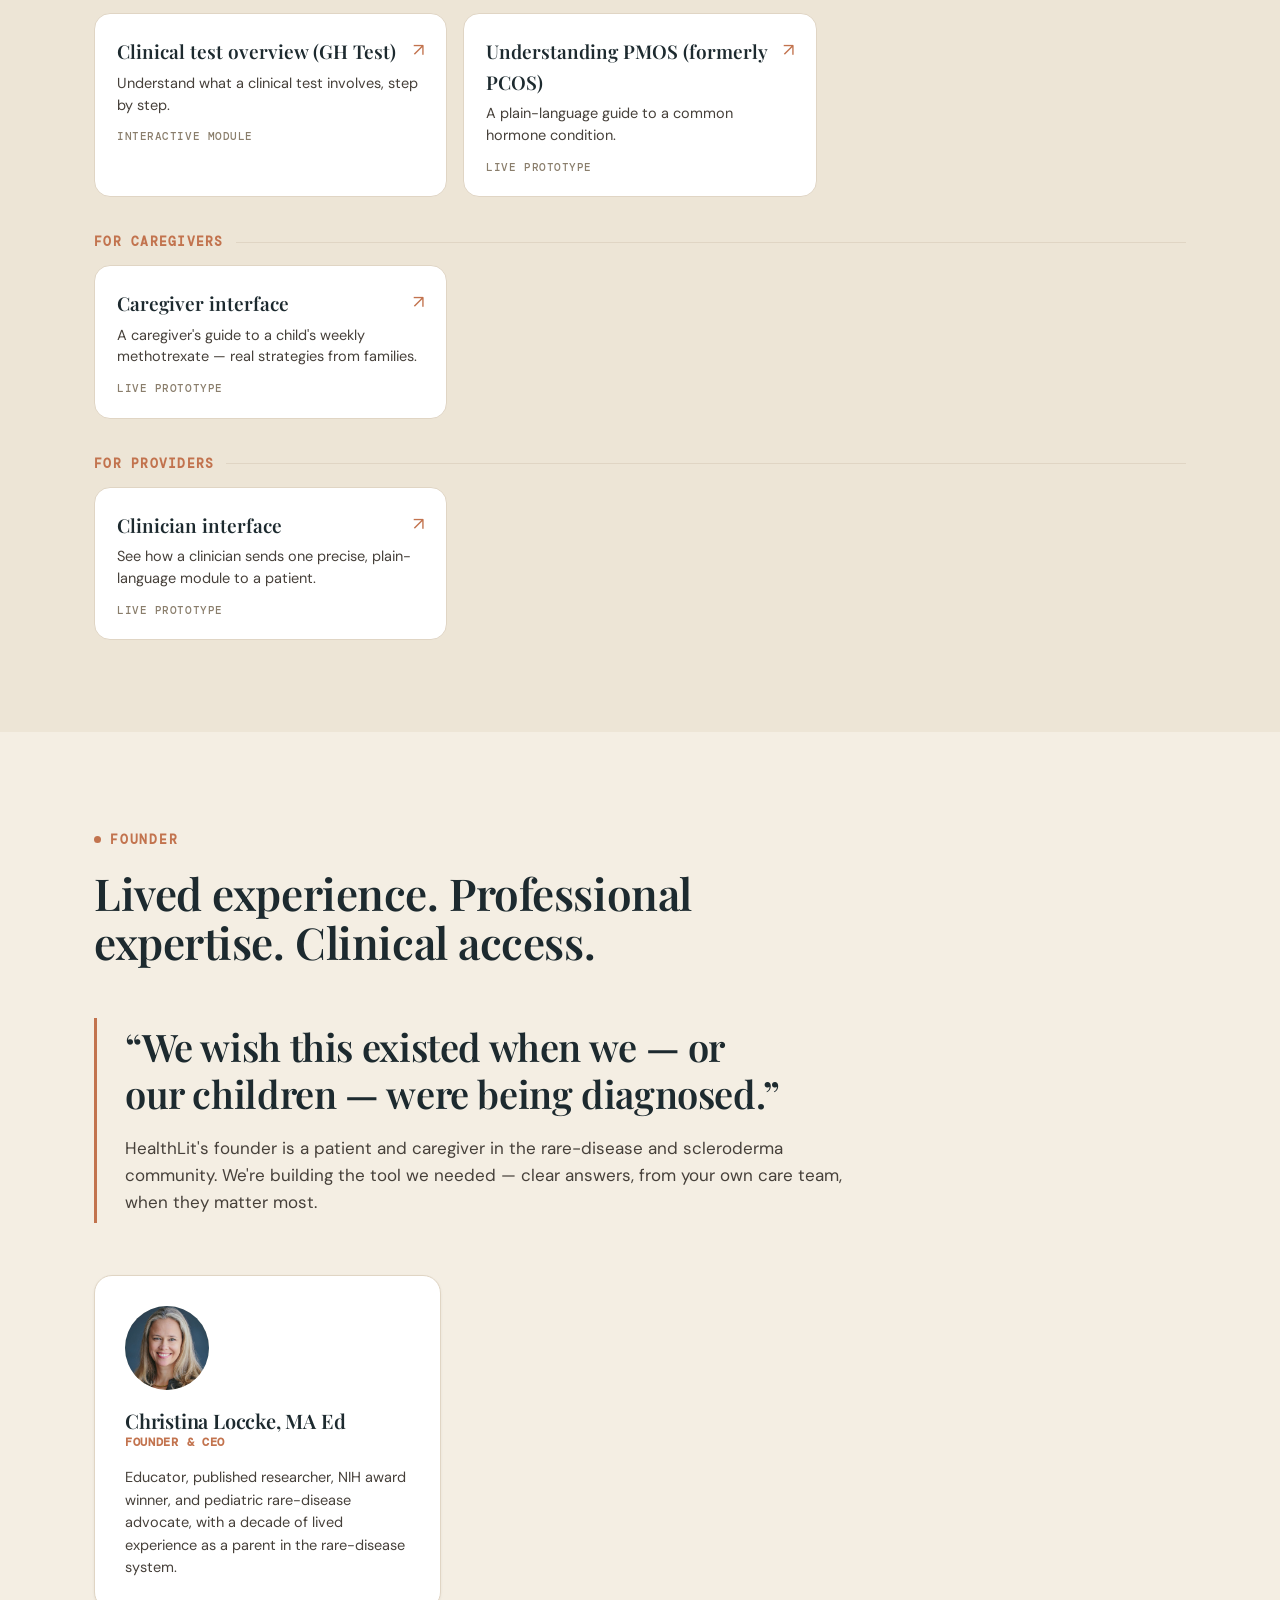
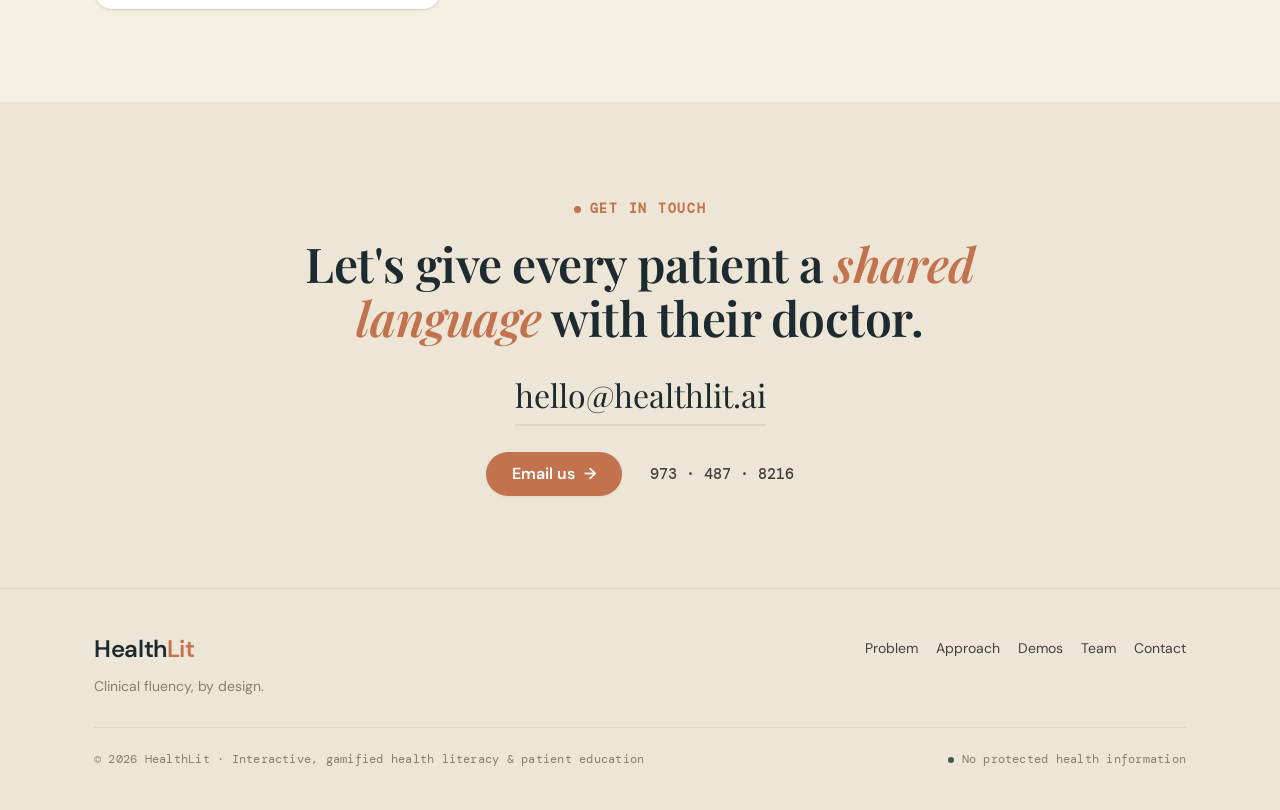
==== commit 4f0fa26c: "Remove co-founder profiles; update team section to solo founder" ====
--- a/index.html
+++ b/index.html
@@ -249,13 +249,13 @@
 <section class="section team" id="team">
   <div class="wrap">
     <div class="section__head">
-      <p class="eyebrow">Founding team</p>
+      <p class="eyebrow">Founder</p>
       <h2>Lived experience. Professional expertise. Clinical access.</h2>
     </div>
 
     <figure class="founder-story">
       <blockquote class="founder-story__quote">“We wish this existed when we — or our children — were being diagnosed.”</blockquote>
-      <figcaption class="founder-story__note">HealthLit's founders are patients and caregivers in the rare-disease and scleroderma community. We're building the tool we needed — clear answers, from your own care team, when they matter most.</figcaption>
+      <figcaption class="founder-story__note">HealthLit's founder is a patient and caregiver in the rare-disease and scleroderma community. We're building the tool we needed — clear answers, from your own care team, when they matter most.</figcaption>
     </figure>
 
     <div class="team-grid">
@@ -266,22 +266,6 @@
         <h3>Christina Loccke, MA Ed</h3>
         <p class="member__role">Founder &amp; CEO</p>
         <p class="member__bio">Educator, published researcher, NIH award winner, and pediatric rare-disease advocate, with a decade of lived experience as a parent in the rare-disease system.</p>
-      </article>
-      <article class="member">
-        <div class="avatar" data-initials="MS">
-          <img src="assets/melissa.jpg" alt="Melissa Skolnik" style="object-position:50% 16%" onerror="this.remove()">
-        </div>
-        <h3>Melissa Skolnik, MBA, MS</h3>
-        <p class="member__role">Co-founder &amp; COO</p>
-        <p class="member__bio">Strategic health-tech product leader with 13+ years across healthcare AI strategy, complex operational workflows, and HIPAA/CMS compliance.</p>
-      </article>
-      <article class="member">
-        <div class="avatar" data-initials="KC">
-          <img src="assets/karen.jpg" alt="Karen Ceresnak with her daughter" style="object-position:50% 14%" onerror="this.remove()">
-        </div>
-        <h3>Karen Ceresnak, RN</h3>
-        <p class="member__role">Co-founder &amp; CCO</p>
-        <p class="member__bio">RN at Stanford and founder of a national foundation for children with scleroderma, with lived experience as caregiver of a child with complex medical needs.</p>
       </article>
     </div>
   </div>
